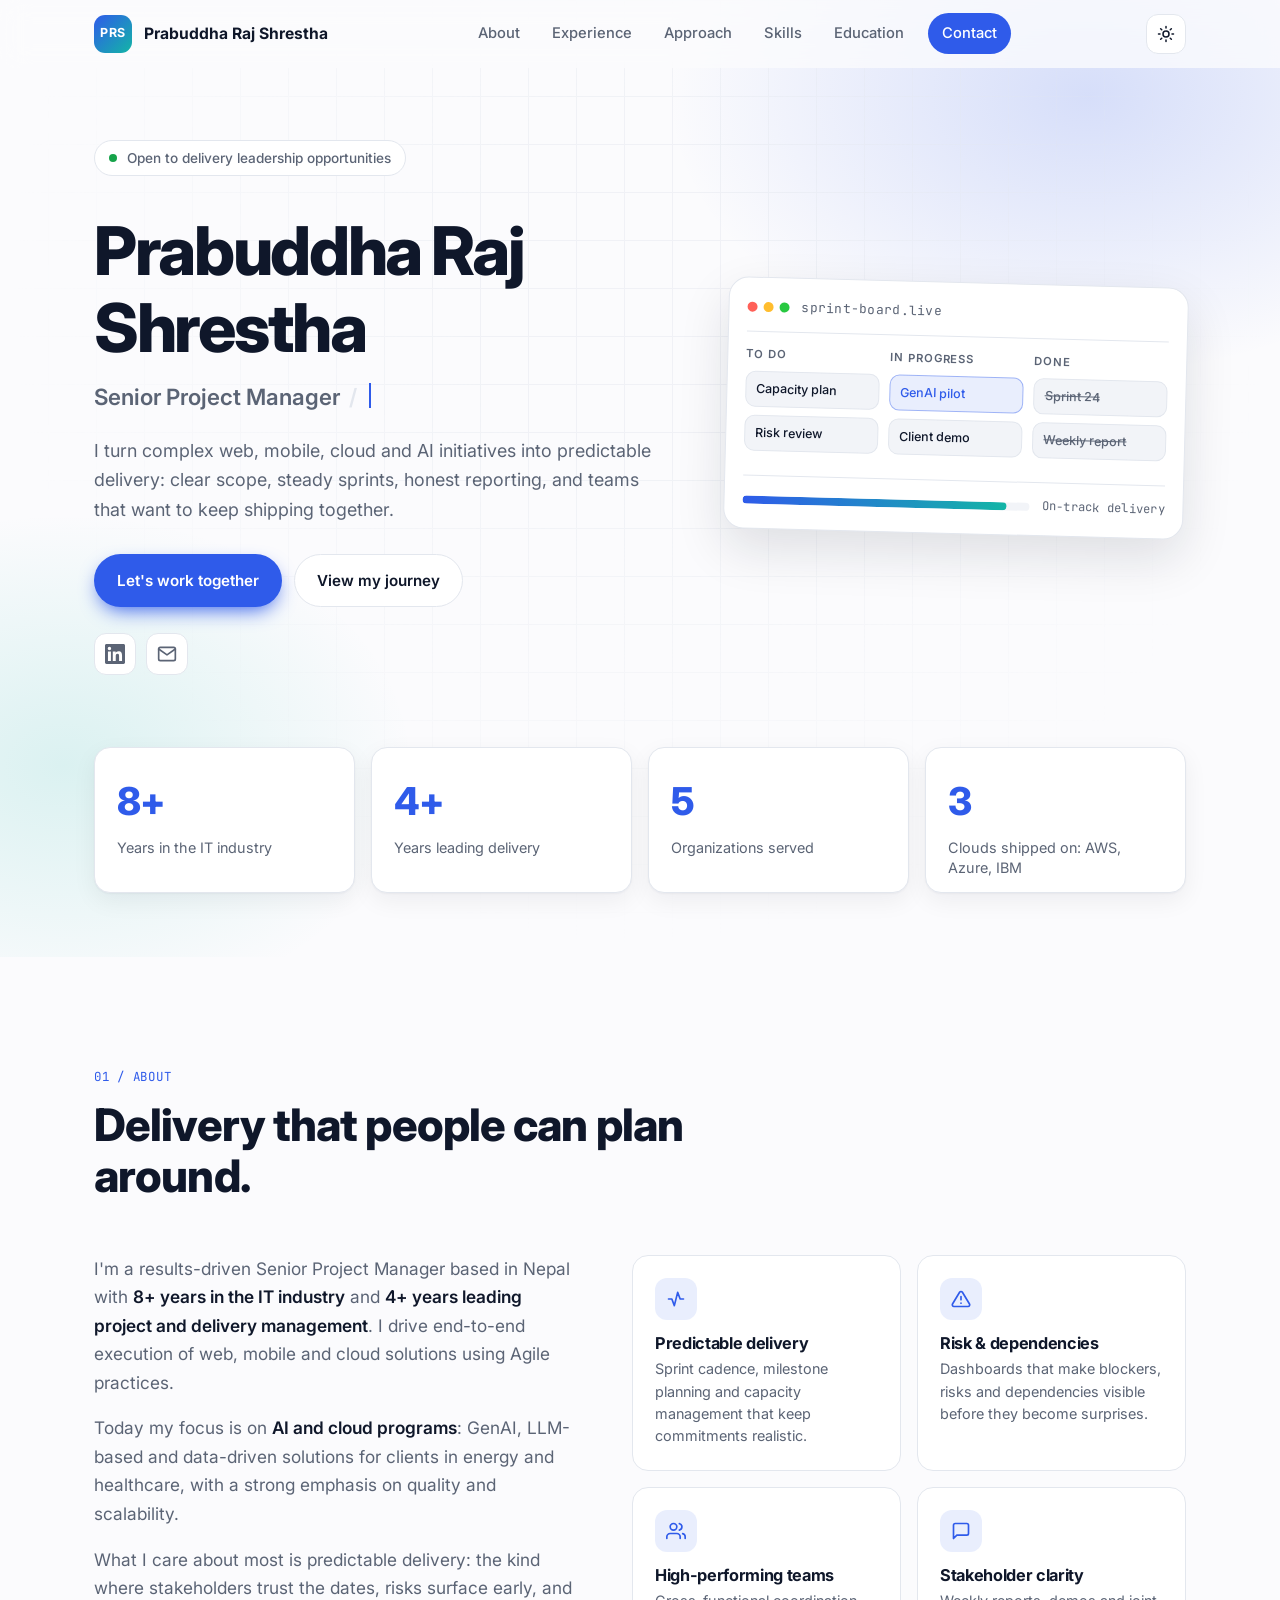
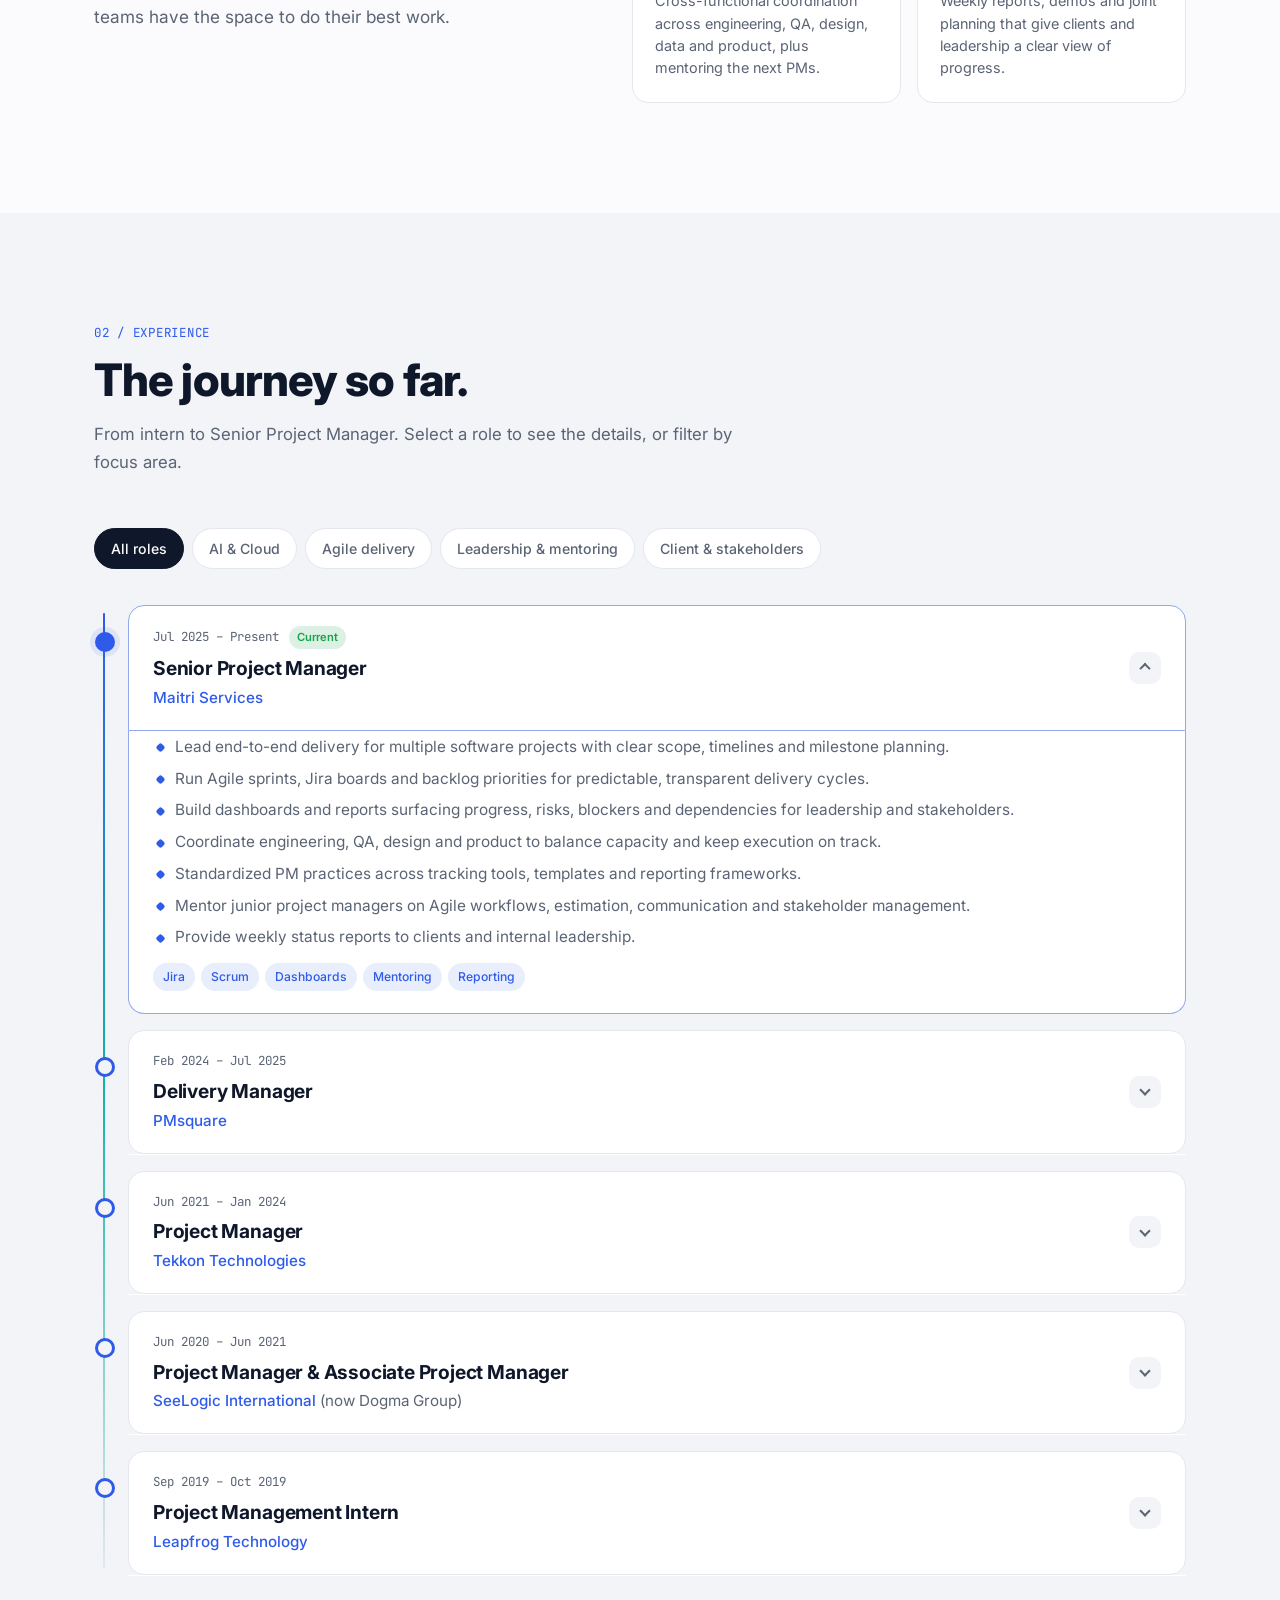
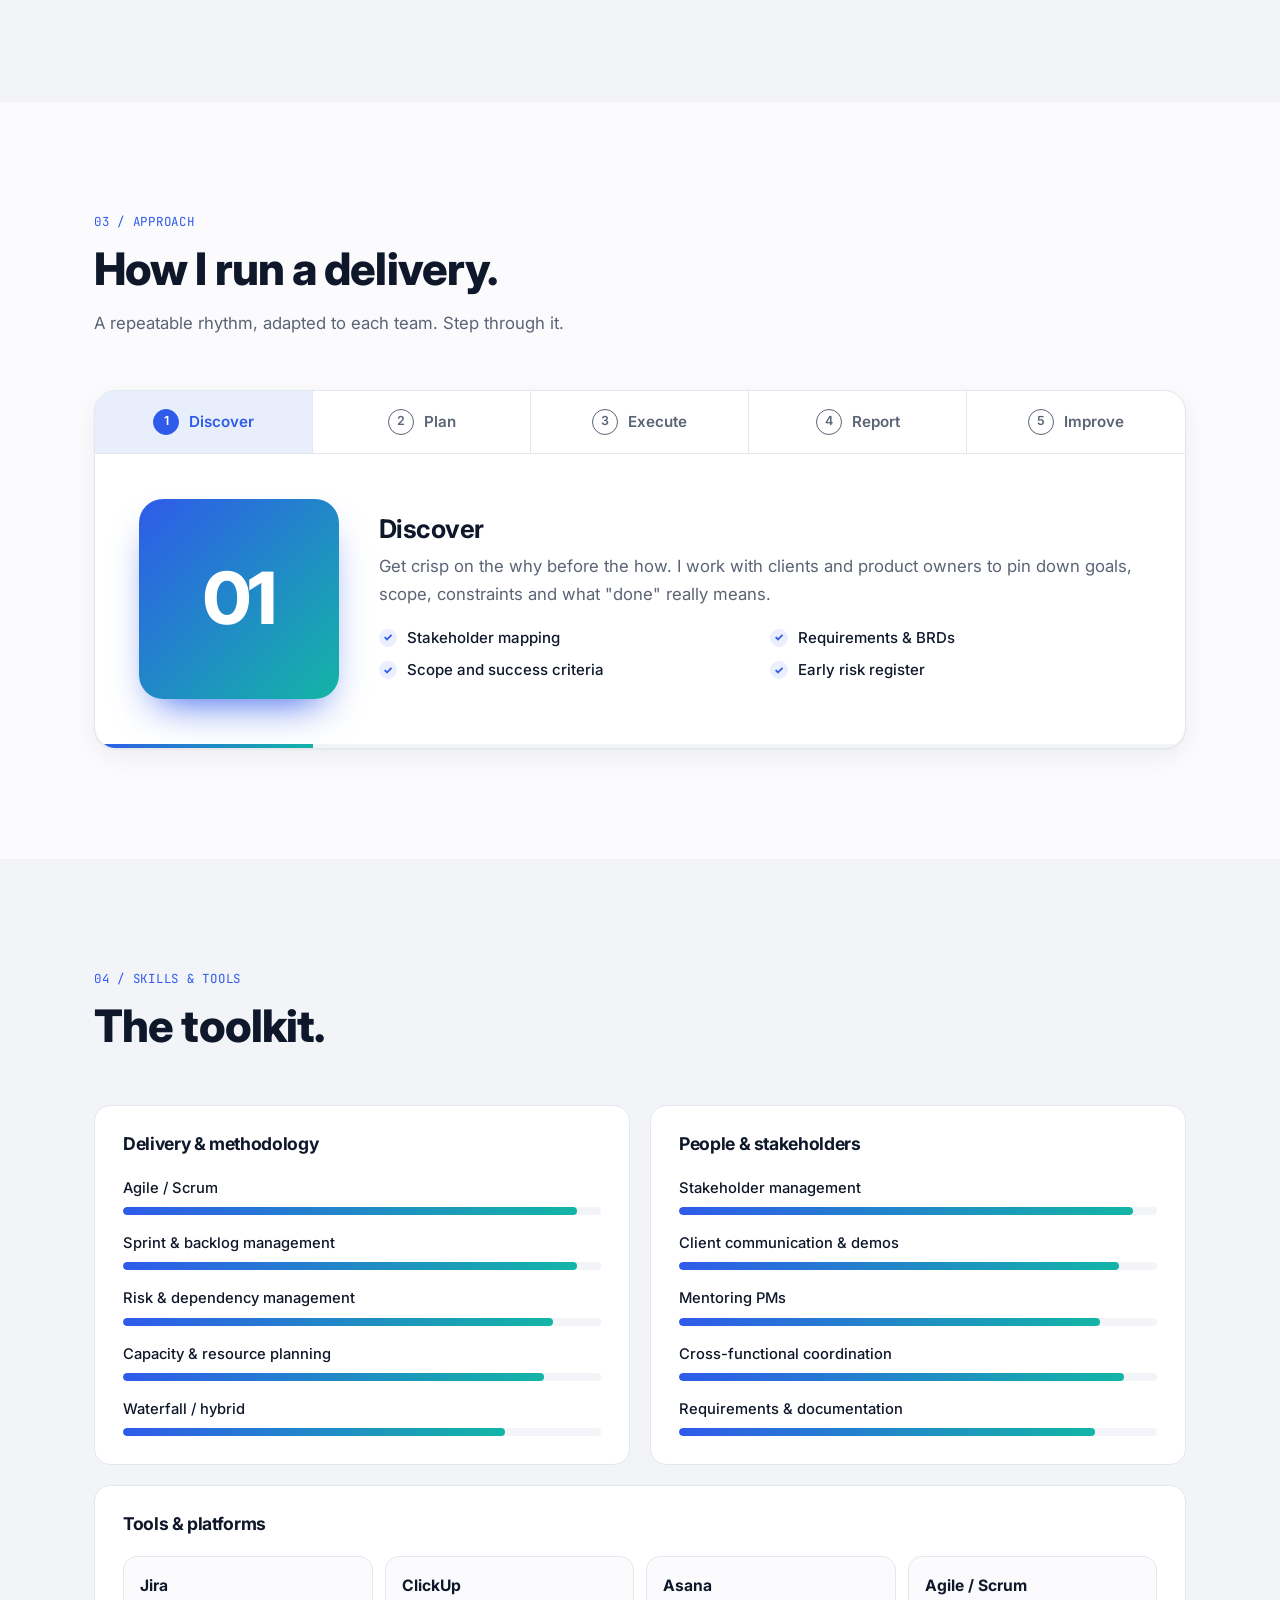
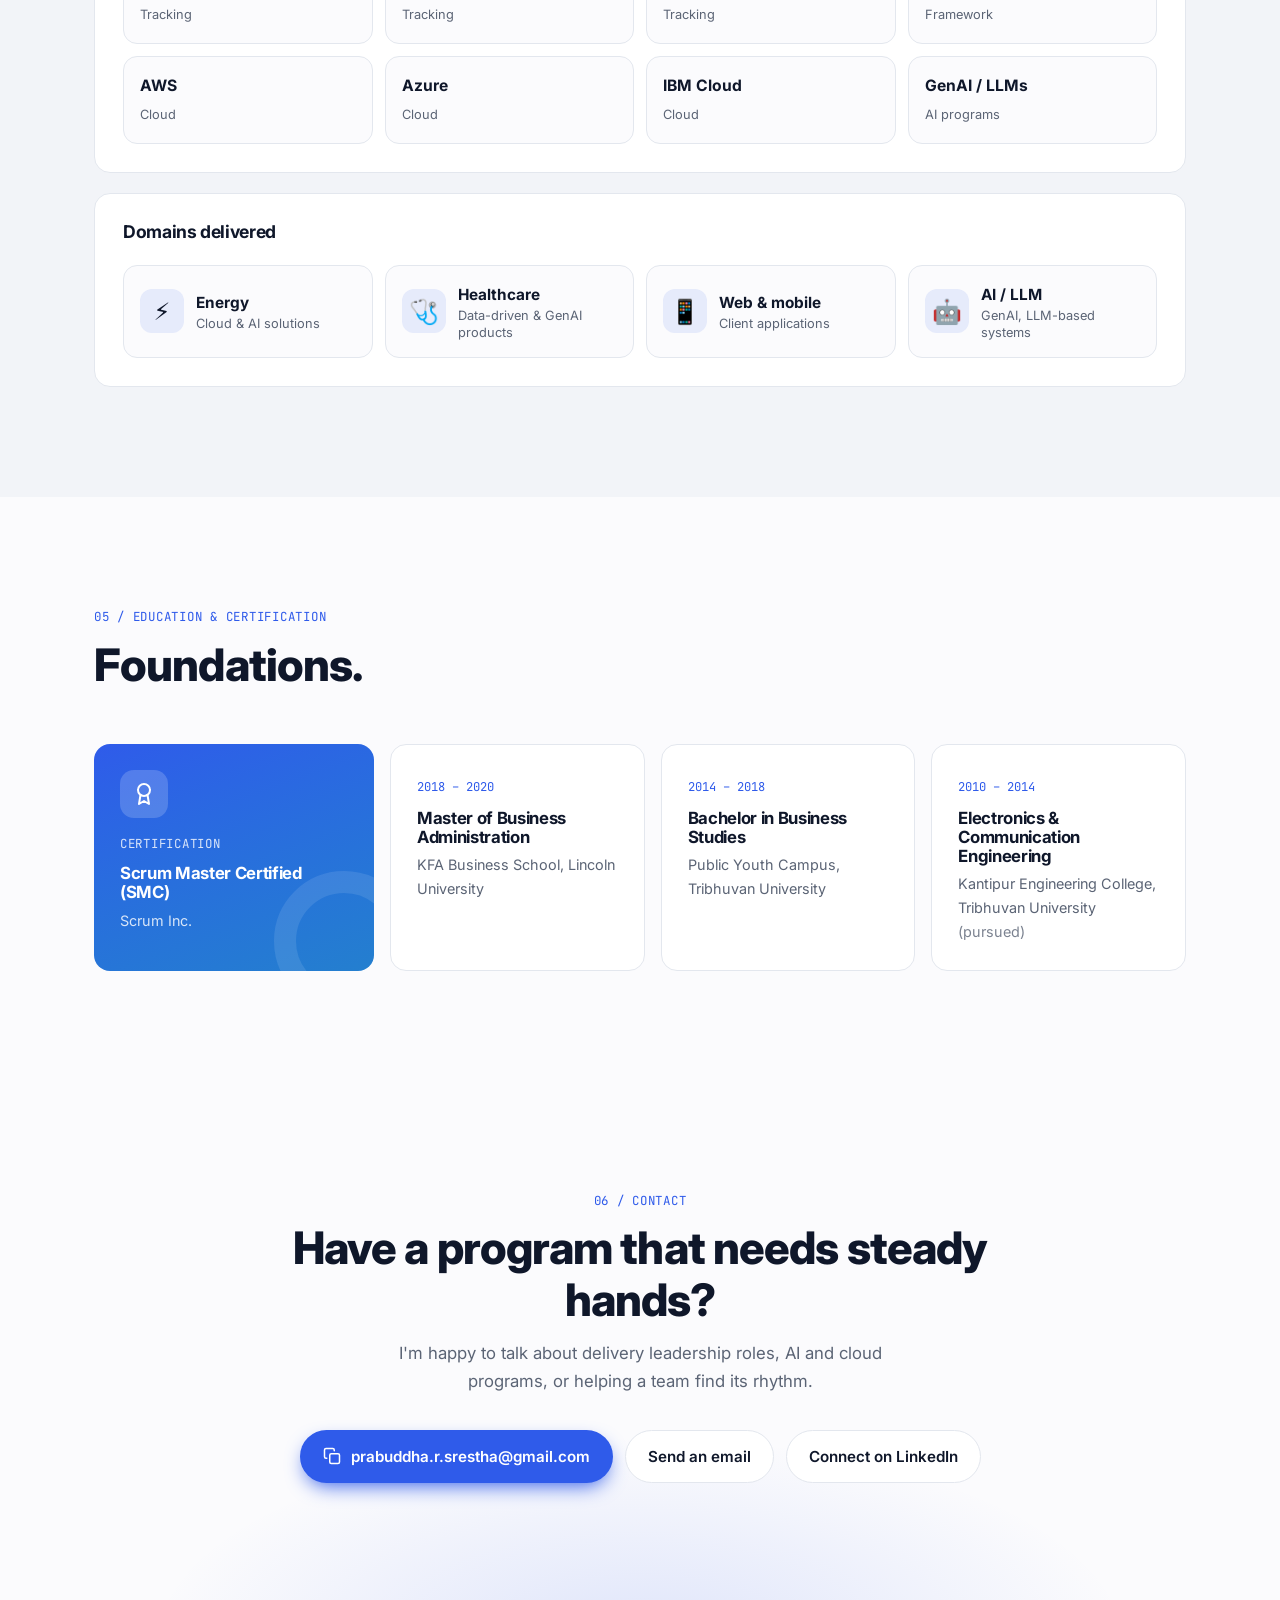
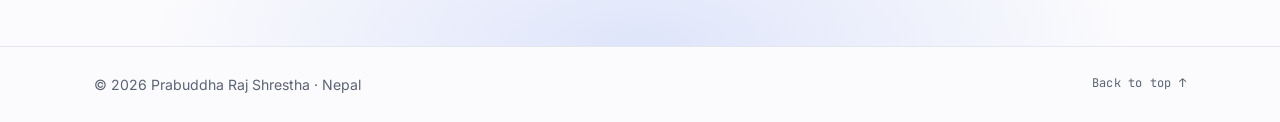
==== index.html @ 0e866789 "Initial portfolio site for prabuddharajshrestha.com.np Co-Authored-By: Claude Opus 5.5 <noreply@anth" ====
<!doctype html>
<html lang="en">
<head>
  <meta charset="utf-8" />
  <meta name="viewport" content="width=device-width, initial-scale=1" />
  <title>Prabuddha Raj Shrestha | Senior Project Manager</title>
  <meta name="description" content="Prabuddha Raj Shrestha: Senior Project Manager and Delivery Manager with 8+ years in IT, delivering web, mobile, cloud, AI and GenAI programs with Agile teams." />
  <meta name="author" content="Prabuddha Raj Shrestha" />
  <link rel="canonical" href="https://prabuddharajshrestha.com.np/" />

  <meta property="og:type" content="website" />
  <meta property="og:url" content="https://prabuddharajshrestha.com.np/" />
  <meta property="og:title" content="Prabuddha Raj Shrestha | Senior Project Manager" />
  <meta property="og:description" content="8+ years in IT. Delivering web, mobile, cloud, AI and GenAI programs with high-performing Agile teams." />
  <meta name="twitter:card" content="summary" />

  <link rel="icon" href="favicon.svg" type="image/svg+xml" />
  <link rel="preconnect" href="https://fonts.googleapis.com" />
  <link rel="preconnect" href="https://fonts.gstatic.com" crossorigin />
  <link href="https://fonts.googleapis.com/css2?family=Inter:wght@400;500;600;700;800&family=JetBrains+Mono:wght@500&display=swap" rel="stylesheet" />
  <link rel="stylesheet" href="styles.css" />

  <script>
    // Apply saved theme before paint to avoid a flash
    try {
      var t = localStorage.getItem('theme');
      if (t) document.documentElement.setAttribute('data-theme', t);
    } catch (e) {}
  </script>

  <script type="application/ld+json">
  {
    "@context": "https://schema.org",
    "@type": "Person",
    "name": "Prabuddha Raj Shrestha",
    "jobTitle": "Senior Project Manager",
    "url": "https://prabuddharajshrestha.com.np/",
    "email": "mailto:prabuddha.r.srestha@gmail.com",
    "sameAs": ["https://www.linkedin.com/in/prabuddha-shrestha-049037196/"],
    "worksFor": { "@type": "Organization", "name": "Maitri Services" },
    "address": { "@type": "PostalAddress", "addressCountry": "NP" }
  }
  </script>
</head>
<body>
  <a class="skip" href="#main">Skip to content</a>

  <header class="nav" id="top">
    <div class="container nav__inner">
      <a href="#hero" class="brand" aria-label="Home">
        <span class="brand__mark">PRS</span>
        <span class="brand__name">Prabuddha Raj Shrestha</span>
      </a>
      <nav class="nav__links" id="navLinks" aria-label="Primary">
        <a href="#about">About</a>
        <a href="#experience">Experience</a>
        <a href="#approach">Approach</a>
        <a href="#skills">Skills</a>
        <a href="#education">Education</a>
        <a href="#contact" class="nav__cta">Contact</a>
      </nav>
      <div class="nav__actions">
        <button class="icon-btn" id="themeToggle" aria-label="Toggle dark mode">
          <svg class="i-sun" viewBox="0 0 24 24" width="18" height="18" fill="none" stroke="currentColor" stroke-width="2" stroke-linecap="round"><circle cx="12" cy="12" r="4"/><path d="M12 2v2M12 20v2M4.9 4.9l1.4 1.4M17.7 17.7l1.4 1.4M2 12h2M20 12h2M4.9 19.1l1.4-1.4M17.7 6.3l1.4-1.4"/></svg>
          <svg class="i-moon" viewBox="0 0 24 24" width="18" height="18" fill="none" stroke="currentColor" stroke-width="2" stroke-linecap="round" stroke-linejoin="round"><path d="M21 12.8A9 9 0 1 1 11.2 3a7 7 0 0 0 9.8 9.8z"/></svg>
        </button>
        <button class="icon-btn menu-btn" id="menuBtn" aria-label="Open menu" aria-expanded="false" aria-controls="navLinks">
          <span></span><span></span><span></span>
        </button>
      </div>
    </div>
    <div class="progress" id="progress"></div>
  </header>

  <main id="main">
    <!-- HERO -->
    <section class="hero" id="hero">
      <div class="hero__bg" aria-hidden="true"></div>
      <div class="container hero__inner">
        <div class="hero__text">
          <p class="eyebrow"><span class="dot"></span> Open to delivery leadership opportunities</p>
          <h1>Prabuddha Raj Shrestha</h1>
          <p class="hero__role">Senior Project Manager <span class="sep">/</span> <span class="typed" id="typed">Delivery Manager</span><span class="caret" aria-hidden="true"></span></p>
          <p class="hero__lede">I turn complex web, mobile, cloud and AI initiatives into predictable delivery: clear scope, steady sprints, honest reporting, and teams that want to keep shipping together.</p>
          <div class="hero__cta">
            <a href="#contact" class="btn btn--primary">Let's work together</a>
            <a href="#experience" class="btn btn--ghost">View my journey</a>
          </div>
          <div class="hero__social">
            <a href="https://www.linkedin.com/in/prabuddha-shrestha-049037196/" target="_blank" rel="noopener" aria-label="LinkedIn">
              <svg viewBox="0 0 24 24" width="20" height="20" fill="currentColor"><path d="M20.45 20.45h-3.56v-5.57c0-1.33-.02-3.04-1.85-3.04-1.85 0-2.14 1.45-2.14 2.94v5.67H9.35V9h3.41v1.56h.05c.48-.9 1.64-1.85 3.37-1.85 3.6 0 4.27 2.37 4.27 5.46v6.28zM5.34 7.43a2.06 2.06 0 1 1 0-4.13 2.06 2.06 0 0 1 0 4.13zM7.12 20.45H3.56V9h3.56v11.45zM22.22 0H1.77C.79 0 0 .77 0 1.73v20.54C0 23.23.79 24 1.77 24h20.45c.98 0 1.78-.77 1.78-1.73V1.73C24 .77 23.2 0 22.22 0z"/></svg>
            </a>
            <a href="mailto:prabuddha.r.srestha@gmail.com" aria-label="Email">
              <svg viewBox="0 0 24 24" width="20" height="20" fill="none" stroke="currentColor" stroke-width="2" stroke-linecap="round" stroke-linejoin="round"><rect x="2" y="4" width="20" height="16" rx="2"/><path d="m22 6-10 7L2 6"/></svg>
            </a>
          </div>
        </div>

        <div class="hero__card" aria-label="Current status">
          <div class="board">
            <div class="board__head">
              <span class="board__dots"><i></i><i></i><i></i></span>
              <span class="mono">sprint-board.live</span>
            </div>
            <div class="board__cols">
              <div class="board__col">
                <h4>To do</h4>
                <div class="chip">Capacity plan</div>
                <div class="chip">Risk review</div>
              </div>
              <div class="board__col">
                <h4>In progress</h4>
                <div class="chip chip--accent">GenAI pilot</div>
                <div class="chip">Client demo</div>
              </div>
              <div class="board__col">
                <h4>Done</h4>
                <div class="chip chip--done">Sprint 24</div>
                <div class="chip chip--done">Weekly report</div>
              </div>
            </div>
            <div class="board__foot">
              <div class="meter"><span style="--v:92%"></span></div>
              <span class="mono small">On-track delivery</span>
            </div>
          </div>
        </div>
      </div>

      <div class="container stats">
        <div class="stat"><span class="stat__num" data-count="8">0</span><span class="stat__plus">+</span><p>Years in the IT industry</p></div>
        <div class="stat"><span class="stat__num" data-count="4">0</span><span class="stat__plus">+</span><p>Years leading delivery</p></div>
        <div class="stat"><span class="stat__num" data-count="5">0</span><p>Organizations served</p></div>
        <div class="stat"><span class="stat__num" data-count="3">0</span><p>Clouds shipped on: AWS, Azure, IBM</p></div>
      </div>
    </section>

    <!-- ABOUT -->
    <section class="section" id="about">
      <div class="container about">
        <div class="section__head reveal">
          <p class="kicker">01 / About</p>
          <h2>Delivery that people can plan around.</h2>
        </div>
        <div class="about__grid">
          <div class="about__text reveal">
            <p>I'm a results-driven Senior Project Manager based in Nepal with <strong>8+ years in the IT industry</strong> and <strong>4+ years leading project and delivery management</strong>. I drive end-to-end execution of web, mobile and cloud solutions using Agile practices.</p>
            <p>Today my focus is on <strong>AI and cloud programs</strong>: GenAI, LLM-based and data-driven solutions for clients in energy and healthcare, with a strong emphasis on quality and scalability.</p>
            <p>What I care about most is predictable delivery: the kind where stakeholders trust the dates, risks surface early, and teams have the space to do their best work.</p>
          </div>
          <ul class="pillars">
            <li class="pillar reveal">
              <div class="pillar__icon"><svg viewBox="0 0 24 24" fill="none" stroke="currentColor" stroke-width="2" stroke-linecap="round" stroke-linejoin="round"><path d="M3 12h4l3 8 4-16 3 8h4"/></svg></div>
              <h3>Predictable delivery</h3>
              <p>Sprint cadence, milestone planning and capacity management that keep commitments realistic.</p>
            </li>
            <li class="pillar reveal">
              <div class="pillar__icon"><svg viewBox="0 0 24 24" fill="none" stroke="currentColor" stroke-width="2" stroke-linecap="round" stroke-linejoin="round"><path d="M12 9v4M12 17h.01"/><path d="M10.3 3.9 1.8 18a2 2 0 0 0 1.7 3h17a2 2 0 0 0 1.7-3L13.7 3.9a2 2 0 0 0-3.4 0z"/></svg></div>
              <h3>Risk &amp; dependencies</h3>
              <p>Dashboards that make blockers, risks and dependencies visible before they become surprises.</p>
            </li>
            <li class="pillar reveal">
              <div class="pillar__icon"><svg viewBox="0 0 24 24" fill="none" stroke="currentColor" stroke-width="2" stroke-linecap="round" stroke-linejoin="round"><path d="M17 21v-2a4 4 0 0 0-4-4H5a4 4 0 0 0-4 4v2"/><circle cx="9" cy="7" r="4"/><path d="M23 21v-2a4 4 0 0 0-3-3.9M16 3.1a4 4 0 0 1 0 7.8"/></svg></div>
              <h3>High-performing teams</h3>
              <p>Cross-functional coordination across engineering, QA, design, data and product, plus mentoring the next PMs.</p>
            </li>
            <li class="pillar reveal">
              <div class="pillar__icon"><svg viewBox="0 0 24 24" fill="none" stroke="currentColor" stroke-width="2" stroke-linecap="round" stroke-linejoin="round"><path d="M21 15a2 2 0 0 1-2 2H7l-4 4V5a2 2 0 0 1 2-2h14a2 2 0 0 1 2 2z"/></svg></div>
              <h3>Stakeholder clarity</h3>
              <p>Weekly reports, demos and joint planning that give clients and leadership a clear view of progress.</p>
            </li>
          </ul>
        </div>
      </div>
    </section>

    <!-- EXPERIENCE -->
    <section class="section section--alt" id="experience">
      <div class="container">
        <div class="section__head reveal">
          <p class="kicker">02 / Experience</p>
          <h2>The journey so far.</h2>
          <p class="section__sub">From intern to Senior Project Manager. Select a role to see the details, or filter by focus area.</p>
        </div>

        <div class="filters reveal" role="group" aria-label="Filter experience">
          <button class="filter is-active" data-filter="all">All roles</button>
          <button class="filter" data-filter="ai">AI &amp; Cloud</button>
          <button class="filter" data-filter="agile">Agile delivery</button>
          <button class="filter" data-filter="lead">Leadership &amp; mentoring</button>
          <button class="filter" data-filter="client">Client &amp; stakeholders</button>
        </div>

        <ol class="timeline" id="timeline">
          <li class="job reveal" data-tags="agile lead client">
            <button class="job__head" aria-expanded="true">
              <span class="job__node"></span>
              <span class="job__meta">
                <span class="job__date">Jul 2025 – Present</span>
                <span class="badge badge--live">Current</span>
              </span>
              <span class="job__title">Senior Project Manager</span>
              <span class="job__org">Maitri Services</span>
              <span class="job__chev" aria-hidden="true"></span>
            </button>
            <div class="job__body">
              <ul>
                <li>Lead end-to-end delivery for multiple software projects with clear scope, timelines and milestone planning.</li>
                <li>Run Agile sprints, Jira boards and backlog priorities for predictable, transparent delivery cycles.</li>
                <li>Build dashboards and reports surfacing progress, risks, blockers and dependencies for leadership and stakeholders.</li>
                <li>Coordinate engineering, QA, design and product to balance capacity and keep execution on track.</li>
                <li>Standardized PM practices across tracking tools, templates and reporting frameworks.</li>
                <li>Mentor junior project managers on Agile workflows, estimation, communication and stakeholder management.</li>
                <li>Provide weekly status reports to clients and internal leadership.</li>
              </ul>
              <div class="tags"><span>Jira</span><span>Scrum</span><span>Dashboards</span><span>Mentoring</span><span>Reporting</span></div>
            </div>
          </li>

          <li class="job reveal" data-tags="ai agile lead client">
            <button class="job__head" aria-expanded="false">
              <span class="job__node"></span>
              <span class="job__meta"><span class="job__date">Feb 2024 – Jul 2025</span></span>
              <span class="job__title">Delivery Manager</span>
              <span class="job__org">PMsquare</span>
              <span class="job__chev" aria-hidden="true"></span>
            </button>
            <div class="job__body">
              <ul>
                <li>Led cross-functional teams delivering cloud, AI, GenAI and LLM-based solutions for energy and healthcare clients.</li>
                <li>Fostered a collaborative, high-performance culture across design, data and development teams.</li>
                <li>Drove on-time, on-budget execution through sprint planning and proactive risk management.</li>
                <li>Kept clients aligned with consistent updates, demos and joint planning sessions.</li>
                <li>Managed capacity and resource planning; mentored juniors and supported internship programs.</li>
                <li>Tracked sprints in ClickUp and partnered with DevOps on deployments across IBM Cloud, AWS and Azure.</li>
              </ul>
              <div class="tags"><span>GenAI</span><span>LLMs</span><span>AWS</span><span>Azure</span><span>IBM Cloud</span><span>ClickUp</span><span>Energy</span><span>Healthcare</span></div>
            </div>
          </li>

          <li class="job reveal" data-tags="agile lead client">
            <button class="job__head" aria-expanded="false">
              <span class="job__node"></span>
              <span class="job__meta"><span class="job__date">Jun 2021 – Jan 2024</span></span>
              <span class="job__title">Project Manager</span>
              <span class="job__org">Tekkon Technologies</span>
              <span class="job__chev" aria-hidden="true"></span>
            </button>
            <div class="job__body">
              <ul>
                <li>Led IT projects using Agile/Scrum and Waterfall with Jira and Asana.</li>
                <li>Automated workflows and optimized project processes to improve team efficiency.</li>
                <li>Managed stakeholder communication and client requirements for web and mobile applications.</li>
                <li>Documented business requirements and mentored Associate Project Managers.</li>
                <li>Introduced continuous-improvement practices that refined how the teams ran Agile.</li>
              </ul>
              <div class="tags"><span>Scrum</span><span>Waterfall</span><span>Jira</span><span>Asana</span><span>Web &amp; Mobile</span></div>
            </div>
          </li>

          <li class="job reveal" data-tags="client agile">
            <button class="job__head" aria-expanded="false">
              <span class="job__node"></span>
              <span class="job__meta"><span class="job__date">Jun 2020 – Jun 2021</span></span>
              <span class="job__title">Project Manager &amp; Associate Project Manager</span>
              <span class="job__org">SeeLogic International <em>(now Dogma Group)</em></span>
              <span class="job__chev" aria-hidden="true"></span>
            </button>
            <div class="job__body">
              <ul>
                <li>Directed multiple client projects, ensuring adherence to procedures, policies and documentation standards.</li>
                <li>Collaborated with UK-based project managers to guide teams through the full project lifecycle.</li>
                <li>Managed scope changes, identified risks and put contingency plans in place.</li>
                <li>Communicated project status and key actions to stakeholders against a standardized plan.</li>
                <li>Delivered progress reports, requirements documentation and presentations to business-process standards.</li>
              </ul>
              <div class="tags"><span>UK clients</span><span>Scope management</span><span>Risk planning</span><span>Documentation</span></div>
            </div>
          </li>

          <li class="job reveal" data-tags="agile">
            <button class="job__head" aria-expanded="false">
              <span class="job__node"></span>
              <span class="job__meta"><span class="job__date">Sep 2019 – Oct 2019</span></span>
              <span class="job__title">Project Management Intern</span>
              <span class="job__org">Leapfrog Technology</span>
              <span class="job__chev" aria-hidden="true"></span>
            </button>
            <div class="job__body">
              <ul>
                <li>Hands-on experience running projects with Agile and Scrum.</li>
                <li>Learned product design, requirement gathering, QA and product maintenance.</li>
                <li>Built fluency with planning, scheduling and tracking tools.</li>
              </ul>
              <div class="tags"><span>Agile</span><span>Requirements</span><span>QA</span></div>
            </div>
          </li>
        </ol>
        <p class="empty" id="emptyMsg" hidden>No roles match this filter.</p>
      </div>
    </section>

    <!-- APPROACH -->
    <section class="section" id="approach">
      <div class="container">
        <div class="section__head reveal">
          <p class="kicker">03 / Approach</p>
          <h2>How I run a delivery.</h2>
          <p class="section__sub">A repeatable rhythm, adapted to each team. Step through it.</p>
        </div>

        <div class="stepper reveal">
          <div class="stepper__tabs" role="tablist" aria-label="Delivery phases">
            <button role="tab" class="step is-active" aria-selected="true" data-step="0"><span class="step__n">1</span>Discover</button>
            <button role="tab" class="step" aria-selected="false" data-step="1"><span class="step__n">2</span>Plan</button>
            <button role="tab" class="step" aria-selected="false" data-step="2"><span class="step__n">3</span>Execute</button>
            <button role="tab" class="step" aria-selected="false" data-step="3"><span class="step__n">4</span>Report</button>
            <button role="tab" class="step" aria-selected="false" data-step="4"><span class="step__n">5</span>Improve</button>
          </div>
          <div class="stepper__panel" role="tabpanel" aria-live="polite">
            <div class="panel__visual" aria-hidden="true"><span id="panelNum">01</span></div>
            <div class="panel__content">
              <h3 id="panelTitle">Discover</h3>
              <p id="panelText"></p>
              <ul id="panelList" class="checks"></ul>
            </div>
          </div>
          <div class="stepper__bar"><span id="stepBar"></span></div>
        </div>
      </div>
    </section>

    <!-- SKILLS -->
    <section class="section section--alt" id="skills">
      <div class="container">
        <div class="section__head reveal">
          <p class="kicker">04 / Skills &amp; tools</p>
          <h2>The toolkit.</h2>
        </div>

        <div class="skills">
          <div class="skill-card reveal">
            <h3>Delivery &amp; methodology</h3>
            <div class="bars">
              <div class="bar"><span>Agile / Scrum</span><div class="bar__track"><i style="--w:95%"></i></div></div>
              <div class="bar"><span>Sprint &amp; backlog management</span><div class="bar__track"><i style="--w:95%"></i></div></div>
              <div class="bar"><span>Risk &amp; dependency management</span><div class="bar__track"><i style="--w:90%"></i></div></div>
              <div class="bar"><span>Capacity &amp; resource planning</span><div class="bar__track"><i style="--w:88%"></i></div></div>
              <div class="bar"><span>Waterfall / hybrid</span><div class="bar__track"><i style="--w:80%"></i></div></div>
            </div>
          </div>

          <div class="skill-card reveal">
            <h3>People &amp; stakeholders</h3>
            <div class="bars">
              <div class="bar"><span>Stakeholder management</span><div class="bar__track"><i style="--w:95%"></i></div></div>
              <div class="bar"><span>Client communication &amp; demos</span><div class="bar__track"><i style="--w:92%"></i></div></div>
              <div class="bar"><span>Mentoring PMs</span><div class="bar__track"><i style="--w:88%"></i></div></div>
              <div class="bar"><span>Cross-functional coordination</span><div class="bar__track"><i style="--w:93%"></i></div></div>
              <div class="bar"><span>Requirements &amp; documentation</span><div class="bar__track"><i style="--w:87%"></i></div></div>
            </div>
          </div>

          <div class="skill-card skill-card--wide reveal">
            <h3>Tools &amp; platforms</h3>
            <div class="toolgrid">
              <div class="tool"><b>Jira</b><small>Tracking</small></div>
              <div class="tool"><b>ClickUp</b><small>Tracking</small></div>
              <div class="tool"><b>Asana</b><small>Tracking</small></div>
              <div class="tool"><b>Agile / Scrum</b><small>Framework</small></div>
              <div class="tool"><b>AWS</b><small>Cloud</small></div>
              <div class="tool"><b>Azure</b><small>Cloud</small></div>
              <div class="tool"><b>IBM Cloud</b><small>Cloud</small></div>
              <div class="tool"><b>GenAI / LLMs</b><small>AI programs</small></div>
            </div>
          </div>

          <div class="skill-card skill-card--wide reveal">
            <h3>Domains delivered</h3>
            <div class="domains">
              <div class="domain"><span class="domain__emoji" aria-hidden="true">⚡</span><div><b>Energy</b><small>Cloud &amp; AI solutions</small></div></div>
              <div class="domain"><span class="domain__emoji" aria-hidden="true">🩺</span><div><b>Healthcare</b><small>Data-driven &amp; GenAI products</small></div></div>
              <div class="domain"><span class="domain__emoji" aria-hidden="true">📱</span><div><b>Web &amp; mobile</b><small>Client applications</small></div></div>
              <div class="domain"><span class="domain__emoji" aria-hidden="true">🤖</span><div><b>AI / LLM</b><small>GenAI, LLM-based systems</small></div></div>
            </div>
          </div>
        </div>
      </div>
    </section>

    <!-- EDUCATION -->
    <section class="section" id="education">
      <div class="container">
        <div class="section__head reveal">
          <p class="kicker">05 / Education &amp; certification</p>
          <h2>Foundations.</h2>
        </div>
        <div class="edu">
          <article class="cert reveal">
            <div class="cert__seal" aria-hidden="true">
              <svg viewBox="0 0 24 24" fill="none" stroke="currentColor" stroke-width="2" stroke-linecap="round" stroke-linejoin="round"><circle cx="12" cy="8" r="6"/><path d="M15.5 12.9 17 22l-5-3-5 3 1.5-9.1"/></svg>
            </div>
            <p class="kicker">Certification</p>
            <h3>Scrum Master Certified (SMC)</h3>
            <p class="muted">Scrum Inc.</p>
          </article>
          <article class="edu__item reveal">
            <span class="edu__year">2018 – 2020</span>
            <h3>Master of Business Administration</h3>
            <p class="muted">KFA Business School, Lincoln University</p>
          </article>
          <article class="edu__item reveal">
            <span class="edu__year">2014 – 2018</span>
            <h3>Bachelor in Business Studies</h3>
            <p class="muted">Public Youth Campus, Tribhuvan University</p>
          </article>
          <article class="edu__item reveal">
            <span class="edu__year">2010 – 2014</span>
            <h3>Electronics &amp; Communication Engineering</h3>
            <p class="muted">Kantipur Engineering College, Tribhuvan University <em>(pursued)</em></p>
          </article>
        </div>
      </div>
    </section>

    <!-- CONTACT -->
    <section class="section contact" id="contact">
      <div class="container contact__inner reveal">
        <p class="kicker">06 / Contact</p>
        <h2>Have a program that needs steady hands?</h2>
        <p class="section__sub">I'm happy to talk about delivery leadership roles, AI and cloud programs, or helping a team find its rhythm.</p>
        <div class="contact__actions">
          <button class="btn btn--primary" id="copyEmail" data-email="prabuddha.r.srestha@gmail.com">
            <svg viewBox="0 0 24 24" width="18" height="18" fill="none" stroke="currentColor" stroke-width="2" stroke-linecap="round" stroke-linejoin="round"><rect x="9" y="9" width="13" height="13" rx="2"/><path d="M5 15H4a2 2 0 0 1-2-2V4a2 2 0 0 1 2-2h9a2 2 0 0 1 2 2v1"/></svg>
            <span>prabuddha.r.srestha@gmail.com</span>
          </button>
          <a class="btn btn--ghost" href="mailto:prabuddha.r.srestha@gmail.com">Send an email</a>
          <a class="btn btn--ghost" href="https://www.linkedin.com/in/prabuddha-shrestha-049037196/" target="_blank" rel="noopener">Connect on LinkedIn</a>
        </div>
        <p class="toast" id="toast" role="status" aria-live="polite"></p>
      </div>
    </section>
  </main>

  <footer class="footer">
    <div class="container footer__inner">
      <p>© <span id="year"></span> Prabuddha Raj Shrestha · Nepal</p>
      <a href="#hero" class="mono small">Back to top ↑</a>
    </div>
  </footer>

  <script src="script.js"></script>
</body>
</html>
---- styles.css ----
/* ---------- Tokens ---------- */
:root {
  --bg: #fbfbfd;
  --bg-alt: #f2f4f8;
  --surface: #ffffff;
  --text: #0f172a;
  --muted: #5b6475;
  --line: #e3e7ee;
  --accent: #2f5bea;
  --accent-2: #13b5a6;
  --accent-soft: rgba(47, 91, 234, 0.1);
  --ok: #16a34a;
  --shadow: 0 1px 2px rgba(15, 23, 42, 0.04), 0 8px 24px rgba(15, 23, 42, 0.06);
  --shadow-lg: 0 20px 50px rgba(15, 23, 42, 0.12);
  --radius: 16px;
  --nav-h: 68px;
  --font: "Inter", system-ui, -apple-system, "Segoe UI", Roboto, sans-serif;
  --mono: "JetBrains Mono", ui-monospace, SFMono-Regular, Menlo, monospace;
  color-scheme: light;
}

@media (prefers-color-scheme: dark) {
  :root:not([data-theme="light"]) {
    --bg: #0b0f17;
    --bg-alt: #0f1520;
    --surface: #141b27;
    --text: #e8ecf3;
    --muted: #97a1b3;
    --line: #232c3b;
    --accent: #6d8cff;
    --accent-2: #2dd4bf;
    --accent-soft: rgba(109, 140, 255, 0.14);
    --ok: #4ade80;
    --shadow: 0 1px 2px rgba(0, 0, 0, 0.3), 0 8px 24px rgba(0, 0, 0, 0.25);
    --shadow-lg: 0 20px 50px rgba(0, 0, 0, 0.45);
    color-scheme: dark;
  }
}
:root[data-theme="dark"] {
  --bg: #0b0f17;
  --bg-alt: #0f1520;
  --surface: #141b27;
  --text: #e8ecf3;
  --muted: #97a1b3;
  --line: #232c3b;
  --accent: #6d8cff;
  --accent-2: #2dd4bf;
  --accent-soft: rgba(109, 140, 255, 0.14);
  --ok: #4ade80;
  --shadow: 0 1px 2px rgba(0, 0, 0, 0.3), 0 8px 24px rgba(0, 0, 0, 0.25);
  --shadow-lg: 0 20px 50px rgba(0, 0, 0, 0.45);
  color-scheme: dark;
}

/* ---------- Base ---------- */
*, *::before, *::after { box-sizing: border-box; }
html { scroll-behavior: smooth; scroll-padding-top: calc(var(--nav-h) + 12px); -webkit-text-size-adjust: 100%; }
body {
  margin: 0;
  font-family: var(--font);
  font-size: 17px;
  line-height: 1.65;
  color: var(--text);
  background: var(--bg);
  -webkit-font-smoothing: antialiased;
  overflow-x: hidden;
  transition: background-color .3s, color .3s;
}
img, svg { display: block; }
a { color: inherit; text-decoration: none; }
button { font: inherit; color: inherit; cursor: pointer; background: none; border: 0; }
h1, h2, h3, h4 { line-height: 1.15; margin: 0; letter-spacing: -0.02em; }
p { margin: 0 0 1em; }
ul, ol { margin: 0; padding: 0; list-style: none; }
::selection { background: var(--accent); color: #fff; }
:focus-visible { outline: 2px solid var(--accent); outline-offset: 3px; border-radius: 6px; }

.container { width: 100%; max-width: 1140px; margin: 0 auto; padding: 0 24px; }
.mono { font-family: var(--mono); font-size: 0.8rem; letter-spacing: 0.02em; }
.small { font-size: 0.75rem; }
.muted { color: var(--muted); }
.skip { position: absolute; left: -999px; top: 8px; background: var(--accent); color: #fff; padding: 8px 14px; border-radius: 8px; z-index: 100; }
.skip:focus { left: 8px; }

/* ---------- Buttons ---------- */
.btn {
  display: inline-flex; align-items: center; gap: 10px;
  padding: 13px 22px; border-radius: 999px; font-weight: 600; font-size: 0.95rem;
  transition: transform .2s, box-shadow .2s, background-color .2s, border-color .2s;
  border: 1px solid transparent; white-space: nowrap;
}
.btn--primary { background: var(--accent); color: #fff; box-shadow: 0 8px 20px -6px var(--accent); }
.btn--primary:hover { transform: translateY(-2px); box-shadow: 0 12px 28px -8px var(--accent); }
.btn--ghost { border-color: var(--line); background: var(--surface); }
.btn--ghost:hover { border-color: var(--accent); color: var(--accent); transform: translateY(-2px); }

.icon-btn {
  width: 40px; height: 40px; border-radius: 12px; display: grid; place-items: center;
  border: 1px solid var(--line); background: var(--surface); transition: border-color .2s, color .2s;
}
.icon-btn:hover { border-color: var(--accent); color: var(--accent); }
.i-moon { display: none; }
:root[data-theme="dark"] .i-sun { display: none; }
:root[data-theme="dark"] .i-moon { display: block; }
@media (prefers-color-scheme: dark) {
  :root:not([data-theme="light"]) .i-sun { display: none; }
  :root:not([data-theme="light"]) .i-moon { display: block; }
}

/* ---------- Nav ---------- */
.nav {
  position: fixed; inset: 0 0 auto 0; z-index: 50; height: var(--nav-h);
  background: color-mix(in srgb, var(--bg) 78%, transparent);
  backdrop-filter: saturate(160%) blur(14px); -webkit-backdrop-filter: saturate(160%) blur(14px);
  border-bottom: 1px solid transparent; transition: border-color .3s;
}
.nav.is-scrolled { border-bottom-color: var(--line); }
.nav__inner { height: 100%; display: flex; align-items: center; justify-content: space-between; gap: 16px; }
.brand { display: flex; align-items: center; gap: 12px; font-weight: 700; min-width: 0; }
.brand__mark {
  display: grid; place-items: center; width: 38px; height: 38px; border-radius: 11px; flex-shrink: 0;
  background: linear-gradient(135deg, var(--accent), var(--accent-2)); color: #fff; font-size: 0.78rem; letter-spacing: 0.04em;
}
.brand__name { white-space: nowrap; overflow: hidden; text-overflow: ellipsis; font-size: 0.98rem; }
.nav__links { display: flex; align-items: center; gap: 4px; }
.nav__links a {
  padding: 8px 14px; border-radius: 999px; font-size: 0.92rem; font-weight: 500; color: var(--muted);
  transition: color .2s, background-color .2s;
}
.nav__links a:hover, .nav__links a.is-active { color: var(--text); background: var(--accent-soft); }
.nav__links a.nav__cta { color: #fff; background: var(--accent); margin-left: 6px; }
.nav__actions { display: flex; gap: 8px; align-items: center; }
.menu-btn { display: none; flex-direction: column; gap: 4px; }
.menu-btn span { display: block; width: 18px; height: 2px; background: currentColor; border-radius: 2px; transition: transform .25s, opacity .25s; }
.menu-btn[aria-expanded="true"] span:nth-child(1) { transform: translateY(6px) rotate(45deg); }
.menu-btn[aria-expanded="true"] span:nth-child(2) { opacity: 0; }
.menu-btn[aria-expanded="true"] span:nth-child(3) { transform: translateY(-6px) rotate(-45deg); }
.progress { position: absolute; left: 0; bottom: -1px; height: 2px; width: 0; background: linear-gradient(90deg, var(--accent), var(--accent-2)); }

/* ---------- Hero ---------- */
.hero { position: relative; padding: calc(var(--nav-h) + 72px) 0 64px; overflow: hidden; }
.hero__bg {
  position: absolute; inset: 0; z-index: -1; pointer-events: none;
  background:
    radial-gradient(600px 400px at 85% 10%, color-mix(in srgb, var(--accent) 18%, transparent), transparent 70%),
    radial-gradient(500px 360px at 5% 80%, color-mix(in srgb, var(--accent-2) 14%, transparent), transparent 70%);
}
.hero__bg::after {
  content: ""; position: absolute; inset: 0;
  background-image: linear-gradient(var(--line) 1px, transparent 1px), linear-gradient(90deg, var(--line) 1px, transparent 1px);
  background-size: 48px 48px; opacity: .45;
  mask-image: radial-gradient(ellipse at 50% 30%, #000 20%, transparent 70%);
  -webkit-mask-image: radial-gradient(ellipse at 50% 30%, #000 20%, transparent 70%);
}
.hero__inner { display: grid; grid-template-columns: 1.25fr 1fr; gap: 56px; align-items: center; }
.eyebrow {
  display: inline-flex; align-items: center; gap: 10px; font-size: 0.85rem; font-weight: 500;
  padding: 6px 14px; border-radius: 999px; border: 1px solid var(--line); background: var(--surface); color: var(--muted);
}
.dot { width: 8px; height: 8px; border-radius: 50%; background: var(--ok); box-shadow: 0 0 0 0 var(--ok); animation: pulse 2s infinite; }
@keyframes pulse { 0% { box-shadow: 0 0 0 0 color-mix(in srgb, var(--ok) 60%, transparent); } 70% { box-shadow: 0 0 0 8px transparent; } 100% { box-shadow: 0 0 0 0 transparent; } }
.hero h1 { font-size: clamp(2.4rem, 6vw, 4.2rem); font-weight: 800; margin: 22px 0 12px; letter-spacing: -0.035em; }
.hero__role { font-size: clamp(1.1rem, 2.4vw, 1.4rem); font-weight: 600; color: var(--muted); margin-bottom: 20px; }
.hero__role .sep { color: var(--line); margin: 0 4px; }
.typed { color: var(--accent); }
.caret { display: inline-block; width: 2px; height: 1.1em; background: var(--accent); margin-left: 3px; vertical-align: -3px; animation: blink 1s steps(1) infinite; }
@keyframes blink { 50% { opacity: 0; } }
.hero__lede { font-size: 1.12rem; color: var(--muted); max-width: 560px; }
.hero__cta { display: flex; flex-wrap: wrap; gap: 12px; margin: 30px 0 26px; }
.hero__social { display: flex; gap: 10px; }
.hero__social a {
  width: 42px; height: 42px; display: grid; place-items: center; border-radius: 12px;
  border: 1px solid var(--line); background: var(--surface); color: var(--muted); transition: color .2s, border-color .2s, transform .2s;
}
.hero__social a:hover { color: var(--accent); border-color: var(--accent); transform: translateY(-2px); }

/* Sprint board card */
.board {
  background: var(--surface); border: 1px solid var(--line); border-radius: 20px; box-shadow: var(--shadow-lg);
  padding: 18px; transform: rotate(1.5deg); transition: transform .5s cubic-bezier(.2,.8,.2,1);
}
.board:hover { transform: rotate(0) translateY(-4px); }
.board__head { display: flex; align-items: center; gap: 12px; color: var(--muted); padding-bottom: 14px; border-bottom: 1px solid var(--line); }
.board__dots { display: flex; gap: 6px; }
.board__dots i { width: 10px; height: 10px; border-radius: 50%; background: var(--line); }
.board__dots i:nth-child(1) { background: #ff6058; } .board__dots i:nth-child(2) { background: #ffbd2e; } .board__dots i:nth-child(3) { background: #28c840; }
.board__cols { display: grid; grid-template-columns: repeat(3, 1fr); gap: 10px; padding: 16px 0; }
.board__col h4 { font-size: 0.7rem; text-transform: uppercase; letter-spacing: 0.08em; color: var(--muted); margin-bottom: 10px; font-weight: 600; }
.chip {
  font-size: 0.78rem; font-weight: 500; padding: 9px 10px; border-radius: 10px; margin-bottom: 8px;
  background: var(--bg-alt); border: 1px solid var(--line); line-height: 1.3;
  animation: float 6s ease-in-out infinite;
}
.board__col:nth-child(2) .chip { animation-delay: -2s; }
.board__col:nth-child(3) .chip { animation-delay: -4s; }
.chip--accent { background: var(--accent-soft); border-color: color-mix(in srgb, var(--accent) 40%, transparent); color: var(--accent); }
.chip--done { text-decoration: line-through; color: var(--muted); }
@keyframes float { 0%, 100% { transform: translateY(0); } 50% { transform: translateY(-3px); } }
.board__foot { display: flex; align-items: center; gap: 12px; color: var(--muted); padding-top: 14px; border-top: 1px solid var(--line); }
.meter { flex: 1; height: 8px; background: var(--bg-alt); border-radius: 99px; overflow: hidden; }
.meter span { display: block; height: 100%; width: var(--v); background: linear-gradient(90deg, var(--accent), var(--accent-2)); border-radius: 99px; animation: grow 1.6s cubic-bezier(.2,.8,.2,1); }
@keyframes grow { from { width: 0; } }

/* Stats */
.stats { display: grid; grid-template-columns: repeat(4, 1fr); gap: 16px; margin-top: 72px; }
.stat {
  background: var(--surface); border: 1px solid var(--line); border-radius: var(--radius); padding: 22px 22px 14px;
  box-shadow: var(--shadow);
}
.stat__num, .stat__plus { font-size: 2.4rem; font-weight: 800; letter-spacing: -0.03em; color: var(--accent); }
.stat p { color: var(--muted); font-size: 0.9rem; margin: 4px 0 0; line-height: 1.4; }

/* ---------- Sections ---------- */
.section { padding: 110px 0; }
.section--alt { background: var(--bg-alt); }
.section__head { max-width: 680px; margin-bottom: 52px; }
.kicker { font-family: var(--mono); font-size: 0.78rem; color: var(--accent); letter-spacing: 0.06em; text-transform: uppercase; margin-bottom: 12px; }
.section h2 { font-size: clamp(1.9rem, 4vw, 2.8rem); font-weight: 800; }
.section__sub { color: var(--muted); margin-top: 14px; font-size: 1.05rem; }

/* About */
.about__grid { display: grid; grid-template-columns: 1fr 1.15fr; gap: 56px; align-items: start; }
.about__text p { font-size: 1.08rem; color: var(--muted); }
.about__text strong { color: var(--text); font-weight: 600; }
.pillars { display: grid; grid-template-columns: 1fr 1fr; gap: 16px; }
.pillar {
  background: var(--surface); border: 1px solid var(--line); border-radius: var(--radius); padding: 22px;
  transition: transform .25s, box-shadow .25s, border-color .25s;
}
.pillar:hover { transform: translateY(-4px); box-shadow: var(--shadow); border-color: color-mix(in srgb, var(--accent) 40%, var(--line)); }
.pillar__icon { width: 42px; height: 42px; border-radius: 12px; display: grid; place-items: center; background: var(--accent-soft); color: var(--accent); margin-bottom: 14px; }
.pillar__icon svg { width: 20px; height: 20px; }
.pillar h3 { font-size: 1.02rem; margin-bottom: 6px; }
.pillar p { font-size: 0.9rem; color: var(--muted); margin: 0; line-height: 1.55; }

/* Filters */
.filters { display: flex; flex-wrap: wrap; gap: 8px; margin-bottom: 36px; }
.filter {
  padding: 8px 16px; border-radius: 999px; font-size: 0.88rem; font-weight: 500;
  border: 1px solid var(--line); background: var(--surface); color: var(--muted); transition: all .2s;
}
.filter:hover { color: var(--text); border-color: var(--accent); }
.filter.is-active { background: var(--text); color: var(--bg); border-color: var(--text); }

/* Timeline */
.timeline { position: relative; padding-left: 34px; }
.timeline::before { content: ""; position: absolute; left: 9px; top: 8px; bottom: 8px; width: 2px; background: linear-gradient(var(--accent), var(--accent-2), var(--line)); border-radius: 2px; }
.job { position: relative; margin-bottom: 16px; transition: opacity .3s, transform .3s; }
.job.is-hidden { display: none; }
.job__head {
  position: relative; width: 100%; text-align: left; display: grid;
  grid-template-columns: 1fr auto; grid-template-areas: "meta chev" "title chev" "org chev";
  background: var(--surface); border: 1px solid var(--line); border-radius: var(--radius); padding: 20px 24px;
  transition: border-color .2s, box-shadow .2s;
}
.job__head:hover { border-color: color-mix(in srgb, var(--accent) 45%, var(--line)); box-shadow: var(--shadow); }
.job.is-open .job__head { border-bottom-left-radius: 0; border-bottom-right-radius: 0; border-color: color-mix(in srgb, var(--accent) 45%, var(--line)); }
.job__node {
  position: absolute; left: -34px; top: 26px; width: 20px; height: 20px; border-radius: 50%;
  background: var(--bg); border: 3px solid var(--accent);
}
.section--alt .job__node { background: var(--bg-alt); }
.job:first-child .job__node { background: var(--accent); box-shadow: 0 0 0 5px var(--accent-soft); }
.job__meta { grid-area: meta; display: flex; align-items: center; gap: 10px; margin-bottom: 4px; }
.job__date { font-family: var(--mono); font-size: 0.78rem; color: var(--muted); }
.badge { font-size: 0.7rem; font-weight: 600; padding: 2px 8px; border-radius: 99px; }
.badge--live { background: color-mix(in srgb, var(--ok) 15%, transparent); color: var(--ok); }
.job__title { grid-area: title; font-size: 1.2rem; font-weight: 700; letter-spacing: -0.01em; }
.job__org { grid-area: org; color: var(--accent); font-weight: 500; font-size: 0.95rem; }
.job__org em { color: var(--muted); font-style: normal; font-weight: 400; }
.job__chev {
  grid-area: chev; align-self: center; width: 32px; height: 32px; border-radius: 10px; background: var(--bg-alt); position: relative;
}
.job__chev::before {
  content: ""; position: absolute; left: 50%; top: 45%; width: 8px; height: 8px;
  border-right: 2px solid var(--muted); border-bottom: 2px solid var(--muted);
  transform: translate(-50%, -50%) rotate(45deg); transition: transform .3s;
}
.job.is-open .job__chev::before { transform: translate(-50%, -20%) rotate(-135deg); }
.job__body {
  display: grid; grid-template-rows: 0fr; transition: grid-template-rows .35s ease;
  background: var(--surface); border: 1px solid transparent; border-top: 0; border-radius: 0 0 var(--radius) var(--radius);
}
.job__body > * { overflow: hidden; }
.job.is-open .job__body { grid-template-rows: 1fr; border-color: color-mix(in srgb, var(--accent) 45%, var(--line)); }
.job__inner { min-height: 0; }
.job__inner > div { padding: 0 24px 22px; }
.job__body ul { padding-top: 4px; }
.job__body li { position: relative; padding-left: 22px; margin-bottom: 8px; color: var(--muted); font-size: 0.96rem; line-height: 1.55; }
.job__body li::before { content: ""; position: absolute; left: 4px; top: 0.62em; width: 7px; height: 7px; border-radius: 2px; background: var(--accent); transform: rotate(45deg); }
.tags { display: flex; flex-wrap: wrap; gap: 6px; margin-top: 14px; }
.tags span { font-size: 0.76rem; font-weight: 500; padding: 4px 10px; border-radius: 99px; background: var(--accent-soft); color: var(--accent); }
.empty { color: var(--muted); }

/* Stepper */
.stepper { background: var(--surface); border: 1px solid var(--line); border-radius: 22px; box-shadow: var(--shadow); overflow: hidden; }
.stepper__tabs { display: grid; grid-template-columns: repeat(5, 1fr); border-bottom: 1px solid var(--line); }
.step {
  display: flex; align-items: center; justify-content: center; gap: 10px; padding: 18px 10px; font-weight: 600; font-size: 0.95rem;
  color: var(--muted); transition: color .2s, background-color .2s; border-right: 1px solid var(--line);
}
.step:last-child { border-right: 0; }
.step:hover { color: var(--text); background: var(--bg-alt); }
.step.is-active { color: var(--accent); background: var(--accent-soft); }
.step__n { width: 26px; height: 26px; border-radius: 50%; display: grid; place-items: center; font-size: 0.78rem; border: 1.5px solid currentColor; flex-shrink: 0; }
.step.is-active .step__n { background: var(--accent); color: #fff; border-color: var(--accent); }
.stepper__panel { display: grid; grid-template-columns: 200px 1fr; gap: 40px; padding: 44px; align-items: center; min-height: 290px; }
.panel__visual {
  aspect-ratio: 1; border-radius: 24px; display: grid; place-items: center;
  background: linear-gradient(135deg, var(--accent), var(--accent-2)); color: #fff;
  font-size: 4.5rem; font-weight: 800; letter-spacing: -0.04em; box-shadow: 0 20px 40px -18px var(--accent);
}
.panel__content h3 { font-size: 1.6rem; margin-bottom: 10px; }
.panel__content p { color: var(--muted); font-size: 1.05rem; }
.panel__content.swap { animation: swap .4s ease; }
@keyframes swap { from { opacity: 0; transform: translateY(8px); } }
.checks { display: grid; grid-template-columns: 1fr 1fr; gap: 8px 20px; }
.checks li { position: relative; padding-left: 28px; font-size: 0.94rem; font-weight: 500; }
.checks li::before {
  content: "✓"; position: absolute; left: 0; top: 3px; width: 18px; height: 18px; border-radius: 50%;
  display: grid; place-items: center; font-size: 11px; font-weight: 800; line-height: 1;
  background: var(--accent-soft); color: var(--accent);
}
.stepper__bar { height: 4px; background: var(--bg-alt); }
.stepper__bar span { display: block; height: 100%; width: 20%; background: linear-gradient(90deg, var(--accent), var(--accent-2)); transition: width .4s ease; }

/* Skills */
.skills { display: grid; grid-template-columns: 1fr 1fr; gap: 20px; }
.skill-card { background: var(--surface); border: 1px solid var(--line); border-radius: var(--radius); padding: 28px; }
.skill-card h3 { font-size: 1.1rem; margin-bottom: 22px; }
.bar { margin-bottom: 16px; }
.bar:last-child { margin-bottom: 0; }
.bar > span { display: block; font-size: 0.92rem; font-weight: 500; margin-bottom: 7px; }
.bar__track { height: 8px; background: var(--bg-alt); border-radius: 99px; overflow: hidden; }
.bar__track i { display: block; height: 100%; width: 0; border-radius: 99px; background: linear-gradient(90deg, var(--accent), var(--accent-2)); transition: width 1.2s cubic-bezier(.2,.8,.2,1); }
.skill-card.is-visible .bar__track i { width: var(--w); }
.toolgrid { display: grid; grid-template-columns: repeat(4, 1fr); gap: 12px; }
.tool {
  border: 1px solid var(--line); border-radius: 14px; padding: 16px; background: var(--bg);
  transition: transform .2s, border-color .2s;
}
.tool:hover { transform: translateY(-3px); border-color: var(--accent); }
.tool b { display: block; font-size: 0.98rem; }
.tool small { color: var(--muted); font-size: 0.8rem; }
.domains { display: grid; grid-template-columns: repeat(4, 1fr); gap: 12px; }
.domain { display: flex; gap: 12px; align-items: center; border: 1px solid var(--line); border-radius: 14px; padding: 16px; background: var(--bg); }
.domain__emoji { font-size: 1.5rem; width: 44px; height: 44px; display: grid; place-items: center; border-radius: 12px; background: var(--accent-soft); flex-shrink: 0; }
.domain b { display: block; font-size: 0.96rem; }
.domain small { color: var(--muted); font-size: 0.8rem; line-height: 1.35; display: block; }
.skill-card--wide { grid-column: 1 / -1; }

/* Education */
.edu { display: grid; grid-template-columns: 1.1fr 1fr 1fr 1fr; gap: 16px; }
.edu__item, .cert { background: var(--surface); border: 1px solid var(--line); border-radius: var(--radius); padding: 26px; }
.edu__item h3, .cert h3 { font-size: 1.05rem; margin: 10px 0 6px; }
.edu__item p, .cert p.muted { font-size: 0.9rem; margin: 0; }
.edu__item em { font-style: normal; opacity: .8; }
.edu__year { font-family: var(--mono); font-size: 0.76rem; color: var(--accent); }
.cert { background: linear-gradient(160deg, var(--accent), color-mix(in srgb, var(--accent) 60%, var(--accent-2))); color: #fff; border: 0; position: relative; overflow: hidden; }
.cert .kicker, .cert p.muted { color: rgba(255,255,255,.82); }
.cert .kicker { margin: 16px 0 0; }
.cert__seal { width: 48px; height: 48px; border-radius: 14px; background: rgba(255,255,255,.18); display: grid; place-items: center; }
.cert__seal svg { width: 24px; height: 24px; }
.cert::after { content: ""; position: absolute; right: -40px; bottom: -40px; width: 140px; height: 140px; border-radius: 50%; border: 22px solid rgba(255,255,255,.1); }

/* Contact */
.contact { text-align: center; background:
  radial-gradient(700px 300px at 50% 100%, color-mix(in srgb, var(--accent) 14%, transparent), transparent 70%), var(--bg); }
.contact__inner { max-width: 760px; }
.contact .section__sub { max-width: 560px; margin: 14px auto 0; }
.contact__actions { display: flex; flex-wrap: wrap; justify-content: center; gap: 12px; margin-top: 34px; }
.toast { min-height: 1.5em; margin-top: 16px; color: var(--ok); font-weight: 500; font-size: 0.92rem; }

/* Footer */
.footer { border-top: 1px solid var(--line); padding: 26px 0; color: var(--muted); font-size: 0.88rem; }
.footer__inner { display: flex; justify-content: space-between; align-items: center; gap: 12px; flex-wrap: wrap; }
.footer p { margin: 0; }
.footer a:hover { color: var(--accent); }

/* Reveal */
.reveal { opacity: 0; transform: translateY(18px); transition: opacity .7s ease, transform .7s ease; }
.reveal.is-visible { opacity: 1; transform: none; }

/* ---------- Responsive ---------- */
@media (max-width: 980px) {
  .hero__inner { grid-template-columns: 1fr; gap: 44px; }
  .hero__card { max-width: 520px; }
  .stats { grid-template-columns: repeat(2, 1fr); margin-top: 52px; }
  .about__grid { grid-template-columns: 1fr; gap: 36px; }
  .edu { grid-template-columns: 1fr 1fr; }
  .toolgrid, .domains { grid-template-columns: repeat(2, 1fr); }
  .stepper__panel { grid-template-columns: 140px 1fr; gap: 28px; padding: 32px; }
  .panel__visual { font-size: 3.2rem; }
}

@media (max-width: 860px) {
  .menu-btn { display: flex; }
  .nav__links {
    position: fixed; top: var(--nav-h); left: 0; right: 0; flex-direction: column; align-items: stretch; gap: 2px;
    padding: 12px 16px 20px; background: var(--bg); border-bottom: 1px solid var(--line); box-shadow: var(--shadow-lg);
    transform: translateY(-8px); opacity: 0; visibility: hidden; transition: opacity .25s, transform .25s, visibility .25s;
  }
  .nav__links.is-open { transform: none; opacity: 1; visibility: visible; }
  .nav__links a { padding: 12px 14px; border-radius: 12px; font-size: 1rem; }
  .nav__links a.nav__cta { margin: 8px 0 0; text-align: center; }
}

@media (max-width: 680px) {
  body { font-size: 16px; }
  .container { padding: 0 16px; }
  .section { padding: 76px 0; }
  .section__head { margin-bottom: 36px; }
  .hero { padding-top: calc(var(--nav-h) + 40px); }
  .brand__name { display: none; }
  .hero__cta .btn { flex: 1 1 auto; justify-content: center; }
  .stat { padding: 18px 16px 12px; }
  .stat__num, .stat__plus { font-size: 2rem; }
  .board { transform: none; padding: 14px; }
  .board__cols { gap: 6px; }
  .chip { font-size: 0.7rem; padding: 7px 8px; }
  .pillars { grid-template-columns: 1fr; }
  .timeline { padding-left: 26px; }
  .timeline::before { left: 6px; }
  .job__node { left: -26px; width: 16px; height: 16px; }
  .job__head { padding: 16px 16px; }
  .job__inner > div { padding: 0 16px 18px; }
  .job__title { font-size: 1.05rem; }
  .stepper__tabs { grid-template-columns: repeat(5, 1fr); }
  .step { flex-direction: column; gap: 6px; padding: 14px 4px; font-size: 0.72rem; }
  .stepper__panel { grid-template-columns: 1fr; padding: 24px 20px; gap: 20px; min-height: 0; }
  .panel__visual { width: 72px; font-size: 1.8rem; border-radius: 18px; }
  .checks { grid-template-columns: 1fr; }
  .skills { grid-template-columns: 1fr; }
  .skill-card { padding: 22px 18px; }
  .edu { grid-template-columns: 1fr; }
  .toolgrid { grid-template-columns: repeat(2, 1fr); }
  .domains { grid-template-columns: 1fr; }
  .contact__actions .btn { width: 100%; justify-content: center; }
  #copyEmail span { overflow: hidden; text-overflow: ellipsis; }
  .footer__inner { flex-direction: column; text-align: center; }
}

@media (prefers-reduced-motion: reduce) {
  html { scroll-behavior: auto; }
  *, *::before, *::after { animation: none !important; transition: none !important; }
  .reveal { opacity: 1; transform: none; }
  .bar__track i { width: var(--w); }
}
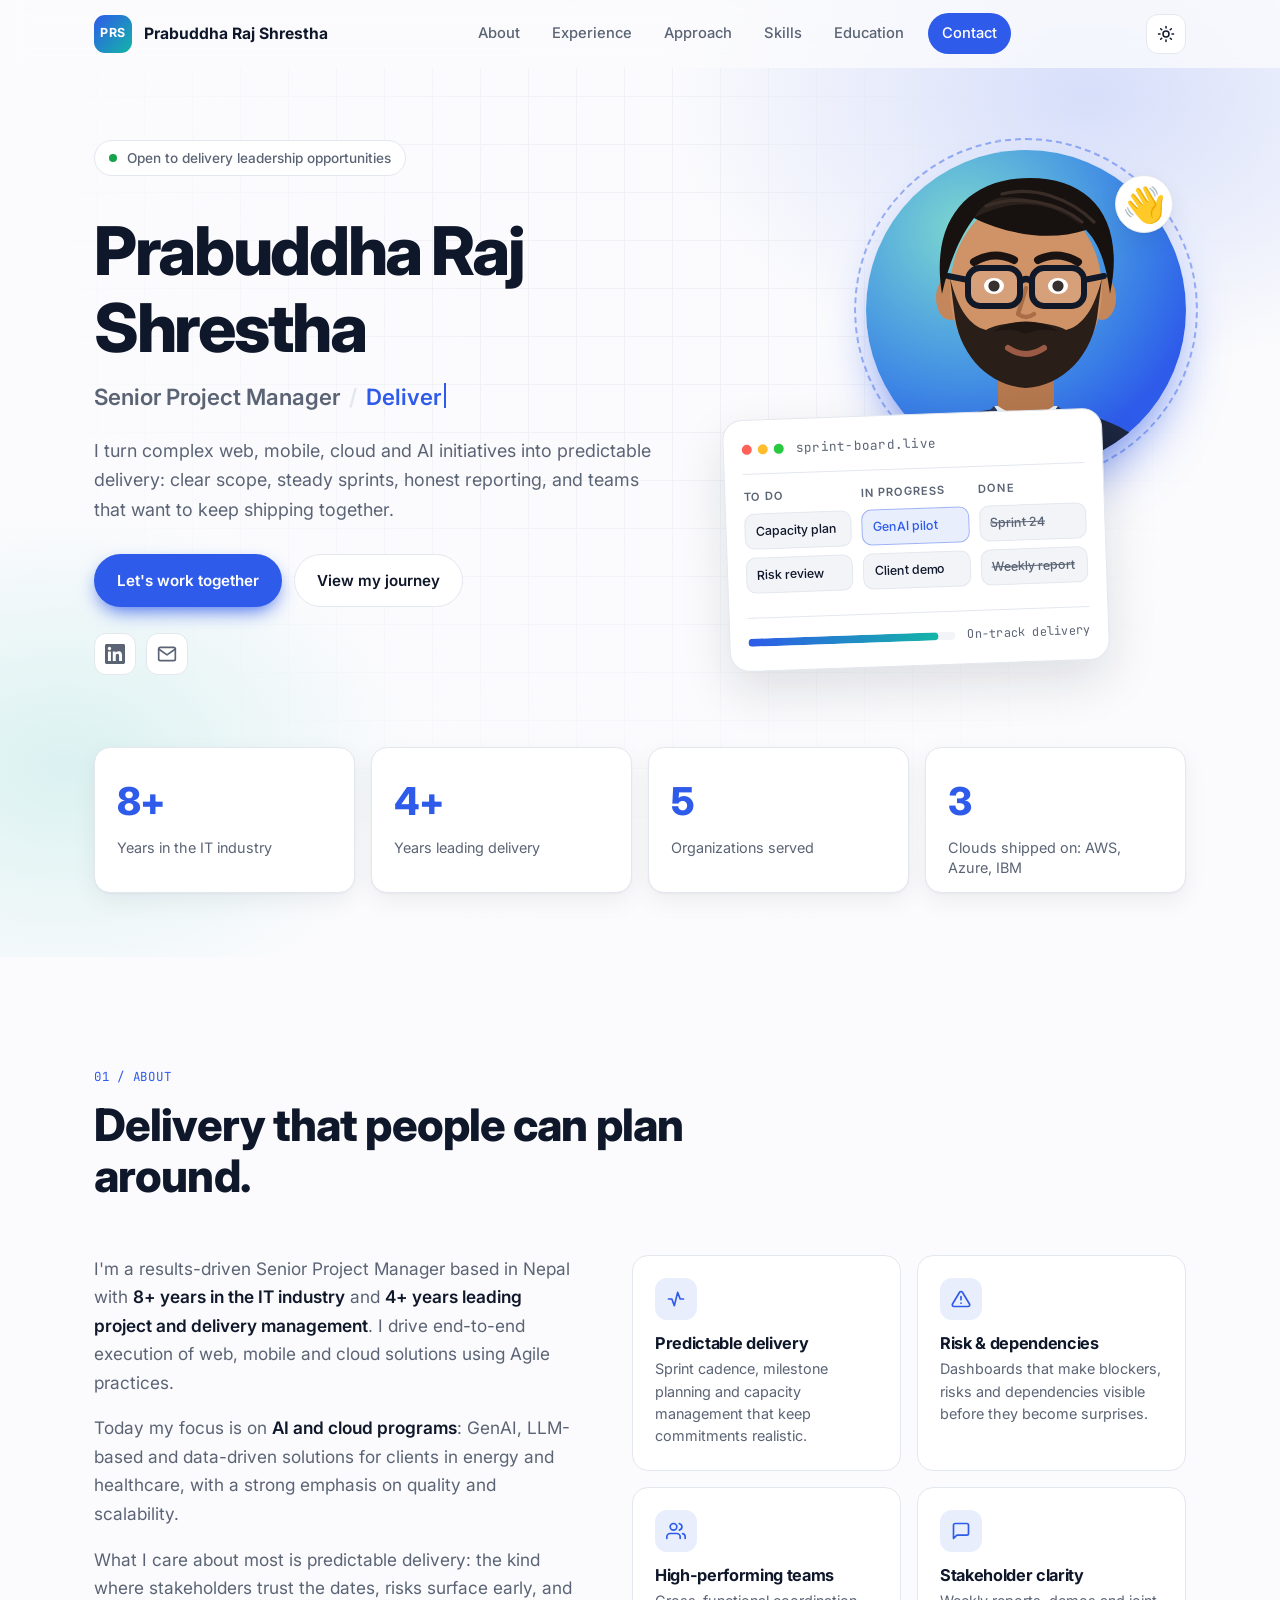
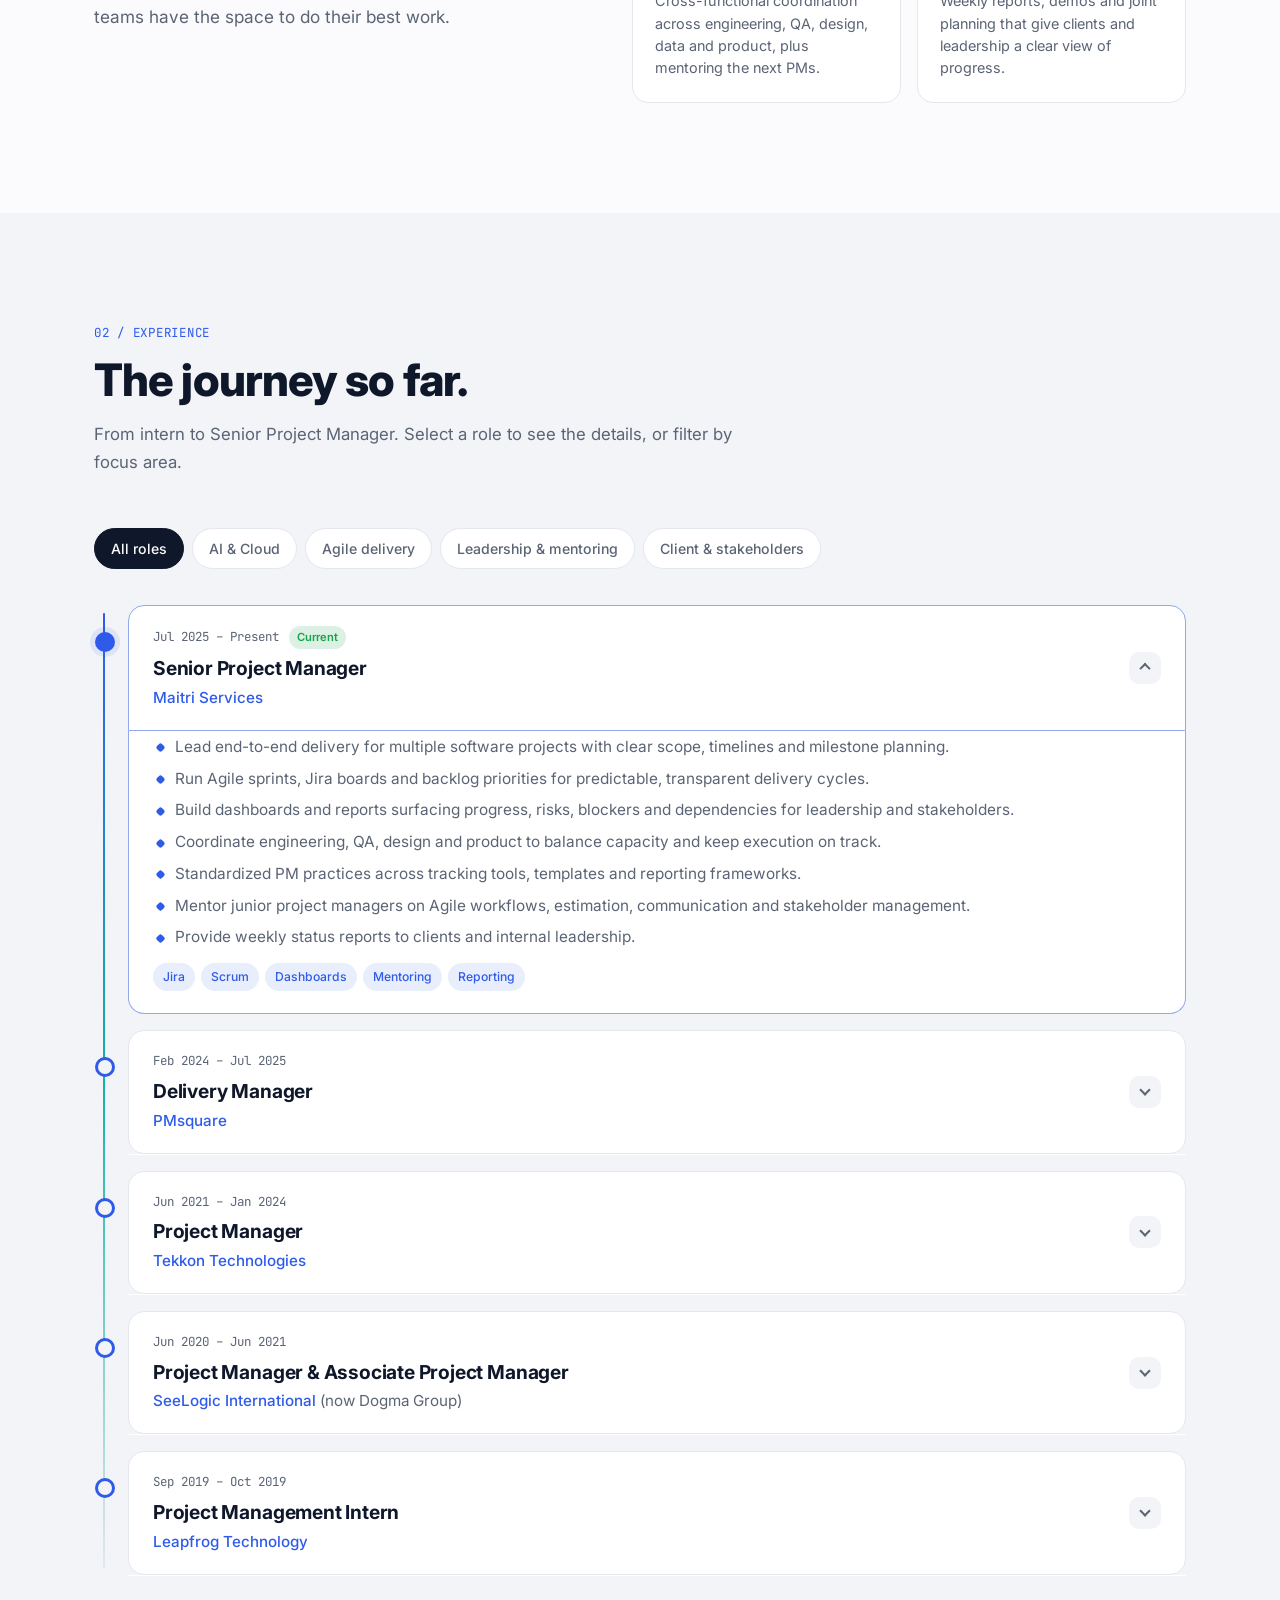
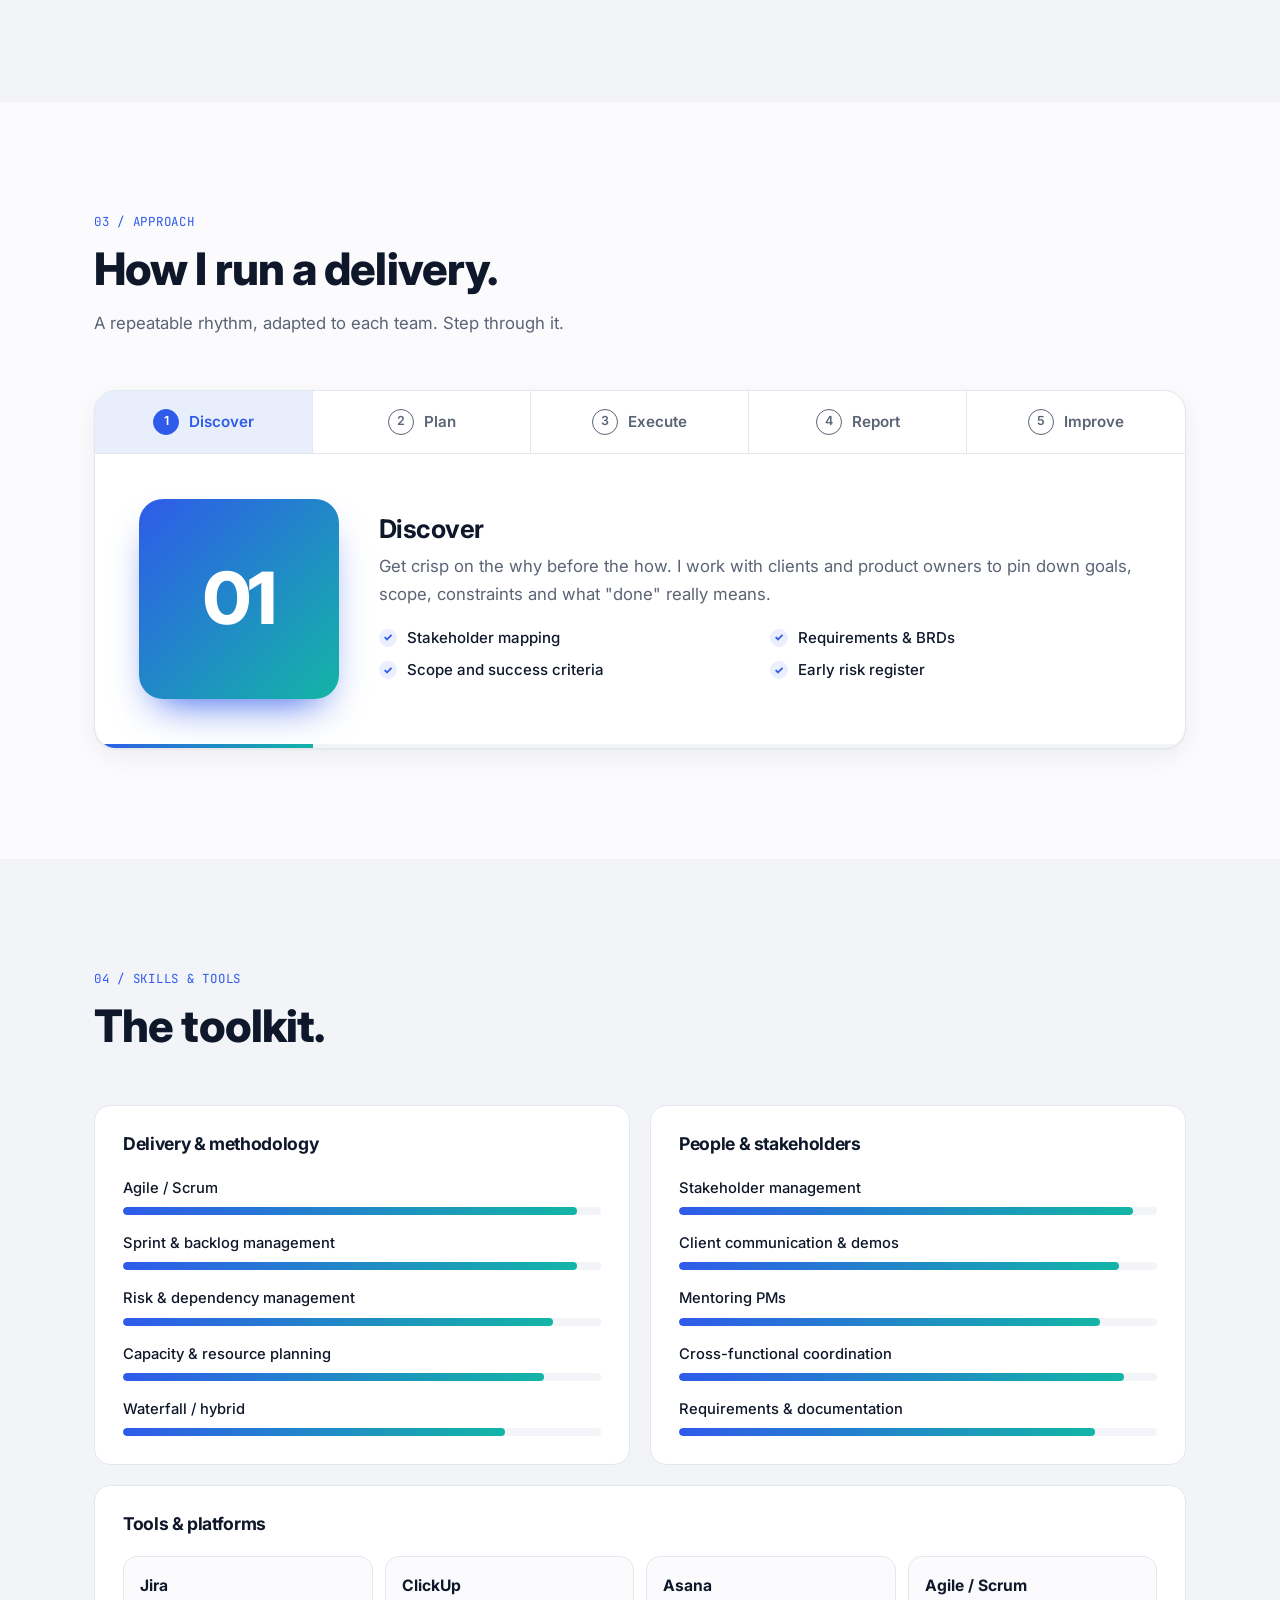
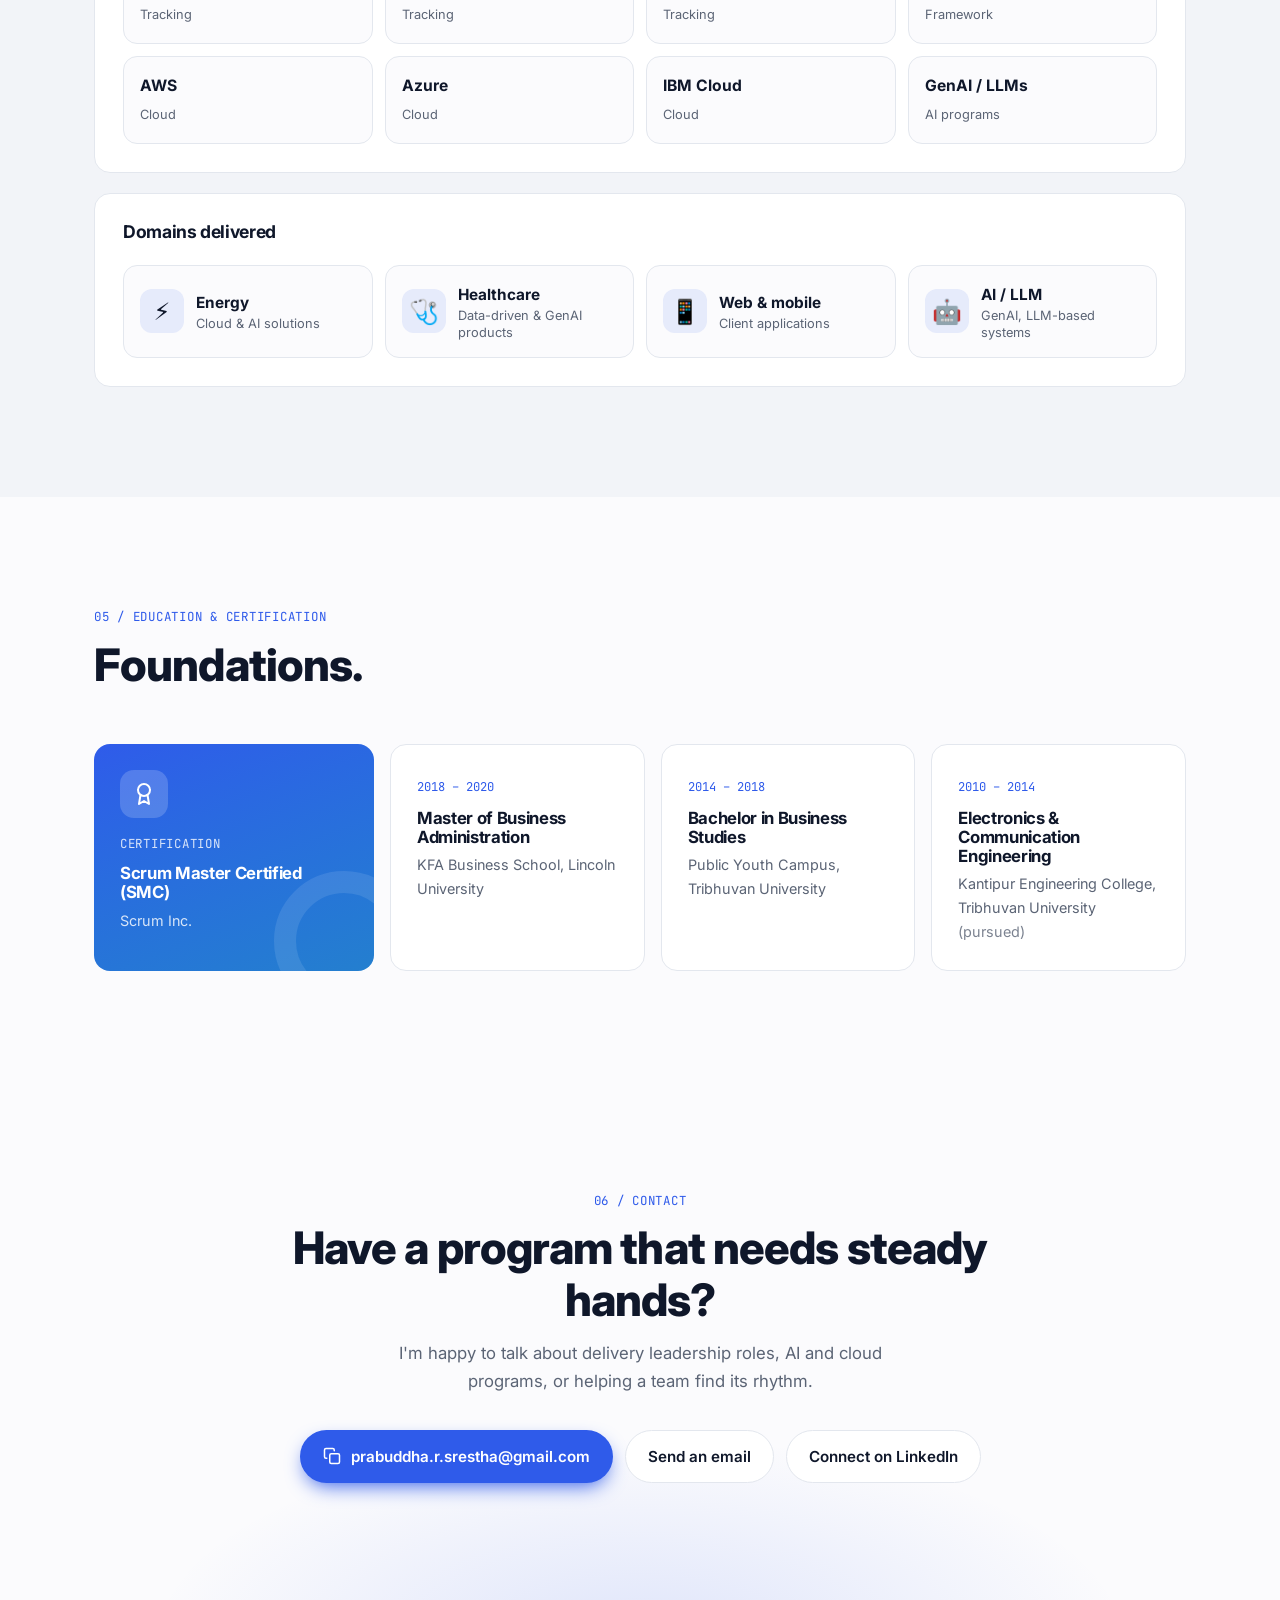
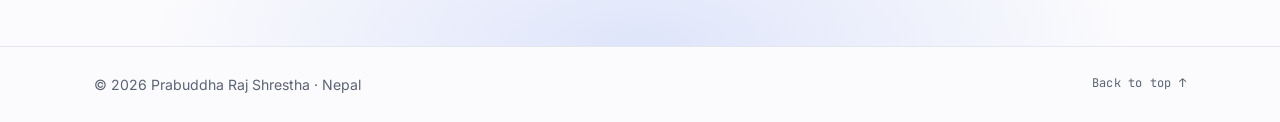
==== commit a659a474: "Add animated illustrated avatar to hero Glasses, short beard and straight hair; blinks, bobs, waves " ====
--- a/index.html
+++ b/index.html
@@ -96,8 +96,76 @@
           </div>
         </div>
 
-        <div class="hero__card" aria-label="Current status">
-          <div class="board">
+        <div class="hero__card">
+          <div class="avatar" id="avatar" role="img" aria-label="Illustrated portrait of Prabuddha">
+            <span class="avatar__ring" aria-hidden="true"></span>
+            <svg class="avatar__svg" viewBox="20 24 160 160" aria-hidden="true">
+              <defs>
+                <clipPath id="avatarClip"><circle cx="100" cy="100" r="100"/></clipPath>
+                <linearGradient id="shirt" x1="0" y1="0" x2="0" y2="1">
+                  <stop offset="0" stop-color="#1f2a44"/><stop offset="1" stop-color="#121a2e"/>
+                </linearGradient>
+              </defs>
+              <g clip-path="url(#avatarClip)">
+                <g class="av-body">
+                  <!-- shoulders / shirt -->
+                  <path d="M22 210 C26 170 56 154 100 152 C144 154 174 170 178 210 Z" fill="url(#shirt)"/>
+                  <path d="M84 152 L100 176 L116 152 Z" fill="#e8ecf3"/>
+                  <path d="M84 152 L100 176 L92 182 L78 158 Z M116 152 L100 176 L108 182 L122 158 Z" fill="#2b3a5c"/>
+                  <!-- neck -->
+                  <path d="M86 122 L86 152 Q100 162 114 152 L114 122 Z" fill="#b5784f"/>
+                </g>
+                <g class="av-head">
+                  <!-- ears -->
+                  <ellipse cx="62" cy="98" rx="7" ry="11" fill="#c4875c"/>
+                  <ellipse cx="138" cy="98" rx="7" ry="11" fill="#c4875c"/>
+                  <!-- face -->
+                  <ellipse cx="100" cy="94" rx="38" ry="46" fill="#cf9367"/>
+                  <!-- short beard -->
+                  <path d="M62 88 L64 104 C66 127 82 142 100 143 C118 142 134 127 136 104 L138 88 C134 104 128 112 120 114 C112 109 88 109 80 114 C72 112 66 104 62 88 Z" fill="#2a1e19"/>
+                  <!-- mustache -->
+                  <path d="M84 115 C90 108 110 108 116 115 C110 113 104 114 100 116 C96 114 90 113 84 115 Z" fill="#1f1612"/>
+                  <!-- mouth -->
+                  <path class="av-mouth" d="M91 123 Q100 129 109 123" fill="none" stroke="#9b5a45" stroke-width="3" stroke-linecap="round"/>
+                  <!-- nose -->
+                  <path d="M100 93 L96 106 Q100 109 104 106" fill="none" stroke="#a96d47" stroke-width="2.2" stroke-linecap="round" stroke-linejoin="round"/>
+                  <!-- eyebrows -->
+                  <path d="M74 80 Q84 74 94 79" fill="none" stroke="#1b1311" stroke-width="4" stroke-linecap="round"/>
+                  <path d="M106 79 Q116 74 126 80" fill="none" stroke="#1b1311" stroke-width="4" stroke-linecap="round"/>
+                  <!-- eyes (pupils follow the cursor) -->
+                  <g class="av-eyes">
+                    <ellipse cx="84" cy="92" rx="5" ry="4" fill="#fff"/>
+                    <ellipse cx="116" cy="92" rx="5" ry="4" fill="#fff"/>
+                    <g class="av-pupils">
+                      <circle cx="84" cy="92" r="2.8" fill="#1b1311"/>
+                      <circle cx="116" cy="92" r="2.8" fill="#1b1311"/>
+                    </g>
+                    <!-- eyelids for blinking -->
+                    <rect class="av-lid" x="76" y="85" width="16" height="9" fill="#cf9367"/>
+                    <rect class="av-lid" x="108" y="85" width="16" height="9" fill="#cf9367"/>
+                  </g>
+                  <!-- glasses -->
+                  <g class="av-glasses" fill="rgba(255,255,255,0.12)" stroke="#111827" stroke-width="3">
+                    <rect x="71" y="83" width="26" height="19" rx="6"/>
+                    <rect x="103" y="83" width="26" height="19" rx="6"/>
+                    <path d="M97 90 Q100 87 103 90" fill="none"/>
+                    <path d="M71 89 L61 87 M129 89 L139 87" fill="none" stroke-linecap="round"/>
+                  </g>
+                  <g class="av-glint" stroke="#fff" stroke-width="2.5" stroke-linecap="round" opacity="0">
+                    <path d="M76 98 L83 87"/>
+                    <path d="M108 98 L115 87"/>
+                  </g>
+                  <!-- straight, side-parted hair -->
+                  <path d="M58 96 C52 60 70 38 102 38 C132 38 150 58 142 96 C140 80 136 70 130 64 C112 70 90 66 74 58 C68 66 62 78 58 96 Z" fill="#17110f"/>
+                  <path d="M74 58 C88 50 112 46 130 64 C120 52 100 46 86 48 C80 50 76 54 74 58 Z" fill="#2a201c"/>
+                  <path d="M80 52 C96 46 116 50 128 60 M88 46 C104 42 122 48 134 60" fill="none" stroke="#3a2d27" stroke-width="1.6" stroke-linecap="round"/>
+                </g>
+              </g>
+            </svg>
+            <span class="avatar__wave" aria-hidden="true">👋</span>
+          </div>
+
+          <div class="board" aria-label="Current status">
             <div class="board__head">
               <span class="board__dots"><i></i><i></i><i></i></span>
               <span class="mono">sprint-board.live</span>
--- a/styles.css
+++ b/styles.css
@@ -174,10 +174,43 @@
 }
 .hero__social a:hover { color: var(--accent); border-color: var(--accent); transform: translateY(-2px); }
 
+/* Avatar */
+.hero__card { display: grid; }
+.avatar {
+  position: relative; justify-self: end; width: min(320px, 82%); aspect-ratio: 1; border-radius: 50%;
+  background: radial-gradient(circle at 30% 25%, color-mix(in srgb, var(--accent-2) 55%, #fff), var(--accent) 75%);
+  box-shadow: 0 30px 60px -24px var(--accent);
+}
+.avatar__svg { position: relative; width: 100%; height: 100%; border-radius: 50%; }
+.avatar__ring {
+  position: absolute; inset: -12px; border-radius: 50%;
+  border: 2px dashed color-mix(in srgb, var(--accent) 45%, transparent);
+  animation: spin 30s linear infinite;
+}
+@keyframes spin { to { transform: rotate(360deg); } }
+.avatar__wave {
+  position: absolute; right: 4%; top: 8%; font-size: 2.2rem; line-height: 1;
+  background: var(--surface); border: 1px solid var(--line); border-radius: 50%; width: 58px; height: 58px;
+  display: grid; place-items: center; box-shadow: var(--shadow);
+  transform-origin: 70% 80%;
+}
+.avatar__wave { animation: wave 3.2s ease-in-out infinite; }
+@keyframes wave { 0%, 60%, 100% { transform: rotate(0); } 10%, 30% { transform: rotate(16deg); } 20%, 40% { transform: rotate(-8deg); } }
+.av-head { animation: bob 5s ease-in-out infinite; transform-origin: 100px 140px; }
+@keyframes bob { 0%, 100% { transform: translateY(0) rotate(0); } 50% { transform: translateY(-2px) rotate(-1.5deg); } }
+.av-lid { transform-box: fill-box; transform-origin: top; transform: scaleY(0); animation: eyeblink 4.5s infinite; }
+@keyframes eyeblink { 0%, 94%, 100% { transform: scaleY(0); } 96.5% { transform: scaleY(1); } }
+.av-pupils { transition: transform .15s ease-out; }
+.av-glint { animation: glint 6s ease-in-out infinite; }
+@keyframes glint { 0%, 80%, 100% { opacity: 0; } 86% { opacity: .9; } }
+.avatar:hover .av-mouth { d: path("M89 121 Q100 133 111 121"); }
+.av-mouth { transition: d .3s ease; }
+
 /* Sprint board card */
 .board {
+  position: relative; justify-self: start; width: min(380px, 100%); margin-top: -56px;
   background: var(--surface); border: 1px solid var(--line); border-radius: 20px; box-shadow: var(--shadow-lg);
-  padding: 18px; transform: rotate(1.5deg); transition: transform .5s cubic-bezier(.2,.8,.2,1);
+  padding: 18px; transform: rotate(-2deg); transition: transform .5s cubic-bezier(.2,.8,.2,1);
 }
 .board:hover { transform: rotate(0) translateY(-4px); }
 .board__head { display: flex; align-items: center; gap: 12px; color: var(--muted); padding-bottom: 14px; border-bottom: 1px solid var(--line); }
@@ -415,7 +448,9 @@
   .hero__cta .btn { flex: 1 1 auto; justify-content: center; }
   .stat { padding: 18px 16px 12px; }
   .stat__num, .stat__plus { font-size: 2rem; }
-  .board { transform: none; padding: 14px; }
+  .avatar { justify-self: center; width: min(240px, 70%); }
+  .avatar__wave { width: 46px; height: 46px; font-size: 1.6rem; }
+  .board { transform: none; padding: 14px; margin-top: -40px; }
   .board__cols { gap: 6px; }
   .chip { font-size: 0.7rem; padding: 7px 8px; }
   .pillars { grid-template-columns: 1fr; }
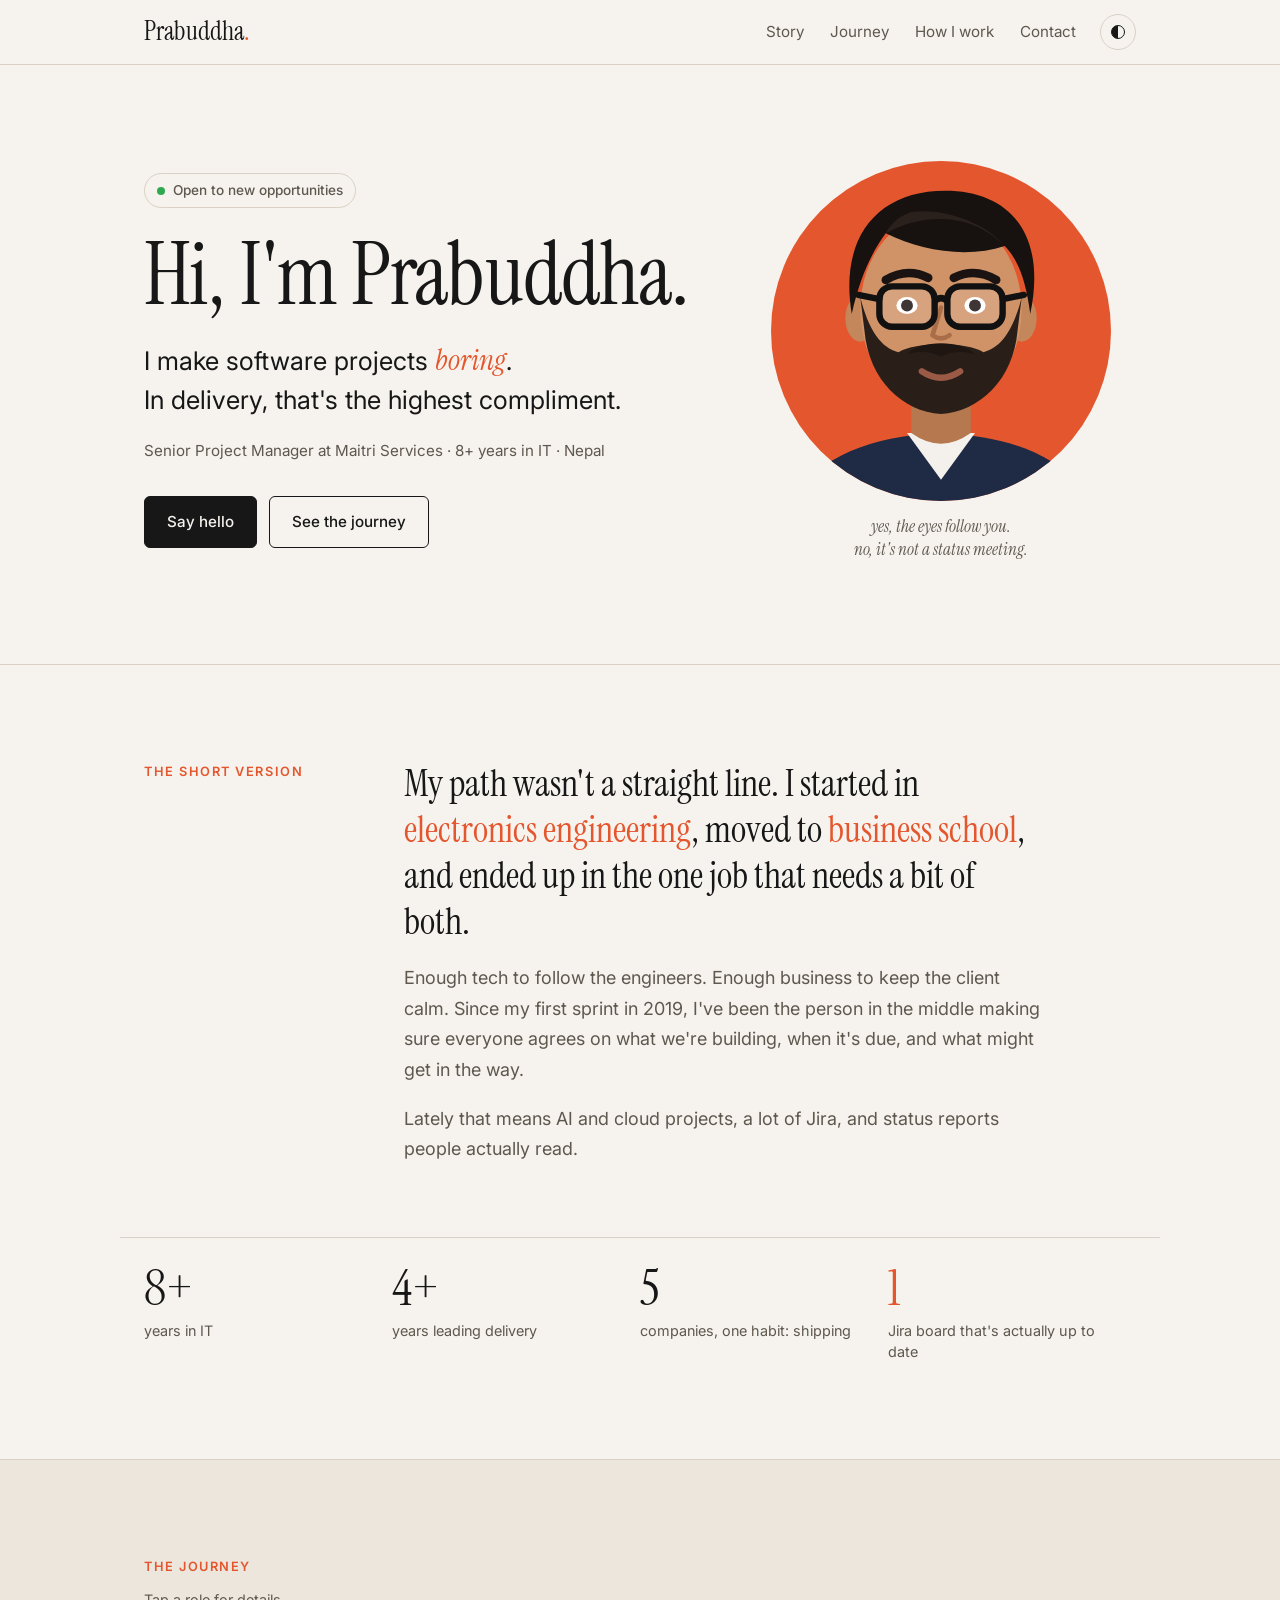
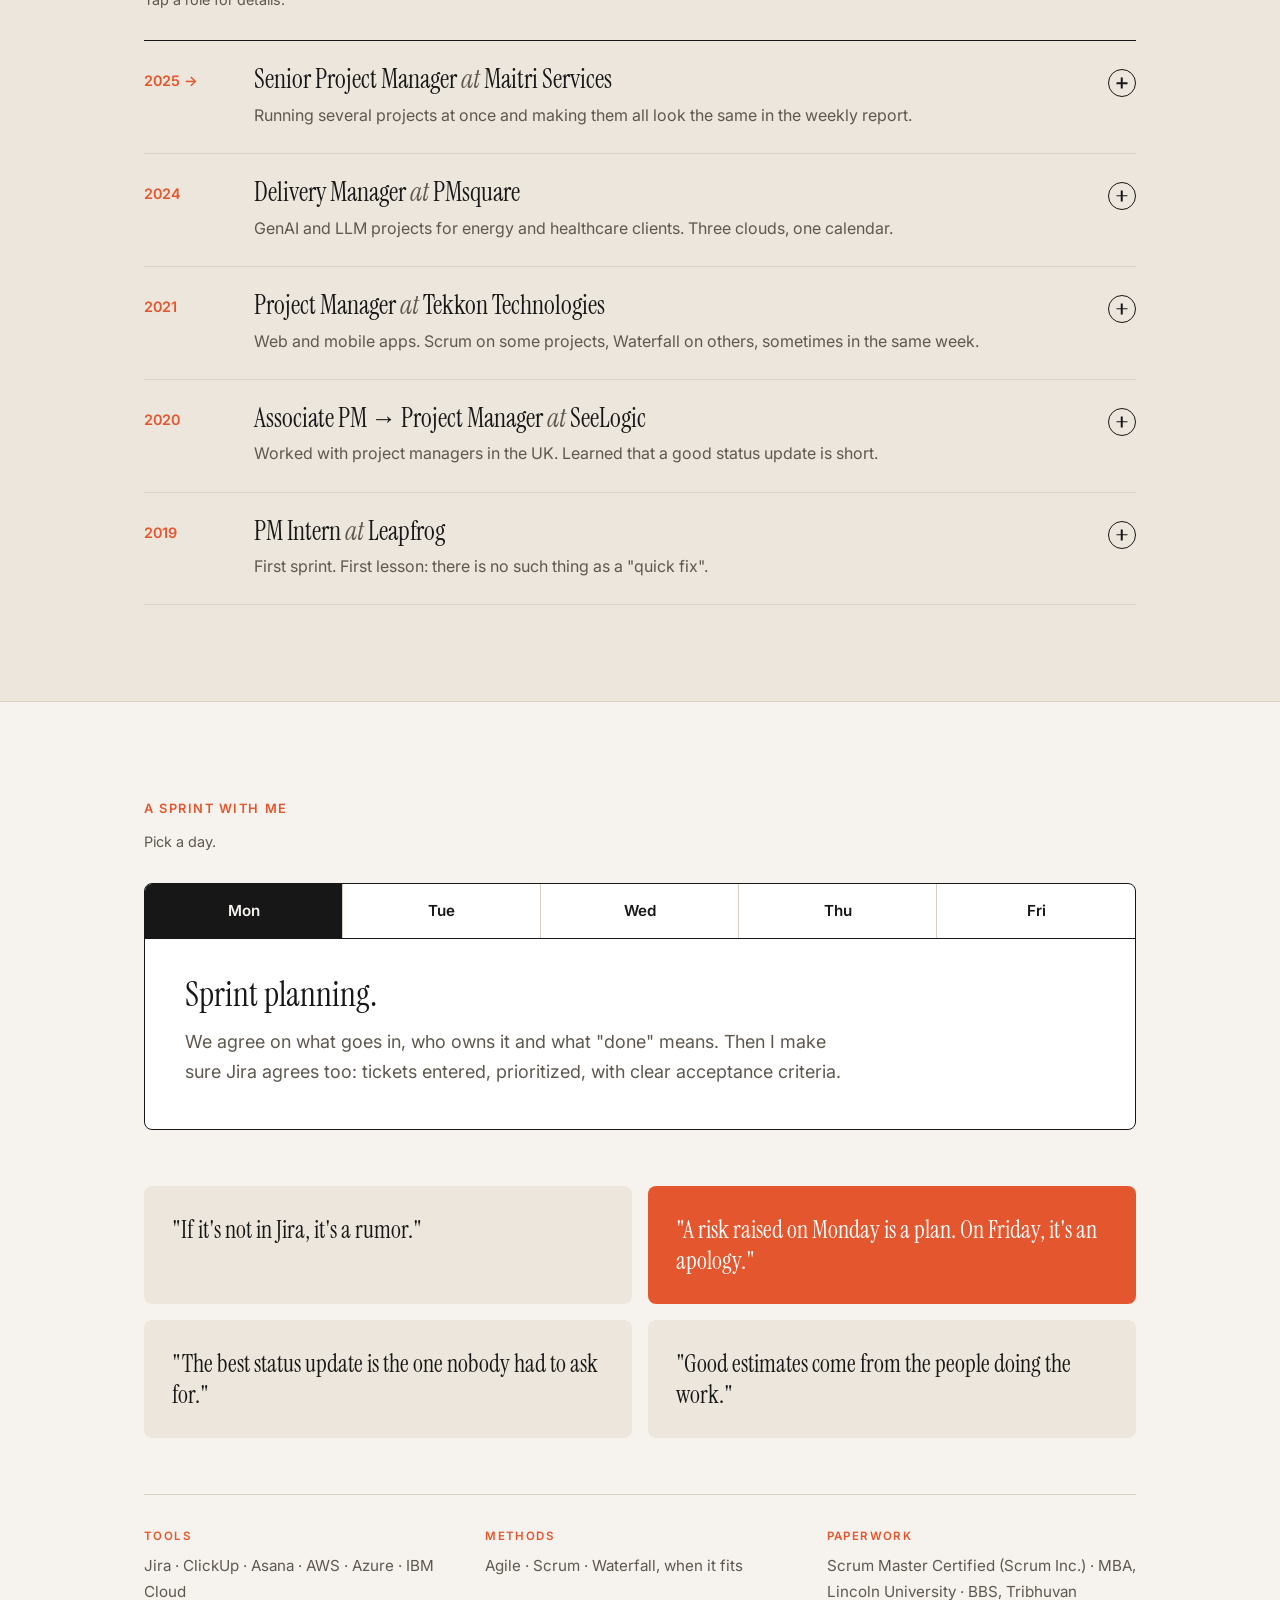
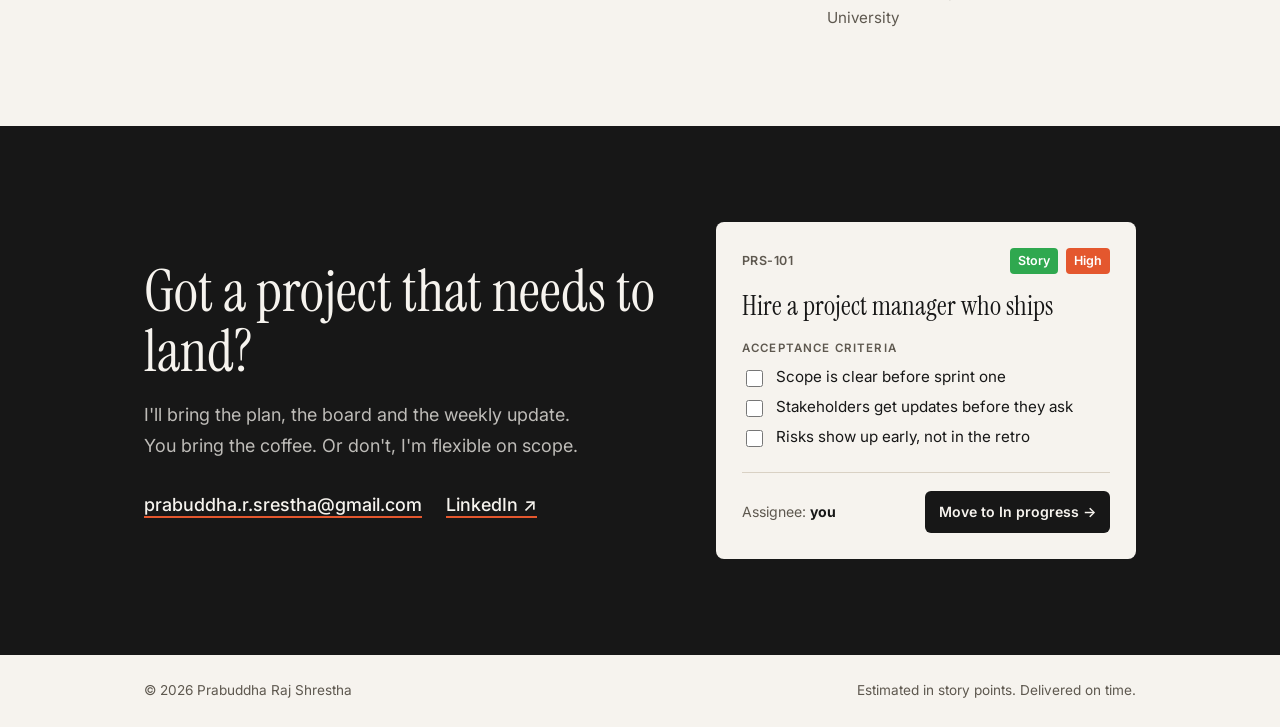
==== commit 219ba412: "Redesign: minimal, solid colors, personal copy Shorter, warmer copy built around the career story; j" ====
--- a/index.html
+++ b/index.html
@@ -3,29 +3,25 @@
 <head>
   <meta charset="utf-8" />
   <meta name="viewport" content="width=device-width, initial-scale=1" />
-  <title>Prabuddha Raj Shrestha | Senior Project Manager</title>
-  <meta name="description" content="Prabuddha Raj Shrestha: Senior Project Manager and Delivery Manager with 8+ years in IT, delivering web, mobile, cloud, AI and GenAI programs with Agile teams." />
+  <title>Prabuddha Raj Shrestha | Project Manager</title>
+  <meta name="description" content="Prabuddha Raj Shrestha, Senior Project Manager in Nepal. 8+ years in IT, keeping software projects calm, clear and on time." />
   <meta name="author" content="Prabuddha Raj Shrestha" />
   <link rel="canonical" href="https://prabuddharajshrestha.com.np/" />
 
   <meta property="og:type" content="website" />
   <meta property="og:url" content="https://prabuddharajshrestha.com.np/" />
-  <meta property="og:title" content="Prabuddha Raj Shrestha | Senior Project Manager" />
-  <meta property="og:description" content="8+ years in IT. Delivering web, mobile, cloud, AI and GenAI programs with high-performing Agile teams." />
+  <meta property="og:title" content="Prabuddha Raj Shrestha | Project Manager" />
+  <meta property="og:description" content="I make software projects boring. In delivery, that's the highest compliment." />
   <meta name="twitter:card" content="summary" />
 
   <link rel="icon" href="favicon.svg" type="image/svg+xml" />
   <link rel="preconnect" href="https://fonts.googleapis.com" />
   <link rel="preconnect" href="https://fonts.gstatic.com" crossorigin />
-  <link href="https://fonts.googleapis.com/css2?family=Inter:wght@400;500;600;700;800&family=JetBrains+Mono:wght@500&display=swap" rel="stylesheet" />
+  <link href="https://fonts.googleapis.com/css2?family=Instrument+Serif:ital@0;1&family=Inter:wght@400;500;600&display=swap" rel="stylesheet" />
   <link rel="stylesheet" href="styles.css" />
 
   <script>
-    // Apply saved theme before paint to avoid a flash
-    try {
-      var t = localStorage.getItem('theme');
-      if (t) document.documentElement.setAttribute('data-theme', t);
-    } catch (e) {}
+    try { var t = localStorage.getItem('theme'); if (t) document.documentElement.setAttribute('data-theme', t); } catch (e) {}
   </script>
 
   <script type="application/ld+json">
@@ -45,475 +41,267 @@
 <body>
   <a class="skip" href="#main">Skip to content</a>
 
-  <header class="nav" id="top">
-    <div class="container nav__inner">
-      <a href="#hero" class="brand" aria-label="Home">
-        <span class="brand__mark">PRS</span>
-        <span class="brand__name">Prabuddha Raj Shrestha</span>
-      </a>
-      <nav class="nav__links" id="navLinks" aria-label="Primary">
-        <a href="#about">About</a>
-        <a href="#experience">Experience</a>
-        <a href="#approach">Approach</a>
-        <a href="#skills">Skills</a>
-        <a href="#education">Education</a>
-        <a href="#contact" class="nav__cta">Contact</a>
+  <header class="nav">
+    <div class="wrap nav__inner">
+      <a href="#top" class="logo">Prabuddha<span>.</span></a>
+      <nav class="nav__links" aria-label="Primary">
+        <a href="#story">Story</a>
+        <a href="#journey">Journey</a>
+        <a href="#work">How I work</a>
+        <a href="#contact">Contact</a>
       </nav>
-      <div class="nav__actions">
-        <button class="icon-btn" id="themeToggle" aria-label="Toggle dark mode">
-          <svg class="i-sun" viewBox="0 0 24 24" width="18" height="18" fill="none" stroke="currentColor" stroke-width="2" stroke-linecap="round"><circle cx="12" cy="12" r="4"/><path d="M12 2v2M12 20v2M4.9 4.9l1.4 1.4M17.7 17.7l1.4 1.4M2 12h2M20 12h2M4.9 19.1l1.4-1.4M17.7 6.3l1.4-1.4"/></svg>
-          <svg class="i-moon" viewBox="0 0 24 24" width="18" height="18" fill="none" stroke="currentColor" stroke-width="2" stroke-linecap="round" stroke-linejoin="round"><path d="M21 12.8A9 9 0 1 1 11.2 3a7 7 0 0 0 9.8 9.8z"/></svg>
-        </button>
-        <button class="icon-btn menu-btn" id="menuBtn" aria-label="Open menu" aria-expanded="false" aria-controls="navLinks">
-          <span></span><span></span><span></span>
-        </button>
-      </div>
+      <button class="theme" id="themeToggle" aria-label="Switch light or dark mode">
+        <span class="theme__dot"></span>
+      </button>
     </div>
-    <div class="progress" id="progress"></div>
   </header>
 
   <main id="main">
     <!-- HERO -->
-    <section class="hero" id="hero">
-      <div class="hero__bg" aria-hidden="true"></div>
-      <div class="container hero__inner">
-        <div class="hero__text">
-          <p class="eyebrow"><span class="dot"></span> Open to delivery leadership opportunities</p>
-          <h1>Prabuddha Raj Shrestha</h1>
-          <p class="hero__role">Senior Project Manager <span class="sep">/</span> <span class="typed" id="typed">Delivery Manager</span><span class="caret" aria-hidden="true"></span></p>
-          <p class="hero__lede">I turn complex web, mobile, cloud and AI initiatives into predictable delivery: clear scope, steady sprints, honest reporting, and teams that want to keep shipping together.</p>
+    <section class="hero" id="top">
+      <div class="wrap hero__grid">
+        <div>
+          <p class="pill"><span class="pill__dot"></span>Open to new opportunities</p>
+          <h1>Hi, I'm Prabuddha.</h1>
+          <p class="hero__line">I make software projects <em>boring</em>.<br />In delivery, that's the highest compliment.</p>
+          <p class="hero__meta">Senior Project Manager at Maitri Services · 8+ years in IT · Nepal</p>
           <div class="hero__cta">
-            <a href="#contact" class="btn btn--primary">Let's work together</a>
-            <a href="#experience" class="btn btn--ghost">View my journey</a>
-          </div>
-          <div class="hero__social">
-            <a href="https://www.linkedin.com/in/prabuddha-shrestha-049037196/" target="_blank" rel="noopener" aria-label="LinkedIn">
-              <svg viewBox="0 0 24 24" width="20" height="20" fill="currentColor"><path d="M20.45 20.45h-3.56v-5.57c0-1.33-.02-3.04-1.85-3.04-1.85 0-2.14 1.45-2.14 2.94v5.67H9.35V9h3.41v1.56h.05c.48-.9 1.64-1.85 3.37-1.85 3.6 0 4.27 2.37 4.27 5.46v6.28zM5.34 7.43a2.06 2.06 0 1 1 0-4.13 2.06 2.06 0 0 1 0 4.13zM7.12 20.45H3.56V9h3.56v11.45zM22.22 0H1.77C.79 0 0 .77 0 1.73v20.54C0 23.23.79 24 1.77 24h20.45c.98 0 1.78-.77 1.78-1.73V1.73C24 .77 23.2 0 22.22 0z"/></svg>
-            </a>
-            <a href="mailto:prabuddha.r.srestha@gmail.com" aria-label="Email">
-              <svg viewBox="0 0 24 24" width="20" height="20" fill="none" stroke="currentColor" stroke-width="2" stroke-linecap="round" stroke-linejoin="round"><rect x="2" y="4" width="20" height="16" rx="2"/><path d="m22 6-10 7L2 6"/></svg>
-            </a>
-          </div>
-        </div>
-
-        <div class="hero__card">
-          <div class="avatar" id="avatar" role="img" aria-label="Illustrated portrait of Prabuddha">
-            <span class="avatar__ring" aria-hidden="true"></span>
-            <svg class="avatar__svg" viewBox="20 24 160 160" aria-hidden="true">
-              <defs>
-                <clipPath id="avatarClip"><circle cx="100" cy="100" r="100"/></clipPath>
-                <linearGradient id="shirt" x1="0" y1="0" x2="0" y2="1">
-                  <stop offset="0" stop-color="#1f2a44"/><stop offset="1" stop-color="#121a2e"/>
-                </linearGradient>
-              </defs>
-              <g clip-path="url(#avatarClip)">
-                <g class="av-body">
-                  <!-- shoulders / shirt -->
-                  <path d="M22 210 C26 170 56 154 100 152 C144 154 174 170 178 210 Z" fill="url(#shirt)"/>
-                  <path d="M84 152 L100 176 L116 152 Z" fill="#e8ecf3"/>
-                  <path d="M84 152 L100 176 L92 182 L78 158 Z M116 152 L100 176 L108 182 L122 158 Z" fill="#2b3a5c"/>
-                  <!-- neck -->
-                  <path d="M86 122 L86 152 Q100 162 114 152 L114 122 Z" fill="#b5784f"/>
+            <a class="btn btn--solid" href="#contact">Say hello</a>
+            <a class="btn btn--line" href="#journey">See the journey</a>
+          </div>
+        </div>
+
+        <div class="avatar" id="avatar" role="img" aria-label="Illustrated portrait of Prabuddha">
+          <svg viewBox="20 24 160 160" aria-hidden="true">
+            <defs><clipPath id="avClip"><rect x="20" y="24" width="160" height="160"/></clipPath></defs>
+            <g clip-path="url(#avClip)">
+              <path d="M22 210 C26 170 56 154 100 152 C144 154 174 170 178 210 Z" fill="var(--shirt)"/>
+              <path d="M84 152 L100 174 L116 152 Z" fill="#f4f1ec"/>
+              <path d="M86 122 L86 152 Q100 162 114 152 L114 122 Z" fill="#b5784f"/>
+              <g class="av-head">
+                <ellipse cx="62" cy="98" rx="7" ry="11" fill="#c4875c"/>
+                <ellipse cx="138" cy="98" rx="7" ry="11" fill="#c4875c"/>
+                <ellipse cx="100" cy="94" rx="38" ry="46" fill="#cf9367"/>
+                <path d="M62 88 L64 104 C66 127 82 142 100 143 C118 142 134 127 136 104 L138 88 C134 104 128 112 120 114 C112 109 88 109 80 114 C72 112 66 104 62 88 Z" fill="#2a1e19"/>
+                <path d="M84 115 C90 108 110 108 116 115 C110 113 104 114 100 116 C96 114 90 113 84 115 Z" fill="#1f1612"/>
+                <path class="av-mouth" d="M91 123 Q100 129 109 123" fill="none" stroke="#9b5a45" stroke-width="3" stroke-linecap="round"/>
+                <path d="M100 93 L96 106 Q100 109 104 106" fill="none" stroke="#a96d47" stroke-width="2.2" stroke-linecap="round" stroke-linejoin="round"/>
+                <path d="M74 80 Q84 74 94 79" fill="none" stroke="#1b1311" stroke-width="4" stroke-linecap="round"/>
+                <path d="M106 79 Q116 74 126 80" fill="none" stroke="#1b1311" stroke-width="4" stroke-linecap="round"/>
+                <ellipse cx="84" cy="92" rx="5" ry="4" fill="#fff"/>
+                <ellipse cx="116" cy="92" rx="5" ry="4" fill="#fff"/>
+                <g class="av-pupils">
+                  <circle cx="84" cy="92" r="2.8" fill="#1b1311"/>
+                  <circle cx="116" cy="92" r="2.8" fill="#1b1311"/>
                 </g>
-                <g class="av-head">
-                  <!-- ears -->
-                  <ellipse cx="62" cy="98" rx="7" ry="11" fill="#c4875c"/>
-                  <ellipse cx="138" cy="98" rx="7" ry="11" fill="#c4875c"/>
-                  <!-- face -->
-                  <ellipse cx="100" cy="94" rx="38" ry="46" fill="#cf9367"/>
-                  <!-- short beard -->
-                  <path d="M62 88 L64 104 C66 127 82 142 100 143 C118 142 134 127 136 104 L138 88 C134 104 128 112 120 114 C112 109 88 109 80 114 C72 112 66 104 62 88 Z" fill="#2a1e19"/>
-                  <!-- mustache -->
-                  <path d="M84 115 C90 108 110 108 116 115 C110 113 104 114 100 116 C96 114 90 113 84 115 Z" fill="#1f1612"/>
-                  <!-- mouth -->
-                  <path class="av-mouth" d="M91 123 Q100 129 109 123" fill="none" stroke="#9b5a45" stroke-width="3" stroke-linecap="round"/>
-                  <!-- nose -->
-                  <path d="M100 93 L96 106 Q100 109 104 106" fill="none" stroke="#a96d47" stroke-width="2.2" stroke-linecap="round" stroke-linejoin="round"/>
-                  <!-- eyebrows -->
-                  <path d="M74 80 Q84 74 94 79" fill="none" stroke="#1b1311" stroke-width="4" stroke-linecap="round"/>
-                  <path d="M106 79 Q116 74 126 80" fill="none" stroke="#1b1311" stroke-width="4" stroke-linecap="round"/>
-                  <!-- eyes (pupils follow the cursor) -->
-                  <g class="av-eyes">
-                    <ellipse cx="84" cy="92" rx="5" ry="4" fill="#fff"/>
-                    <ellipse cx="116" cy="92" rx="5" ry="4" fill="#fff"/>
-                    <g class="av-pupils">
-                      <circle cx="84" cy="92" r="2.8" fill="#1b1311"/>
-                      <circle cx="116" cy="92" r="2.8" fill="#1b1311"/>
-                    </g>
-                    <!-- eyelids for blinking -->
-                    <rect class="av-lid" x="76" y="85" width="16" height="9" fill="#cf9367"/>
-                    <rect class="av-lid" x="108" y="85" width="16" height="9" fill="#cf9367"/>
-                  </g>
-                  <!-- glasses -->
-                  <g class="av-glasses" fill="rgba(255,255,255,0.12)" stroke="#111827" stroke-width="3">
-                    <rect x="71" y="83" width="26" height="19" rx="6"/>
-                    <rect x="103" y="83" width="26" height="19" rx="6"/>
-                    <path d="M97 90 Q100 87 103 90" fill="none"/>
-                    <path d="M71 89 L61 87 M129 89 L139 87" fill="none" stroke-linecap="round"/>
-                  </g>
-                  <g class="av-glint" stroke="#fff" stroke-width="2.5" stroke-linecap="round" opacity="0">
-                    <path d="M76 98 L83 87"/>
-                    <path d="M108 98 L115 87"/>
-                  </g>
-                  <!-- straight, side-parted hair -->
-                  <path d="M58 96 C52 60 70 38 102 38 C132 38 150 58 142 96 C140 80 136 70 130 64 C112 70 90 66 74 58 C68 66 62 78 58 96 Z" fill="#17110f"/>
-                  <path d="M74 58 C88 50 112 46 130 64 C120 52 100 46 86 48 C80 50 76 54 74 58 Z" fill="#2a201c"/>
-                  <path d="M80 52 C96 46 116 50 128 60 M88 46 C104 42 122 48 134 60" fill="none" stroke="#3a2d27" stroke-width="1.6" stroke-linecap="round"/>
+                <rect class="av-lid" x="76" y="85" width="16" height="9" fill="#cf9367"/>
+                <rect class="av-lid" x="108" y="85" width="16" height="9" fill="#cf9367"/>
+                <g fill="rgba(255,255,255,0.15)" stroke="#111" stroke-width="3">
+                  <rect x="71" y="83" width="26" height="19" rx="6"/>
+                  <rect x="103" y="83" width="26" height="19" rx="6"/>
+                  <path d="M97 90 Q100 87 103 90" fill="none"/>
+                  <path d="M71 89 L61 87 M129 89 L139 87" fill="none" stroke-linecap="round"/>
                 </g>
+                <path d="M58 96 C52 60 70 38 102 38 C132 38 150 58 142 96 C140 80 136 70 130 64 C112 70 90 66 74 58 C68 66 62 78 58 96 Z" fill="#17110f"/>
+                <path d="M74 58 C88 50 112 46 130 64 C120 52 100 46 86 48 C80 50 76 54 74 58 Z" fill="#2a201c"/>
               </g>
-            </svg>
-            <span class="avatar__wave" aria-hidden="true">👋</span>
-          </div>
-
-          <div class="board" aria-label="Current status">
-            <div class="board__head">
-              <span class="board__dots"><i></i><i></i><i></i></span>
-              <span class="mono">sprint-board.live</span>
-            </div>
-            <div class="board__cols">
-              <div class="board__col">
-                <h4>To do</h4>
-                <div class="chip">Capacity plan</div>
-                <div class="chip">Risk review</div>
-              </div>
-              <div class="board__col">
-                <h4>In progress</h4>
-                <div class="chip chip--accent">GenAI pilot</div>
-                <div class="chip">Client demo</div>
-              </div>
-              <div class="board__col">
-                <h4>Done</h4>
-                <div class="chip chip--done">Sprint 24</div>
-                <div class="chip chip--done">Weekly report</div>
-              </div>
-            </div>
-            <div class="board__foot">
-              <div class="meter"><span style="--v:92%"></span></div>
-              <span class="mono small">On-track delivery</span>
-            </div>
-          </div>
-        </div>
-      </div>
-
-      <div class="container stats">
-        <div class="stat"><span class="stat__num" data-count="8">0</span><span class="stat__plus">+</span><p>Years in the IT industry</p></div>
-        <div class="stat"><span class="stat__num" data-count="4">0</span><span class="stat__plus">+</span><p>Years leading delivery</p></div>
-        <div class="stat"><span class="stat__num" data-count="5">0</span><p>Organizations served</p></div>
-        <div class="stat"><span class="stat__num" data-count="3">0</span><p>Clouds shipped on: AWS, Azure, IBM</p></div>
-      </div>
-    </section>
-
-    <!-- ABOUT -->
-    <section class="section" id="about">
-      <div class="container about">
-        <div class="section__head reveal">
-          <p class="kicker">01 / About</p>
-          <h2>Delivery that people can plan around.</h2>
-        </div>
-        <div class="about__grid">
-          <div class="about__text reveal">
-            <p>I'm a results-driven Senior Project Manager based in Nepal with <strong>8+ years in the IT industry</strong> and <strong>4+ years leading project and delivery management</strong>. I drive end-to-end execution of web, mobile and cloud solutions using Agile practices.</p>
-            <p>Today my focus is on <strong>AI and cloud programs</strong>: GenAI, LLM-based and data-driven solutions for clients in energy and healthcare, with a strong emphasis on quality and scalability.</p>
-            <p>What I care about most is predictable delivery: the kind where stakeholders trust the dates, risks surface early, and teams have the space to do their best work.</p>
-          </div>
-          <ul class="pillars">
-            <li class="pillar reveal">
-              <div class="pillar__icon"><svg viewBox="0 0 24 24" fill="none" stroke="currentColor" stroke-width="2" stroke-linecap="round" stroke-linejoin="round"><path d="M3 12h4l3 8 4-16 3 8h4"/></svg></div>
-              <h3>Predictable delivery</h3>
-              <p>Sprint cadence, milestone planning and capacity management that keep commitments realistic.</p>
-            </li>
-            <li class="pillar reveal">
-              <div class="pillar__icon"><svg viewBox="0 0 24 24" fill="none" stroke="currentColor" stroke-width="2" stroke-linecap="round" stroke-linejoin="round"><path d="M12 9v4M12 17h.01"/><path d="M10.3 3.9 1.8 18a2 2 0 0 0 1.7 3h17a2 2 0 0 0 1.7-3L13.7 3.9a2 2 0 0 0-3.4 0z"/></svg></div>
-              <h3>Risk &amp; dependencies</h3>
-              <p>Dashboards that make blockers, risks and dependencies visible before they become surprises.</p>
-            </li>
-            <li class="pillar reveal">
-              <div class="pillar__icon"><svg viewBox="0 0 24 24" fill="none" stroke="currentColor" stroke-width="2" stroke-linecap="round" stroke-linejoin="round"><path d="M17 21v-2a4 4 0 0 0-4-4H5a4 4 0 0 0-4 4v2"/><circle cx="9" cy="7" r="4"/><path d="M23 21v-2a4 4 0 0 0-3-3.9M16 3.1a4 4 0 0 1 0 7.8"/></svg></div>
-              <h3>High-performing teams</h3>
-              <p>Cross-functional coordination across engineering, QA, design, data and product, plus mentoring the next PMs.</p>
-            </li>
-            <li class="pillar reveal">
-              <div class="pillar__icon"><svg viewBox="0 0 24 24" fill="none" stroke="currentColor" stroke-width="2" stroke-linecap="round" stroke-linejoin="round"><path d="M21 15a2 2 0 0 1-2 2H7l-4 4V5a2 2 0 0 1 2-2h14a2 2 0 0 1 2 2z"/></svg></div>
-              <h3>Stakeholder clarity</h3>
-              <p>Weekly reports, demos and joint planning that give clients and leadership a clear view of progress.</p>
-            </li>
+            </g>
+          </svg>
+          <p class="avatar__note" aria-hidden="true">yes, the eyes follow you.<br />no, it's not a status meeting.</p>
+        </div>
+      </div>
+    </section>
+
+    <!-- STORY -->
+    <section class="section" id="story">
+      <div class="wrap story">
+        <h2 class="label">The short version</h2>
+        <div class="story__text">
+          <p class="lead">My path wasn't a straight line. I started in <strong>electronics engineering</strong>, moved to <strong>business school</strong>, and ended up in the one job that needs a bit of both.</p>
+          <p>Enough tech to follow the engineers. Enough business to keep the client calm. Since my first sprint in 2019, I've been the person in the middle making sure everyone agrees on what we're building, when it's due, and what might get in the way.</p>
+          <p>Lately that means AI and cloud projects, a lot of Jira, and status reports people actually read.</p>
+        </div>
+      </div>
+      <div class="wrap facts">
+        <div class="fact"><b>8+</b><span>years in IT</span></div>
+        <div class="fact"><b>4+</b><span>years leading delivery</span></div>
+        <div class="fact"><b>5</b><span>companies, one habit: shipping</span></div>
+        <div class="fact"><b>1</b><span>Jira board that's actually up to date</span></div>
+      </div>
+    </section>
+
+    <!-- JOURNEY -->
+    <section class="section section--tint" id="journey">
+      <div class="wrap">
+        <h2 class="label">The journey</h2>
+        <p class="hint">Tap a role for details.</p>
+        <ol class="roles">
+          <li class="role">
+            <button class="role__head" aria-expanded="false">
+              <span class="role__year">2025 →</span>
+              <span class="role__main">
+                <span class="role__title">Senior Project Manager <i>at</i> Maitri Services</span>
+                <span class="role__line">Running several projects at once and making them all look the same in the weekly report.</span>
+              </span>
+              <span class="role__plus" aria-hidden="true"></span>
+            </button>
+            <div class="role__body"><div><ul>
+              <li>End-to-end delivery: scope, timelines, milestones.</li>
+              <li>Sprints, Jira boards and backlog priorities.</li>
+              <li>Dashboards for progress, risks and blockers.</li>
+              <li>Standardized our PM templates and reporting.</li>
+              <li>Mentoring junior project managers.</li>
+            </ul></div></div>
+          </li>
+          <li class="role">
+            <button class="role__head" aria-expanded="false">
+              <span class="role__year">2024</span>
+              <span class="role__main">
+                <span class="role__title">Delivery Manager <i>at</i> PMsquare</span>
+                <span class="role__line">GenAI and LLM projects for energy and healthcare clients. Three clouds, one calendar.</span>
+              </span>
+              <span class="role__plus" aria-hidden="true"></span>
+            </button>
+            <div class="role__body"><div><ul>
+              <li>Led cross-functional teams across design, data and development.</li>
+              <li>On-time, on-budget delivery with sprint planning and risk management.</li>
+              <li>Client demos and joint planning sessions.</li>
+              <li>Deployments with DevOps on AWS, Azure and IBM Cloud.</li>
+              <li>Supported the internship program.</li>
+            </ul></div></div>
+          </li>
+          <li class="role">
+            <button class="role__head" aria-expanded="false">
+              <span class="role__year">2021</span>
+              <span class="role__main">
+                <span class="role__title">Project Manager <i>at</i> Tekkon Technologies</span>
+                <span class="role__line">Web and mobile apps. Scrum on some projects, Waterfall on others, sometimes in the same week.</span>
+              </span>
+              <span class="role__plus" aria-hidden="true"></span>
+            </button>
+            <div class="role__body"><div><ul>
+              <li>Agile/Scrum and Waterfall with Jira and Asana.</li>
+              <li>Automated workflows to save the team time.</li>
+              <li>Business requirements and client communication.</li>
+              <li>Mentored Associate Project Managers.</li>
+            </ul></div></div>
+          </li>
+          <li class="role">
+            <button class="role__head" aria-expanded="false">
+              <span class="role__year">2020</span>
+              <span class="role__main">
+                <span class="role__title">Associate PM → Project Manager <i>at</i> SeeLogic</span>
+                <span class="role__line">Worked with project managers in the UK. Learned that a good status update is short.</span>
+              </span>
+              <span class="role__plus" aria-hidden="true"></span>
+            </button>
+            <div class="role__body"><div><ul>
+              <li>Directed multiple client projects end to end.</li>
+              <li>Managed scope changes, risks and contingency plans.</li>
+              <li>Progress reports, requirements and presentations.</li>
+              <li>SeeLogic International is now part of Dogma Group.</li>
+            </ul></div></div>
+          </li>
+          <li class="role">
+            <button class="role__head" aria-expanded="false">
+              <span class="role__year">2019</span>
+              <span class="role__main">
+                <span class="role__title">PM Intern <i>at</i> Leapfrog</span>
+                <span class="role__line">First sprint. First lesson: there is no such thing as a "quick fix".</span>
+              </span>
+              <span class="role__plus" aria-hidden="true"></span>
+            </button>
+            <div class="role__body"><div><ul>
+              <li>Agile and Scrum in practice.</li>
+              <li>Requirement gathering, QA and product maintenance.</li>
+            </ul></div></div>
+          </li>
+        </ol>
+      </div>
+    </section>
+
+    <!-- HOW I WORK -->
+    <section class="section" id="work">
+      <div class="wrap">
+        <h2 class="label">A sprint with me</h2>
+        <p class="hint">Pick a day.</p>
+        <div class="week">
+          <div class="week__days" role="tablist" aria-label="Days of the sprint">
+            <button role="tab" class="day is-on" aria-selected="true" data-day="0">Mon</button>
+            <button role="tab" class="day" aria-selected="false" data-day="1">Tue</button>
+            <button role="tab" class="day" aria-selected="false" data-day="2">Wed</button>
+            <button role="tab" class="day" aria-selected="false" data-day="3">Thu</button>
+            <button role="tab" class="day" aria-selected="false" data-day="4">Fri</button>
+          </div>
+          <div class="week__panel" role="tabpanel" aria-live="polite">
+            <p class="week__what" id="dayWhat"></p>
+            <p class="week__how" id="dayHow"></p>
+          </div>
+        </div>
+
+        <div class="beliefs">
+          <blockquote>"If it's not in Jira, it's a rumor."</blockquote>
+          <blockquote>"A risk raised on Monday is a plan. On Friday, it's an apology."</blockquote>
+          <blockquote>"The best status update is the one nobody had to ask for."</blockquote>
+          <blockquote>"Good estimates come from the people doing the work."</blockquote>
+        </div>
+
+        <div class="kit">
+          <div>
+            <h3 class="label label--small">Tools</h3>
+            <p>Jira · ClickUp · Asana · AWS · Azure · IBM Cloud</p>
+          </div>
+          <div>
+            <h3 class="label label--small">Methods</h3>
+            <p>Agile · Scrum · Waterfall, when it fits</p>
+          </div>
+          <div>
+            <h3 class="label label--small">Paperwork</h3>
+            <p>Scrum Master Certified (Scrum Inc.) · MBA, Lincoln University · BBS, Tribhuvan University</p>
+          </div>
+        </div>
+      </div>
+    </section>
+
+    <!-- CONTACT -->
+    <section class="section section--ink" id="contact">
+      <div class="wrap contact">
+        <div class="contact__text">
+          <h2>Got a project that needs to land?</h2>
+          <p class="contact__blurb">I'll bring the plan, the board and the weekly update. You bring the coffee. Or don't, I'm flexible on scope.</p>
+          <p class="contact__links">
+            <a href="mailto:prabuddha.r.srestha@gmail.com">prabuddha.r.srestha@gmail.com</a>
+            <a href="https://www.linkedin.com/in/prabuddha-shrestha-049037196/" target="_blank" rel="noopener">LinkedIn ↗</a>
+          </p>
+        </div>
+
+        <div class="ticket" aria-label="A Jira-style ticket for hiring Prabuddha">
+          <div class="ticket__top">
+            <span class="ticket__key">PRS-101</span>
+            <span class="ticket__type">Story</span>
+            <span class="ticket__prio">High</span>
+          </div>
+          <h3 class="ticket__title">Hire a project manager who ships</h3>
+          <p class="ticket__label">Acceptance criteria</p>
+          <ul class="ticket__ac">
+            <li><label><input type="checkbox" /> Scope is clear before sprint one</label></li>
+            <li><label><input type="checkbox" /> Stakeholders get updates before they ask</label></li>
+            <li><label><input type="checkbox" /> Risks show up early, not in the retro</label></li>
           </ul>
-        </div>
-      </div>
-    </section>
-
-    <!-- EXPERIENCE -->
-    <section class="section section--alt" id="experience">
-      <div class="container">
-        <div class="section__head reveal">
-          <p class="kicker">02 / Experience</p>
-          <h2>The journey so far.</h2>
-          <p class="section__sub">From intern to Senior Project Manager. Select a role to see the details, or filter by focus area.</p>
-        </div>
-
-        <div class="filters reveal" role="group" aria-label="Filter experience">
-          <button class="filter is-active" data-filter="all">All roles</button>
-          <button class="filter" data-filter="ai">AI &amp; Cloud</button>
-          <button class="filter" data-filter="agile">Agile delivery</button>
-          <button class="filter" data-filter="lead">Leadership &amp; mentoring</button>
-          <button class="filter" data-filter="client">Client &amp; stakeholders</button>
-        </div>
-
-        <ol class="timeline" id="timeline">
-          <li class="job reveal" data-tags="agile lead client">
-            <button class="job__head" aria-expanded="true">
-              <span class="job__node"></span>
-              <span class="job__meta">
-                <span class="job__date">Jul 2025 – Present</span>
-                <span class="badge badge--live">Current</span>
-              </span>
-              <span class="job__title">Senior Project Manager</span>
-              <span class="job__org">Maitri Services</span>
-              <span class="job__chev" aria-hidden="true"></span>
-            </button>
-            <div class="job__body">
-              <ul>
-                <li>Lead end-to-end delivery for multiple software projects with clear scope, timelines and milestone planning.</li>
-                <li>Run Agile sprints, Jira boards and backlog priorities for predictable, transparent delivery cycles.</li>
-                <li>Build dashboards and reports surfacing progress, risks, blockers and dependencies for leadership and stakeholders.</li>
-                <li>Coordinate engineering, QA, design and product to balance capacity and keep execution on track.</li>
-                <li>Standardized PM practices across tracking tools, templates and reporting frameworks.</li>
-                <li>Mentor junior project managers on Agile workflows, estimation, communication and stakeholder management.</li>
-                <li>Provide weekly status reports to clients and internal leadership.</li>
-              </ul>
-              <div class="tags"><span>Jira</span><span>Scrum</span><span>Dashboards</span><span>Mentoring</span><span>Reporting</span></div>
-            </div>
-          </li>
-
-          <li class="job reveal" data-tags="ai agile lead client">
-            <button class="job__head" aria-expanded="false">
-              <span class="job__node"></span>
-              <span class="job__meta"><span class="job__date">Feb 2024 – Jul 2025</span></span>
-              <span class="job__title">Delivery Manager</span>
-              <span class="job__org">PMsquare</span>
-              <span class="job__chev" aria-hidden="true"></span>
-            </button>
-            <div class="job__body">
-              <ul>
-                <li>Led cross-functional teams delivering cloud, AI, GenAI and LLM-based solutions for energy and healthcare clients.</li>
-                <li>Fostered a collaborative, high-performance culture across design, data and development teams.</li>
-                <li>Drove on-time, on-budget execution through sprint planning and proactive risk management.</li>
-                <li>Kept clients aligned with consistent updates, demos and joint planning sessions.</li>
-                <li>Managed capacity and resource planning; mentored juniors and supported internship programs.</li>
-                <li>Tracked sprints in ClickUp and partnered with DevOps on deployments across IBM Cloud, AWS and Azure.</li>
-              </ul>
-              <div class="tags"><span>GenAI</span><span>LLMs</span><span>AWS</span><span>Azure</span><span>IBM Cloud</span><span>ClickUp</span><span>Energy</span><span>Healthcare</span></div>
-            </div>
-          </li>
-
-          <li class="job reveal" data-tags="agile lead client">
-            <button class="job__head" aria-expanded="false">
-              <span class="job__node"></span>
-              <span class="job__meta"><span class="job__date">Jun 2021 – Jan 2024</span></span>
-              <span class="job__title">Project Manager</span>
-              <span class="job__org">Tekkon Technologies</span>
-              <span class="job__chev" aria-hidden="true"></span>
-            </button>
-            <div class="job__body">
-              <ul>
-                <li>Led IT projects using Agile/Scrum and Waterfall with Jira and Asana.</li>
-                <li>Automated workflows and optimized project processes to improve team efficiency.</li>
-                <li>Managed stakeholder communication and client requirements for web and mobile applications.</li>
-                <li>Documented business requirements and mentored Associate Project Managers.</li>
-                <li>Introduced continuous-improvement practices that refined how the teams ran Agile.</li>
-              </ul>
-              <div class="tags"><span>Scrum</span><span>Waterfall</span><span>Jira</span><span>Asana</span><span>Web &amp; Mobile</span></div>
-            </div>
-          </li>
-
-          <li class="job reveal" data-tags="client agile">
-            <button class="job__head" aria-expanded="false">
-              <span class="job__node"></span>
-              <span class="job__meta"><span class="job__date">Jun 2020 – Jun 2021</span></span>
-              <span class="job__title">Project Manager &amp; Associate Project Manager</span>
-              <span class="job__org">SeeLogic International <em>(now Dogma Group)</em></span>
-              <span class="job__chev" aria-hidden="true"></span>
-            </button>
-            <div class="job__body">
-              <ul>
-                <li>Directed multiple client projects, ensuring adherence to procedures, policies and documentation standards.</li>
-                <li>Collaborated with UK-based project managers to guide teams through the full project lifecycle.</li>
-                <li>Managed scope changes, identified risks and put contingency plans in place.</li>
-                <li>Communicated project status and key actions to stakeholders against a standardized plan.</li>
-                <li>Delivered progress reports, requirements documentation and presentations to business-process standards.</li>
-              </ul>
-              <div class="tags"><span>UK clients</span><span>Scope management</span><span>Risk planning</span><span>Documentation</span></div>
-            </div>
-          </li>
-
-          <li class="job reveal" data-tags="agile">
-            <button class="job__head" aria-expanded="false">
-              <span class="job__node"></span>
-              <span class="job__meta"><span class="job__date">Sep 2019 – Oct 2019</span></span>
-              <span class="job__title">Project Management Intern</span>
-              <span class="job__org">Leapfrog Technology</span>
-              <span class="job__chev" aria-hidden="true"></span>
-            </button>
-            <div class="job__body">
-              <ul>
-                <li>Hands-on experience running projects with Agile and Scrum.</li>
-                <li>Learned product design, requirement gathering, QA and product maintenance.</li>
-                <li>Built fluency with planning, scheduling and tracking tools.</li>
-              </ul>
-              <div class="tags"><span>Agile</span><span>Requirements</span><span>QA</span></div>
-            </div>
-          </li>
-        </ol>
-        <p class="empty" id="emptyMsg" hidden>No roles match this filter.</p>
-      </div>
-    </section>
-
-    <!-- APPROACH -->
-    <section class="section" id="approach">
-      <div class="container">
-        <div class="section__head reveal">
-          <p class="kicker">03 / Approach</p>
-          <h2>How I run a delivery.</h2>
-          <p class="section__sub">A repeatable rhythm, adapted to each team. Step through it.</p>
-        </div>
-
-        <div class="stepper reveal">
-          <div class="stepper__tabs" role="tablist" aria-label="Delivery phases">
-            <button role="tab" class="step is-active" aria-selected="true" data-step="0"><span class="step__n">1</span>Discover</button>
-            <button role="tab" class="step" aria-selected="false" data-step="1"><span class="step__n">2</span>Plan</button>
-            <button role="tab" class="step" aria-selected="false" data-step="2"><span class="step__n">3</span>Execute</button>
-            <button role="tab" class="step" aria-selected="false" data-step="3"><span class="step__n">4</span>Report</button>
-            <button role="tab" class="step" aria-selected="false" data-step="4"><span class="step__n">5</span>Improve</button>
-          </div>
-          <div class="stepper__panel" role="tabpanel" aria-live="polite">
-            <div class="panel__visual" aria-hidden="true"><span id="panelNum">01</span></div>
-            <div class="panel__content">
-              <h3 id="panelTitle">Discover</h3>
-              <p id="panelText"></p>
-              <ul id="panelList" class="checks"></ul>
-            </div>
-          </div>
-          <div class="stepper__bar"><span id="stepBar"></span></div>
-        </div>
-      </div>
-    </section>
-
-    <!-- SKILLS -->
-    <section class="section section--alt" id="skills">
-      <div class="container">
-        <div class="section__head reveal">
-          <p class="kicker">04 / Skills &amp; tools</p>
-          <h2>The toolkit.</h2>
-        </div>
-
-        <div class="skills">
-          <div class="skill-card reveal">
-            <h3>Delivery &amp; methodology</h3>
-            <div class="bars">
-              <div class="bar"><span>Agile / Scrum</span><div class="bar__track"><i style="--w:95%"></i></div></div>
-              <div class="bar"><span>Sprint &amp; backlog management</span><div class="bar__track"><i style="--w:95%"></i></div></div>
-              <div class="bar"><span>Risk &amp; dependency management</span><div class="bar__track"><i style="--w:90%"></i></div></div>
-              <div class="bar"><span>Capacity &amp; resource planning</span><div class="bar__track"><i style="--w:88%"></i></div></div>
-              <div class="bar"><span>Waterfall / hybrid</span><div class="bar__track"><i style="--w:80%"></i></div></div>
-            </div>
-          </div>
-
-          <div class="skill-card reveal">
-            <h3>People &amp; stakeholders</h3>
-            <div class="bars">
-              <div class="bar"><span>Stakeholder management</span><div class="bar__track"><i style="--w:95%"></i></div></div>
-              <div class="bar"><span>Client communication &amp; demos</span><div class="bar__track"><i style="--w:92%"></i></div></div>
-              <div class="bar"><span>Mentoring PMs</span><div class="bar__track"><i style="--w:88%"></i></div></div>
-              <div class="bar"><span>Cross-functional coordination</span><div class="bar__track"><i style="--w:93%"></i></div></div>
-              <div class="bar"><span>Requirements &amp; documentation</span><div class="bar__track"><i style="--w:87%"></i></div></div>
-            </div>
-          </div>
-
-          <div class="skill-card skill-card--wide reveal">
-            <h3>Tools &amp; platforms</h3>
-            <div class="toolgrid">
-              <div class="tool"><b>Jira</b><small>Tracking</small></div>
-              <div class="tool"><b>ClickUp</b><small>Tracking</small></div>
-              <div class="tool"><b>Asana</b><small>Tracking</small></div>
-              <div class="tool"><b>Agile / Scrum</b><small>Framework</small></div>
-              <div class="tool"><b>AWS</b><small>Cloud</small></div>
-              <div class="tool"><b>Azure</b><small>Cloud</small></div>
-              <div class="tool"><b>IBM Cloud</b><small>Cloud</small></div>
-              <div class="tool"><b>GenAI / LLMs</b><small>AI programs</small></div>
-            </div>
-          </div>
-
-          <div class="skill-card skill-card--wide reveal">
-            <h3>Domains delivered</h3>
-            <div class="domains">
-              <div class="domain"><span class="domain__emoji" aria-hidden="true">⚡</span><div><b>Energy</b><small>Cloud &amp; AI solutions</small></div></div>
-              <div class="domain"><span class="domain__emoji" aria-hidden="true">🩺</span><div><b>Healthcare</b><small>Data-driven &amp; GenAI products</small></div></div>
-              <div class="domain"><span class="domain__emoji" aria-hidden="true">📱</span><div><b>Web &amp; mobile</b><small>Client applications</small></div></div>
-              <div class="domain"><span class="domain__emoji" aria-hidden="true">🤖</span><div><b>AI / LLM</b><small>GenAI, LLM-based systems</small></div></div>
-            </div>
-          </div>
-        </div>
-      </div>
-    </section>
-
-    <!-- EDUCATION -->
-    <section class="section" id="education">
-      <div class="container">
-        <div class="section__head reveal">
-          <p class="kicker">05 / Education &amp; certification</p>
-          <h2>Foundations.</h2>
-        </div>
-        <div class="edu">
-          <article class="cert reveal">
-            <div class="cert__seal" aria-hidden="true">
-              <svg viewBox="0 0 24 24" fill="none" stroke="currentColor" stroke-width="2" stroke-linecap="round" stroke-linejoin="round"><circle cx="12" cy="8" r="6"/><path d="M15.5 12.9 17 22l-5-3-5 3 1.5-9.1"/></svg>
-            </div>
-            <p class="kicker">Certification</p>
-            <h3>Scrum Master Certified (SMC)</h3>
-            <p class="muted">Scrum Inc.</p>
-          </article>
-          <article class="edu__item reveal">
-            <span class="edu__year">2018 – 2020</span>
-            <h3>Master of Business Administration</h3>
-            <p class="muted">KFA Business School, Lincoln University</p>
-          </article>
-          <article class="edu__item reveal">
-            <span class="edu__year">2014 – 2018</span>
-            <h3>Bachelor in Business Studies</h3>
-            <p class="muted">Public Youth Campus, Tribhuvan University</p>
-          </article>
-          <article class="edu__item reveal">
-            <span class="edu__year">2010 – 2014</span>
-            <h3>Electronics &amp; Communication Engineering</h3>
-            <p class="muted">Kantipur Engineering College, Tribhuvan University <em>(pursued)</em></p>
-          </article>
-        </div>
-      </div>
-    </section>
-
-    <!-- CONTACT -->
-    <section class="section contact" id="contact">
-      <div class="container contact__inner reveal">
-        <p class="kicker">06 / Contact</p>
-        <h2>Have a program that needs steady hands?</h2>
-        <p class="section__sub">I'm happy to talk about delivery leadership roles, AI and cloud programs, or helping a team find its rhythm.</p>
-        <div class="contact__actions">
-          <button class="btn btn--primary" id="copyEmail" data-email="prabuddha.r.srestha@gmail.com">
-            <svg viewBox="0 0 24 24" width="18" height="18" fill="none" stroke="currentColor" stroke-width="2" stroke-linecap="round" stroke-linejoin="round"><rect x="9" y="9" width="13" height="13" rx="2"/><path d="M5 15H4a2 2 0 0 1-2-2V4a2 2 0 0 1 2-2h9a2 2 0 0 1 2 2v1"/></svg>
-            <span>prabuddha.r.srestha@gmail.com</span>
-          </button>
-          <a class="btn btn--ghost" href="mailto:prabuddha.r.srestha@gmail.com">Send an email</a>
-          <a class="btn btn--ghost" href="https://www.linkedin.com/in/prabuddha-shrestha-049037196/" target="_blank" rel="noopener">Connect on LinkedIn</a>
-        </div>
-        <p class="toast" id="toast" role="status" aria-live="polite"></p>
+          <div class="ticket__foot">
+            <span>Assignee: <b>you</b></span>
+            <a class="ticket__btn" id="ticketBtn" href="mailto:prabuddha.r.srestha@gmail.com?subject=PRS-101%3A%20Let's%20talk">Move to In progress →</a>
+          </div>
+          <p class="ticket__done" id="ticketDone" aria-live="polite"></p>
+        </div>
       </div>
     </section>
   </main>
 
   <footer class="footer">
-    <div class="container footer__inner">
-      <p>© <span id="year"></span> Prabuddha Raj Shrestha · Nepal</p>
-      <a href="#hero" class="mono small">Back to top ↑</a>
+    <div class="wrap footer__inner">
+      <p>© <span id="year"></span> Prabuddha Raj Shrestha</p>
+      <p>Estimated in story points. Delivered on time.</p>
     </div>
   </footer>
 
--- a/styles.css
+++ b/styles.css
@@ -1,483 +1,215 @@
-/* ---------- Tokens ---------- */
+/* ---------- Tokens: solid colors only ---------- */
 :root {
-  --bg: #fbfbfd;
-  --bg-alt: #f2f4f8;
-  --surface: #ffffff;
-  --text: #0f172a;
-  --muted: #5b6475;
-  --line: #e3e7ee;
-  --accent: #2f5bea;
-  --accent-2: #13b5a6;
-  --accent-soft: rgba(47, 91, 234, 0.1);
-  --ok: #16a34a;
-  --shadow: 0 1px 2px rgba(15, 23, 42, 0.04), 0 8px 24px rgba(15, 23, 42, 0.06);
-  --shadow-lg: 0 20px 50px rgba(15, 23, 42, 0.12);
-  --radius: 16px;
-  --nav-h: 68px;
-  --font: "Inter", system-ui, -apple-system, "Segoe UI", Roboto, sans-serif;
-  --mono: "JetBrains Mono", ui-monospace, SFMono-Regular, Menlo, monospace;
+  --bg: #f6f3ee;
+  --tint: #ece6dc;
+  --ink: #171717;
+  --muted: #5e584f;
+  --line: #d9d1c4;
+  --accent: #e4572e;
+  --on-accent: #ffffff;
+  --card: #ffffff;
+  --shirt: #1f2a44;
+  --serif: "Instrument Serif", Georgia, "Times New Roman", serif;
+  --sans: "Inter", system-ui, -apple-system, "Segoe UI", Roboto, sans-serif;
   color-scheme: light;
 }
-
 @media (prefers-color-scheme: dark) {
   :root:not([data-theme="light"]) {
-    --bg: #0b0f17;
-    --bg-alt: #0f1520;
-    --surface: #141b27;
-    --text: #e8ecf3;
-    --muted: #97a1b3;
-    --line: #232c3b;
-    --accent: #6d8cff;
-    --accent-2: #2dd4bf;
-    --accent-soft: rgba(109, 140, 255, 0.14);
-    --ok: #4ade80;
-    --shadow: 0 1px 2px rgba(0, 0, 0, 0.3), 0 8px 24px rgba(0, 0, 0, 0.25);
-    --shadow-lg: 0 20px 50px rgba(0, 0, 0, 0.45);
+    --bg: #141414; --tint: #1c1c1c; --ink: #efebe4; --muted: #a39d93; --line: #2f2f2f;
+    --accent: #ff7a50; --on-accent: #141414; --card: #1f1f1f; --shirt: #33415f;
     color-scheme: dark;
   }
 }
 :root[data-theme="dark"] {
-  --bg: #0b0f17;
-  --bg-alt: #0f1520;
-  --surface: #141b27;
-  --text: #e8ecf3;
-  --muted: #97a1b3;
-  --line: #232c3b;
-  --accent: #6d8cff;
-  --accent-2: #2dd4bf;
-  --accent-soft: rgba(109, 140, 255, 0.14);
-  --ok: #4ade80;
-  --shadow: 0 1px 2px rgba(0, 0, 0, 0.3), 0 8px 24px rgba(0, 0, 0, 0.25);
-  --shadow-lg: 0 20px 50px rgba(0, 0, 0, 0.45);
+  --bg: #141414; --tint: #1c1c1c; --ink: #efebe4; --muted: #a39d93; --line: #2f2f2f;
+  --accent: #ff7a50; --on-accent: #141414; --card: #1f1f1f; --shirt: #33415f;
   color-scheme: dark;
 }
 
 /* ---------- Base ---------- */
 *, *::before, *::after { box-sizing: border-box; }
-html { scroll-behavior: smooth; scroll-padding-top: calc(var(--nav-h) + 12px); -webkit-text-size-adjust: 100%; }
+html { scroll-behavior: smooth; scroll-padding-top: 72px; -webkit-text-size-adjust: 100%; }
 body {
-  margin: 0;
-  font-family: var(--font);
-  font-size: 17px;
-  line-height: 1.65;
-  color: var(--text);
-  background: var(--bg);
-  -webkit-font-smoothing: antialiased;
-  overflow-x: hidden;
-  transition: background-color .3s, color .3s;
-}
-img, svg { display: block; }
-a { color: inherit; text-decoration: none; }
-button { font: inherit; color: inherit; cursor: pointer; background: none; border: 0; }
-h1, h2, h3, h4 { line-height: 1.15; margin: 0; letter-spacing: -0.02em; }
-p { margin: 0 0 1em; }
-ul, ol { margin: 0; padding: 0; list-style: none; }
-::selection { background: var(--accent); color: #fff; }
-:focus-visible { outline: 2px solid var(--accent); outline-offset: 3px; border-radius: 6px; }
-
-.container { width: 100%; max-width: 1140px; margin: 0 auto; padding: 0 24px; }
-.mono { font-family: var(--mono); font-size: 0.8rem; letter-spacing: 0.02em; }
-.small { font-size: 0.75rem; }
-.muted { color: var(--muted); }
-.skip { position: absolute; left: -999px; top: 8px; background: var(--accent); color: #fff; padding: 8px 14px; border-radius: 8px; z-index: 100; }
+  margin: 0; background: var(--bg); color: var(--ink);
+  font-family: var(--sans); font-size: 18px; line-height: 1.7;
+  -webkit-font-smoothing: antialiased; overflow-x: hidden;
+}
+h1, h2, h3, p, ul, ol, blockquote { margin: 0; }
+ul, ol { padding: 0; list-style: none; }
+a { color: inherit; }
+button { font: inherit; color: inherit; background: none; border: 0; cursor: pointer; }
+svg { display: block; }
+:focus-visible { outline: 2px solid var(--accent); outline-offset: 3px; }
+::selection { background: var(--accent); color: var(--on-accent); }
+.wrap { max-width: 1040px; margin: 0 auto; padding: 0 24px; }
+.skip { position: absolute; left: -999px; top: 8px; background: var(--ink); color: var(--bg); padding: 8px 14px; z-index: 99; }
 .skip:focus { left: 8px; }
 
+/* ---------- Nav ---------- */
+.nav { position: sticky; top: 0; z-index: 10; background: var(--bg); border-bottom: 1px solid var(--line); }
+.nav__inner { display: flex; align-items: center; gap: 24px; height: 64px; }
+.logo { font-family: var(--serif); font-size: 1.6rem; text-decoration: none; line-height: 1; }
+.logo span { color: var(--accent); }
+.nav__links { display: flex; gap: 26px; margin-left: auto; }
+.nav__links a { text-decoration: none; font-size: 0.95rem; color: var(--muted); }
+.nav__links a:hover { color: var(--ink); }
+.theme { width: 36px; height: 36px; border: 1px solid var(--line); border-radius: 50%; display: grid; place-items: center; flex-shrink: 0; }
+.theme__dot { width: 14px; height: 14px; border-radius: 50%; background: linear-gradient(90deg, var(--ink) 50%, transparent 50%); border: 1.5px solid var(--ink); }
+
 /* ---------- Buttons ---------- */
-.btn {
-  display: inline-flex; align-items: center; gap: 10px;
-  padding: 13px 22px; border-radius: 999px; font-weight: 600; font-size: 0.95rem;
-  transition: transform .2s, box-shadow .2s, background-color .2s, border-color .2s;
-  border: 1px solid transparent; white-space: nowrap;
-}
-.btn--primary { background: var(--accent); color: #fff; box-shadow: 0 8px 20px -6px var(--accent); }
-.btn--primary:hover { transform: translateY(-2px); box-shadow: 0 12px 28px -8px var(--accent); }
-.btn--ghost { border-color: var(--line); background: var(--surface); }
-.btn--ghost:hover { border-color: var(--accent); color: var(--accent); transform: translateY(-2px); }
-
-.icon-btn {
-  width: 40px; height: 40px; border-radius: 12px; display: grid; place-items: center;
-  border: 1px solid var(--line); background: var(--surface); transition: border-color .2s, color .2s;
-}
-.icon-btn:hover { border-color: var(--accent); color: var(--accent); }
-.i-moon { display: none; }
-:root[data-theme="dark"] .i-sun { display: none; }
-:root[data-theme="dark"] .i-moon { display: block; }
-@media (prefers-color-scheme: dark) {
-  :root:not([data-theme="light"]) .i-sun { display: none; }
-  :root:not([data-theme="light"]) .i-moon { display: block; }
-}
-
-/* ---------- Nav ---------- */
-.nav {
-  position: fixed; inset: 0 0 auto 0; z-index: 50; height: var(--nav-h);
-  background: color-mix(in srgb, var(--bg) 78%, transparent);
-  backdrop-filter: saturate(160%) blur(14px); -webkit-backdrop-filter: saturate(160%) blur(14px);
-  border-bottom: 1px solid transparent; transition: border-color .3s;
-}
-.nav.is-scrolled { border-bottom-color: var(--line); }
-.nav__inner { height: 100%; display: flex; align-items: center; justify-content: space-between; gap: 16px; }
-.brand { display: flex; align-items: center; gap: 12px; font-weight: 700; min-width: 0; }
-.brand__mark {
-  display: grid; place-items: center; width: 38px; height: 38px; border-radius: 11px; flex-shrink: 0;
-  background: linear-gradient(135deg, var(--accent), var(--accent-2)); color: #fff; font-size: 0.78rem; letter-spacing: 0.04em;
-}
-.brand__name { white-space: nowrap; overflow: hidden; text-overflow: ellipsis; font-size: 0.98rem; }
-.nav__links { display: flex; align-items: center; gap: 4px; }
-.nav__links a {
-  padding: 8px 14px; border-radius: 999px; font-size: 0.92rem; font-weight: 500; color: var(--muted);
-  transition: color .2s, background-color .2s;
-}
-.nav__links a:hover, .nav__links a.is-active { color: var(--text); background: var(--accent-soft); }
-.nav__links a.nav__cta { color: #fff; background: var(--accent); margin-left: 6px; }
-.nav__actions { display: flex; gap: 8px; align-items: center; }
-.menu-btn { display: none; flex-direction: column; gap: 4px; }
-.menu-btn span { display: block; width: 18px; height: 2px; background: currentColor; border-radius: 2px; transition: transform .25s, opacity .25s; }
-.menu-btn[aria-expanded="true"] span:nth-child(1) { transform: translateY(6px) rotate(45deg); }
-.menu-btn[aria-expanded="true"] span:nth-child(2) { opacity: 0; }
-.menu-btn[aria-expanded="true"] span:nth-child(3) { transform: translateY(-6px) rotate(-45deg); }
-.progress { position: absolute; left: 0; bottom: -1px; height: 2px; width: 0; background: linear-gradient(90deg, var(--accent), var(--accent-2)); }
+.btn { display: inline-block; padding: 12px 22px; font-size: 0.95rem; font-weight: 500; text-decoration: none; border-radius: 6px; border: 1.5px solid var(--ink); transition: background-color .15s, color .15s, border-color .15s; }
+.btn--solid { background: var(--ink); color: var(--bg); }
+.btn--solid:hover { background: var(--accent); border-color: var(--accent); color: var(--on-accent); }
+.btn--line:hover { background: var(--ink); color: var(--bg); }
 
 /* ---------- Hero ---------- */
-.hero { position: relative; padding: calc(var(--nav-h) + 72px) 0 64px; overflow: hidden; }
-.hero__bg {
-  position: absolute; inset: 0; z-index: -1; pointer-events: none;
-  background:
-    radial-gradient(600px 400px at 85% 10%, color-mix(in srgb, var(--accent) 18%, transparent), transparent 70%),
-    radial-gradient(500px 360px at 5% 80%, color-mix(in srgb, var(--accent-2) 14%, transparent), transparent 70%);
-}
-.hero__bg::after {
-  content: ""; position: absolute; inset: 0;
-  background-image: linear-gradient(var(--line) 1px, transparent 1px), linear-gradient(90deg, var(--line) 1px, transparent 1px);
-  background-size: 48px 48px; opacity: .45;
-  mask-image: radial-gradient(ellipse at 50% 30%, #000 20%, transparent 70%);
-  -webkit-mask-image: radial-gradient(ellipse at 50% 30%, #000 20%, transparent 70%);
-}
-.hero__inner { display: grid; grid-template-columns: 1.25fr 1fr; gap: 56px; align-items: center; }
-.eyebrow {
-  display: inline-flex; align-items: center; gap: 10px; font-size: 0.85rem; font-weight: 500;
-  padding: 6px 14px; border-radius: 999px; border: 1px solid var(--line); background: var(--surface); color: var(--muted);
-}
-.dot { width: 8px; height: 8px; border-radius: 50%; background: var(--ok); box-shadow: 0 0 0 0 var(--ok); animation: pulse 2s infinite; }
-@keyframes pulse { 0% { box-shadow: 0 0 0 0 color-mix(in srgb, var(--ok) 60%, transparent); } 70% { box-shadow: 0 0 0 8px transparent; } 100% { box-shadow: 0 0 0 0 transparent; } }
-.hero h1 { font-size: clamp(2.4rem, 6vw, 4.2rem); font-weight: 800; margin: 22px 0 12px; letter-spacing: -0.035em; }
-.hero__role { font-size: clamp(1.1rem, 2.4vw, 1.4rem); font-weight: 600; color: var(--muted); margin-bottom: 20px; }
-.hero__role .sep { color: var(--line); margin: 0 4px; }
-.typed { color: var(--accent); }
-.caret { display: inline-block; width: 2px; height: 1.1em; background: var(--accent); margin-left: 3px; vertical-align: -3px; animation: blink 1s steps(1) infinite; }
-@keyframes blink { 50% { opacity: 0; } }
-.hero__lede { font-size: 1.12rem; color: var(--muted); max-width: 560px; }
-.hero__cta { display: flex; flex-wrap: wrap; gap: 12px; margin: 30px 0 26px; }
-.hero__social { display: flex; gap: 10px; }
-.hero__social a {
-  width: 42px; height: 42px; display: grid; place-items: center; border-radius: 12px;
-  border: 1px solid var(--line); background: var(--surface); color: var(--muted); transition: color .2s, border-color .2s, transform .2s;
-}
-.hero__social a:hover { color: var(--accent); border-color: var(--accent); transform: translateY(-2px); }
+.hero { padding: 96px 0 104px; }
+.hero__grid { display: grid; grid-template-columns: 1.4fr 1fr; gap: 56px; align-items: center; }
+.pill { display: inline-flex; align-items: center; gap: 8px; font-size: 0.85rem; font-weight: 500; padding: 5px 12px; border: 1px solid var(--line); border-radius: 99px; color: var(--muted); }
+.pill__dot { width: 8px; height: 8px; border-radius: 50%; background: #2fa84f; }
+h1 { font-family: var(--serif); font-weight: 400; font-size: clamp(3rem, 8vw, 5.4rem); line-height: 1; letter-spacing: -0.01em; margin: 24px 0 20px; }
+.hero__line { font-size: clamp(1.25rem, 2.6vw, 1.6rem); line-height: 1.45; max-width: 30ch; }
+.hero__line em { font-family: var(--serif); font-size: 1.15em; color: var(--accent); }
+.hero__meta { margin-top: 20px; color: var(--muted); font-size: 0.95rem; }
+.hero__cta { display: flex; flex-wrap: wrap; gap: 12px; margin-top: 32px; }
 
 /* Avatar */
-.hero__card { display: grid; }
-.avatar {
-  position: relative; justify-self: end; width: min(320px, 82%); aspect-ratio: 1; border-radius: 50%;
-  background: radial-gradient(circle at 30% 25%, color-mix(in srgb, var(--accent-2) 55%, #fff), var(--accent) 75%);
-  box-shadow: 0 30px 60px -24px var(--accent);
-}
-.avatar__svg { position: relative; width: 100%; height: 100%; border-radius: 50%; }
-.avatar__ring {
-  position: absolute; inset: -12px; border-radius: 50%;
-  border: 2px dashed color-mix(in srgb, var(--accent) 45%, transparent);
-  animation: spin 30s linear infinite;
-}
-@keyframes spin { to { transform: rotate(360deg); } }
-.avatar__wave {
-  position: absolute; right: 4%; top: 8%; font-size: 2.2rem; line-height: 1;
-  background: var(--surface); border: 1px solid var(--line); border-radius: 50%; width: 58px; height: 58px;
-  display: grid; place-items: center; box-shadow: var(--shadow);
-  transform-origin: 70% 80%;
-}
-.avatar__wave { animation: wave 3.2s ease-in-out infinite; }
-@keyframes wave { 0%, 60%, 100% { transform: rotate(0); } 10%, 30% { transform: rotate(16deg); } 20%, 40% { transform: rotate(-8deg); } }
+.avatar { justify-self: center; width: min(340px, 100%); }
+.avatar svg { width: 100%; aspect-ratio: 1; border-radius: 50%; background: var(--accent); }
+.avatar__note { margin-top: 14px; text-align: center; font-family: var(--serif); font-style: italic; font-size: 1.05rem; color: var(--muted); line-height: 1.35; }
 .av-head { animation: bob 5s ease-in-out infinite; transform-origin: 100px 140px; }
-@keyframes bob { 0%, 100% { transform: translateY(0) rotate(0); } 50% { transform: translateY(-2px) rotate(-1.5deg); } }
+@keyframes bob { 0%, 100% { transform: rotate(0); } 50% { transform: rotate(-1.5deg); } }
 .av-lid { transform-box: fill-box; transform-origin: top; transform: scaleY(0); animation: eyeblink 4.5s infinite; }
 @keyframes eyeblink { 0%, 94%, 100% { transform: scaleY(0); } 96.5% { transform: scaleY(1); } }
 .av-pupils { transition: transform .15s ease-out; }
-.av-glint { animation: glint 6s ease-in-out infinite; }
-@keyframes glint { 0%, 80%, 100% { opacity: 0; } 86% { opacity: .9; } }
+.av-mouth { transition: d .3s ease; }
 .avatar:hover .av-mouth { d: path("M89 121 Q100 133 111 121"); }
-.av-mouth { transition: d .3s ease; }
-
-/* Sprint board card */
-.board {
-  position: relative; justify-self: start; width: min(380px, 100%); margin-top: -56px;
-  background: var(--surface); border: 1px solid var(--line); border-radius: 20px; box-shadow: var(--shadow-lg);
-  padding: 18px; transform: rotate(-2deg); transition: transform .5s cubic-bezier(.2,.8,.2,1);
-}
-.board:hover { transform: rotate(0) translateY(-4px); }
-.board__head { display: flex; align-items: center; gap: 12px; color: var(--muted); padding-bottom: 14px; border-bottom: 1px solid var(--line); }
-.board__dots { display: flex; gap: 6px; }
-.board__dots i { width: 10px; height: 10px; border-radius: 50%; background: var(--line); }
-.board__dots i:nth-child(1) { background: #ff6058; } .board__dots i:nth-child(2) { background: #ffbd2e; } .board__dots i:nth-child(3) { background: #28c840; }
-.board__cols { display: grid; grid-template-columns: repeat(3, 1fr); gap: 10px; padding: 16px 0; }
-.board__col h4 { font-size: 0.7rem; text-transform: uppercase; letter-spacing: 0.08em; color: var(--muted); margin-bottom: 10px; font-weight: 600; }
-.chip {
-  font-size: 0.78rem; font-weight: 500; padding: 9px 10px; border-radius: 10px; margin-bottom: 8px;
-  background: var(--bg-alt); border: 1px solid var(--line); line-height: 1.3;
-  animation: float 6s ease-in-out infinite;
-}
-.board__col:nth-child(2) .chip { animation-delay: -2s; }
-.board__col:nth-child(3) .chip { animation-delay: -4s; }
-.chip--accent { background: var(--accent-soft); border-color: color-mix(in srgb, var(--accent) 40%, transparent); color: var(--accent); }
-.chip--done { text-decoration: line-through; color: var(--muted); }
-@keyframes float { 0%, 100% { transform: translateY(0); } 50% { transform: translateY(-3px); } }
-.board__foot { display: flex; align-items: center; gap: 12px; color: var(--muted); padding-top: 14px; border-top: 1px solid var(--line); }
-.meter { flex: 1; height: 8px; background: var(--bg-alt); border-radius: 99px; overflow: hidden; }
-.meter span { display: block; height: 100%; width: var(--v); background: linear-gradient(90deg, var(--accent), var(--accent-2)); border-radius: 99px; animation: grow 1.6s cubic-bezier(.2,.8,.2,1); }
-@keyframes grow { from { width: 0; } }
-
-/* Stats */
-.stats { display: grid; grid-template-columns: repeat(4, 1fr); gap: 16px; margin-top: 72px; }
-.stat {
-  background: var(--surface); border: 1px solid var(--line); border-radius: var(--radius); padding: 22px 22px 14px;
-  box-shadow: var(--shadow);
-}
-.stat__num, .stat__plus { font-size: 2.4rem; font-weight: 800; letter-spacing: -0.03em; color: var(--accent); }
-.stat p { color: var(--muted); font-size: 0.9rem; margin: 4px 0 0; line-height: 1.4; }
 
 /* ---------- Sections ---------- */
-.section { padding: 110px 0; }
-.section--alt { background: var(--bg-alt); }
-.section__head { max-width: 680px; margin-bottom: 52px; }
-.kicker { font-family: var(--mono); font-size: 0.78rem; color: var(--accent); letter-spacing: 0.06em; text-transform: uppercase; margin-bottom: 12px; }
-.section h2 { font-size: clamp(1.9rem, 4vw, 2.8rem); font-weight: 800; }
-.section__sub { color: var(--muted); margin-top: 14px; font-size: 1.05rem; }
-
-/* About */
-.about__grid { display: grid; grid-template-columns: 1fr 1.15fr; gap: 56px; align-items: start; }
-.about__text p { font-size: 1.08rem; color: var(--muted); }
-.about__text strong { color: var(--text); font-weight: 600; }
-.pillars { display: grid; grid-template-columns: 1fr 1fr; gap: 16px; }
-.pillar {
-  background: var(--surface); border: 1px solid var(--line); border-radius: var(--radius); padding: 22px;
-  transition: transform .25s, box-shadow .25s, border-color .25s;
-}
-.pillar:hover { transform: translateY(-4px); box-shadow: var(--shadow); border-color: color-mix(in srgb, var(--accent) 40%, var(--line)); }
-.pillar__icon { width: 42px; height: 42px; border-radius: 12px; display: grid; place-items: center; background: var(--accent-soft); color: var(--accent); margin-bottom: 14px; }
-.pillar__icon svg { width: 20px; height: 20px; }
-.pillar h3 { font-size: 1.02rem; margin-bottom: 6px; }
-.pillar p { font-size: 0.9rem; color: var(--muted); margin: 0; line-height: 1.55; }
-
-/* Filters */
-.filters { display: flex; flex-wrap: wrap; gap: 8px; margin-bottom: 36px; }
-.filter {
-  padding: 8px 16px; border-radius: 999px; font-size: 0.88rem; font-weight: 500;
-  border: 1px solid var(--line); background: var(--surface); color: var(--muted); transition: all .2s;
-}
-.filter:hover { color: var(--text); border-color: var(--accent); }
-.filter.is-active { background: var(--text); color: var(--bg); border-color: var(--text); }
-
-/* Timeline */
-.timeline { position: relative; padding-left: 34px; }
-.timeline::before { content: ""; position: absolute; left: 9px; top: 8px; bottom: 8px; width: 2px; background: linear-gradient(var(--accent), var(--accent-2), var(--line)); border-radius: 2px; }
-.job { position: relative; margin-bottom: 16px; transition: opacity .3s, transform .3s; }
-.job.is-hidden { display: none; }
-.job__head {
-  position: relative; width: 100%; text-align: left; display: grid;
-  grid-template-columns: 1fr auto; grid-template-areas: "meta chev" "title chev" "org chev";
-  background: var(--surface); border: 1px solid var(--line); border-radius: var(--radius); padding: 20px 24px;
-  transition: border-color .2s, box-shadow .2s;
-}
-.job__head:hover { border-color: color-mix(in srgb, var(--accent) 45%, var(--line)); box-shadow: var(--shadow); }
-.job.is-open .job__head { border-bottom-left-radius: 0; border-bottom-right-radius: 0; border-color: color-mix(in srgb, var(--accent) 45%, var(--line)); }
-.job__node {
-  position: absolute; left: -34px; top: 26px; width: 20px; height: 20px; border-radius: 50%;
-  background: var(--bg); border: 3px solid var(--accent);
-}
-.section--alt .job__node { background: var(--bg-alt); }
-.job:first-child .job__node { background: var(--accent); box-shadow: 0 0 0 5px var(--accent-soft); }
-.job__meta { grid-area: meta; display: flex; align-items: center; gap: 10px; margin-bottom: 4px; }
-.job__date { font-family: var(--mono); font-size: 0.78rem; color: var(--muted); }
-.badge { font-size: 0.7rem; font-weight: 600; padding: 2px 8px; border-radius: 99px; }
-.badge--live { background: color-mix(in srgb, var(--ok) 15%, transparent); color: var(--ok); }
-.job__title { grid-area: title; font-size: 1.2rem; font-weight: 700; letter-spacing: -0.01em; }
-.job__org { grid-area: org; color: var(--accent); font-weight: 500; font-size: 0.95rem; }
-.job__org em { color: var(--muted); font-style: normal; font-weight: 400; }
-.job__chev {
-  grid-area: chev; align-self: center; width: 32px; height: 32px; border-radius: 10px; background: var(--bg-alt); position: relative;
-}
-.job__chev::before {
-  content: ""; position: absolute; left: 50%; top: 45%; width: 8px; height: 8px;
-  border-right: 2px solid var(--muted); border-bottom: 2px solid var(--muted);
-  transform: translate(-50%, -50%) rotate(45deg); transition: transform .3s;
-}
-.job.is-open .job__chev::before { transform: translate(-50%, -20%) rotate(-135deg); }
-.job__body {
-  display: grid; grid-template-rows: 0fr; transition: grid-template-rows .35s ease;
-  background: var(--surface); border: 1px solid transparent; border-top: 0; border-radius: 0 0 var(--radius) var(--radius);
-}
-.job__body > * { overflow: hidden; }
-.job.is-open .job__body { grid-template-rows: 1fr; border-color: color-mix(in srgb, var(--accent) 45%, var(--line)); }
-.job__inner { min-height: 0; }
-.job__inner > div { padding: 0 24px 22px; }
-.job__body ul { padding-top: 4px; }
-.job__body li { position: relative; padding-left: 22px; margin-bottom: 8px; color: var(--muted); font-size: 0.96rem; line-height: 1.55; }
-.job__body li::before { content: ""; position: absolute; left: 4px; top: 0.62em; width: 7px; height: 7px; border-radius: 2px; background: var(--accent); transform: rotate(45deg); }
-.tags { display: flex; flex-wrap: wrap; gap: 6px; margin-top: 14px; }
-.tags span { font-size: 0.76rem; font-weight: 500; padding: 4px 10px; border-radius: 99px; background: var(--accent-soft); color: var(--accent); }
-.empty { color: var(--muted); }
-
-/* Stepper */
-.stepper { background: var(--surface); border: 1px solid var(--line); border-radius: 22px; box-shadow: var(--shadow); overflow: hidden; }
-.stepper__tabs { display: grid; grid-template-columns: repeat(5, 1fr); border-bottom: 1px solid var(--line); }
-.step {
-  display: flex; align-items: center; justify-content: center; gap: 10px; padding: 18px 10px; font-weight: 600; font-size: 0.95rem;
-  color: var(--muted); transition: color .2s, background-color .2s; border-right: 1px solid var(--line);
-}
-.step:last-child { border-right: 0; }
-.step:hover { color: var(--text); background: var(--bg-alt); }
-.step.is-active { color: var(--accent); background: var(--accent-soft); }
-.step__n { width: 26px; height: 26px; border-radius: 50%; display: grid; place-items: center; font-size: 0.78rem; border: 1.5px solid currentColor; flex-shrink: 0; }
-.step.is-active .step__n { background: var(--accent); color: #fff; border-color: var(--accent); }
-.stepper__panel { display: grid; grid-template-columns: 200px 1fr; gap: 40px; padding: 44px; align-items: center; min-height: 290px; }
-.panel__visual {
-  aspect-ratio: 1; border-radius: 24px; display: grid; place-items: center;
-  background: linear-gradient(135deg, var(--accent), var(--accent-2)); color: #fff;
-  font-size: 4.5rem; font-weight: 800; letter-spacing: -0.04em; box-shadow: 0 20px 40px -18px var(--accent);
-}
-.panel__content h3 { font-size: 1.6rem; margin-bottom: 10px; }
-.panel__content p { color: var(--muted); font-size: 1.05rem; }
-.panel__content.swap { animation: swap .4s ease; }
-@keyframes swap { from { opacity: 0; transform: translateY(8px); } }
-.checks { display: grid; grid-template-columns: 1fr 1fr; gap: 8px 20px; }
-.checks li { position: relative; padding-left: 28px; font-size: 0.94rem; font-weight: 500; }
-.checks li::before {
-  content: "✓"; position: absolute; left: 0; top: 3px; width: 18px; height: 18px; border-radius: 50%;
-  display: grid; place-items: center; font-size: 11px; font-weight: 800; line-height: 1;
-  background: var(--accent-soft); color: var(--accent);
-}
-.stepper__bar { height: 4px; background: var(--bg-alt); }
-.stepper__bar span { display: block; height: 100%; width: 20%; background: linear-gradient(90deg, var(--accent), var(--accent-2)); transition: width .4s ease; }
-
-/* Skills */
-.skills { display: grid; grid-template-columns: 1fr 1fr; gap: 20px; }
-.skill-card { background: var(--surface); border: 1px solid var(--line); border-radius: var(--radius); padding: 28px; }
-.skill-card h3 { font-size: 1.1rem; margin-bottom: 22px; }
-.bar { margin-bottom: 16px; }
-.bar:last-child { margin-bottom: 0; }
-.bar > span { display: block; font-size: 0.92rem; font-weight: 500; margin-bottom: 7px; }
-.bar__track { height: 8px; background: var(--bg-alt); border-radius: 99px; overflow: hidden; }
-.bar__track i { display: block; height: 100%; width: 0; border-radius: 99px; background: linear-gradient(90deg, var(--accent), var(--accent-2)); transition: width 1.2s cubic-bezier(.2,.8,.2,1); }
-.skill-card.is-visible .bar__track i { width: var(--w); }
-.toolgrid { display: grid; grid-template-columns: repeat(4, 1fr); gap: 12px; }
-.tool {
-  border: 1px solid var(--line); border-radius: 14px; padding: 16px; background: var(--bg);
-  transition: transform .2s, border-color .2s;
-}
-.tool:hover { transform: translateY(-3px); border-color: var(--accent); }
-.tool b { display: block; font-size: 0.98rem; }
-.tool small { color: var(--muted); font-size: 0.8rem; }
-.domains { display: grid; grid-template-columns: repeat(4, 1fr); gap: 12px; }
-.domain { display: flex; gap: 12px; align-items: center; border: 1px solid var(--line); border-radius: 14px; padding: 16px; background: var(--bg); }
-.domain__emoji { font-size: 1.5rem; width: 44px; height: 44px; display: grid; place-items: center; border-radius: 12px; background: var(--accent-soft); flex-shrink: 0; }
-.domain b { display: block; font-size: 0.96rem; }
-.domain small { color: var(--muted); font-size: 0.8rem; line-height: 1.35; display: block; }
-.skill-card--wide { grid-column: 1 / -1; }
-
-/* Education */
-.edu { display: grid; grid-template-columns: 1.1fr 1fr 1fr 1fr; gap: 16px; }
-.edu__item, .cert { background: var(--surface); border: 1px solid var(--line); border-radius: var(--radius); padding: 26px; }
-.edu__item h3, .cert h3 { font-size: 1.05rem; margin: 10px 0 6px; }
-.edu__item p, .cert p.muted { font-size: 0.9rem; margin: 0; }
-.edu__item em { font-style: normal; opacity: .8; }
-.edu__year { font-family: var(--mono); font-size: 0.76rem; color: var(--accent); }
-.cert { background: linear-gradient(160deg, var(--accent), color-mix(in srgb, var(--accent) 60%, var(--accent-2))); color: #fff; border: 0; position: relative; overflow: hidden; }
-.cert .kicker, .cert p.muted { color: rgba(255,255,255,.82); }
-.cert .kicker { margin: 16px 0 0; }
-.cert__seal { width: 48px; height: 48px; border-radius: 14px; background: rgba(255,255,255,.18); display: grid; place-items: center; }
-.cert__seal svg { width: 24px; height: 24px; }
-.cert::after { content: ""; position: absolute; right: -40px; bottom: -40px; width: 140px; height: 140px; border-radius: 50%; border: 22px solid rgba(255,255,255,.1); }
+.section { padding: 96px 0; border-top: 1px solid var(--line); }
+.section--tint { background: var(--tint); }
+.label { font-family: var(--sans); font-size: 0.8rem; font-weight: 600; letter-spacing: 0.12em; text-transform: uppercase; color: var(--accent); margin-bottom: 28px; }
+.label--small { margin-bottom: 6px; font-size: 0.72rem; }
+.hint { color: var(--muted); font-size: 0.9rem; margin: -18px 0 28px; }
+
+/* Story */
+.story { display: grid; grid-template-columns: 220px 1fr; gap: 40px; }
+.story__text { max-width: 640px; }
+.story__text p { color: var(--muted); }
+.story__text p + p { margin-top: 18px; }
+.story__text .lead { font-family: var(--serif); font-size: clamp(1.7rem, 3.4vw, 2.3rem); line-height: 1.25; color: var(--ink); }
+.lead strong { font-weight: 400; color: var(--accent); }
+.facts { display: grid; grid-template-columns: repeat(4, 1fr); margin-top: 72px; border-top: 1px solid var(--line); }
+.fact { padding: 24px 20px 0 0; }
+.fact b { display: block; font-family: var(--serif); font-weight: 400; font-size: 3.2rem; line-height: 1; }
+.fact span { display: block; margin-top: 8px; font-size: 0.9rem; color: var(--muted); line-height: 1.45; }
+.fact:last-child b { color: var(--accent); }
+
+/* Journey */
+.roles { border-top: 1.5px solid var(--ink); }
+.role { border-bottom: 1px solid var(--line); }
+.role__head { width: 100%; display: grid; grid-template-columns: 90px 1fr 28px; gap: 20px; align-items: start; text-align: left; padding: 24px 0; }
+.role__year { font-size: 0.9rem; font-weight: 600; color: var(--accent); padding-top: 4px; }
+.role__title { display: block; font-family: var(--serif); font-size: 1.6rem; line-height: 1.2; transition: color .15s; }
+.role__title i { color: var(--muted); }
+.role__line { display: block; margin-top: 6px; color: var(--muted); font-size: 1rem; }
+.role__plus { position: relative; width: 28px; height: 28px; margin-top: 4px; border: 1.5px solid var(--ink); border-radius: 50%; }
+.role__plus::before, .role__plus::after { content: ""; position: absolute; left: 50%; top: 50%; width: 11px; height: 1.5px; background: var(--ink); transform: translate(-50%, -50%); transition: transform .2s; }
+.role__plus::after { transform: translate(-50%, -50%) rotate(90deg); }
+.role.is-open .role__plus { background: var(--ink); }
+.role.is-open .role__plus::before, .role.is-open .role__plus::after { background: var(--bg); }
+.role.is-open .role__plus::after { transform: translate(-50%, -50%) rotate(0); }
+.role__head:hover .role__title { color: var(--accent); }
+.role__body { display: grid; grid-template-rows: 0fr; transition: grid-template-rows .3s ease; }
+.role__body > div { overflow: hidden; }
+.role.is-open .role__body { grid-template-rows: 1fr; }
+.role__body ul { padding: 0 48px 26px 110px; }
+.role__body li { position: relative; padding-left: 18px; font-size: 0.98rem; color: var(--muted); }
+.role__body li + li { margin-top: 4px; }
+.role__body li::before { content: "–"; position: absolute; left: 0; color: var(--accent); }
+
+/* Sprint week */
+.week { border: 1.5px solid var(--ink); border-radius: 8px; overflow: hidden; background: var(--card); }
+.week__days { display: grid; grid-template-columns: repeat(5, 1fr); border-bottom: 1.5px solid var(--ink); }
+.day { padding: 14px 0; font-weight: 600; font-size: 0.95rem; border-right: 1px solid var(--line); transition: background-color .15s, color .15s; }
+.day:last-child { border-right: 0; }
+.day:hover { background: var(--tint); }
+.day.is-on { background: var(--ink); color: var(--bg); }
+.week__panel { padding: 36px 40px; min-height: 190px; }
+.week__what { font-family: var(--serif); font-size: clamp(1.6rem, 3vw, 2.1rem); line-height: 1.2; }
+.week__how { margin-top: 12px; color: var(--muted); max-width: 60ch; }
+.week__panel.fade { animation: fade .3s ease; }
+@keyframes fade { from { opacity: 0; } }
+
+.beliefs { display: grid; grid-template-columns: 1fr 1fr; gap: 16px; margin-top: 56px; }
+.beliefs blockquote { font-family: var(--serif); font-size: 1.5rem; line-height: 1.3; padding: 28px; background: var(--tint); border-radius: 8px; }
+.beliefs blockquote:nth-child(2) { background: var(--accent); color: var(--on-accent); }
+
+.kit { display: grid; grid-template-columns: repeat(3, 1fr); gap: 32px; margin-top: 56px; padding-top: 32px; border-top: 1px solid var(--line); }
+.kit p { font-size: 0.95rem; color: var(--muted); }
 
 /* Contact */
-.contact { text-align: center; background:
-  radial-gradient(700px 300px at 50% 100%, color-mix(in srgb, var(--accent) 14%, transparent), transparent 70%), var(--bg); }
-.contact__inner { max-width: 760px; }
-.contact .section__sub { max-width: 560px; margin: 14px auto 0; }
-.contact__actions { display: flex; flex-wrap: wrap; justify-content: center; gap: 12px; margin-top: 34px; }
-.toast { min-height: 1.5em; margin-top: 16px; color: var(--ok); font-weight: 500; font-size: 0.92rem; }
+.section--ink { background: var(--ink); color: var(--bg); border-top: 0; }
+.contact { display: grid; grid-template-columns: 1fr 420px; gap: 56px; align-items: center; }
+.contact h2 { font-family: var(--serif); font-weight: 400; font-size: clamp(2.4rem, 5vw, 3.6rem); line-height: 1.05; }
+.contact__blurb { margin-top: 18px; opacity: .75; max-width: 42ch; }
+.contact__links { display: flex; flex-wrap: wrap; gap: 8px 24px; margin-top: 28px; }
+.contact__links a { color: var(--bg); font-weight: 500; text-decoration-color: var(--accent); text-underline-offset: 5px; text-decoration-thickness: 2px; overflow-wrap: anywhere; }
+.contact__links a:hover { color: var(--accent); }
+
+.ticket { background: var(--bg); color: var(--ink); border-radius: 8px; padding: 26px; }
+.ticket__top { display: flex; gap: 8px; align-items: center; font-size: 0.78rem; font-weight: 600; }
+.ticket__key { color: var(--muted); margin-right: auto; letter-spacing: 0.04em; }
+.ticket__type { background: #2fa84f; color: #fff; padding: 2px 8px; border-radius: 4px; }
+.ticket__prio { background: var(--accent); color: var(--on-accent); padding: 2px 8px; border-radius: 4px; }
+.ticket__title { font-family: var(--serif); font-weight: 400; font-size: 1.7rem; line-height: 1.15; margin: 16px 0 18px; }
+.ticket__label { font-size: 0.72rem; font-weight: 600; letter-spacing: 0.1em; text-transform: uppercase; color: var(--muted); margin-bottom: 8px; }
+.ticket__ac li + li { margin-top: 6px; }
+.ticket__ac label { display: flex; gap: 10px; align-items: flex-start; font-size: 0.95rem; cursor: pointer; line-height: 1.5; }
+.ticket__ac input { accent-color: var(--accent); width: 17px; height: 17px; margin-top: 4px; flex-shrink: 0; }
+.ticket__ac label:has(input:checked) { color: var(--muted); text-decoration: line-through; }
+.ticket__foot { display: flex; justify-content: space-between; align-items: center; gap: 12px; flex-wrap: wrap; margin-top: 22px; padding-top: 18px; border-top: 1px solid var(--line); font-size: 0.88rem; color: var(--muted); }
+.ticket__foot b { color: var(--ink); }
+.ticket__btn { background: var(--ink); color: var(--bg); text-decoration: none; font-weight: 600; padding: 9px 14px; border-radius: 6px; }
+.ticket__btn:hover { background: var(--accent); color: var(--on-accent); }
+.ticket__done { font-size: 0.88rem; color: #2fa84f; font-weight: 600; }
+.ticket__done:not(:empty) { margin-top: 12px; }
 
 /* Footer */
-.footer { border-top: 1px solid var(--line); padding: 26px 0; color: var(--muted); font-size: 0.88rem; }
-.footer__inner { display: flex; justify-content: space-between; align-items: center; gap: 12px; flex-wrap: wrap; }
-.footer p { margin: 0; }
-.footer a:hover { color: var(--accent); }
-
-/* Reveal */
-.reveal { opacity: 0; transform: translateY(18px); transition: opacity .7s ease, transform .7s ease; }
-.reveal.is-visible { opacity: 1; transform: none; }
+.footer { padding: 24px 0; font-size: 0.85rem; color: var(--muted); }
+.footer__inner { display: flex; justify-content: space-between; gap: 12px; flex-wrap: wrap; }
 
 /* ---------- Responsive ---------- */
-@media (max-width: 980px) {
-  .hero__inner { grid-template-columns: 1fr; gap: 44px; }
-  .hero__card { max-width: 520px; }
-  .stats { grid-template-columns: repeat(2, 1fr); margin-top: 52px; }
-  .about__grid { grid-template-columns: 1fr; gap: 36px; }
-  .edu { grid-template-columns: 1fr 1fr; }
-  .toolgrid, .domains { grid-template-columns: repeat(2, 1fr); }
-  .stepper__panel { grid-template-columns: 140px 1fr; gap: 28px; padding: 32px; }
-  .panel__visual { font-size: 3.2rem; }
-}
-
 @media (max-width: 860px) {
-  .menu-btn { display: flex; }
-  .nav__links {
-    position: fixed; top: var(--nav-h); left: 0; right: 0; flex-direction: column; align-items: stretch; gap: 2px;
-    padding: 12px 16px 20px; background: var(--bg); border-bottom: 1px solid var(--line); box-shadow: var(--shadow-lg);
-    transform: translateY(-8px); opacity: 0; visibility: hidden; transition: opacity .25s, transform .25s, visibility .25s;
-  }
-  .nav__links.is-open { transform: none; opacity: 1; visibility: visible; }
-  .nav__links a { padding: 12px 14px; border-radius: 12px; font-size: 1rem; }
-  .nav__links a.nav__cta { margin: 8px 0 0; text-align: center; }
-}
-
-@media (max-width: 680px) {
-  body { font-size: 16px; }
-  .container { padding: 0 16px; }
-  .section { padding: 76px 0; }
-  .section__head { margin-bottom: 36px; }
-  .hero { padding-top: calc(var(--nav-h) + 40px); }
-  .brand__name { display: none; }
-  .hero__cta .btn { flex: 1 1 auto; justify-content: center; }
-  .stat { padding: 18px 16px 12px; }
-  .stat__num, .stat__plus { font-size: 2rem; }
-  .avatar { justify-self: center; width: min(240px, 70%); }
-  .avatar__wave { width: 46px; height: 46px; font-size: 1.6rem; }
-  .board { transform: none; padding: 14px; margin-top: -40px; }
-  .board__cols { gap: 6px; }
-  .chip { font-size: 0.7rem; padding: 7px 8px; }
-  .pillars { grid-template-columns: 1fr; }
-  .timeline { padding-left: 26px; }
-  .timeline::before { left: 6px; }
-  .job__node { left: -26px; width: 16px; height: 16px; }
-  .job__head { padding: 16px 16px; }
-  .job__inner > div { padding: 0 16px 18px; }
-  .job__title { font-size: 1.05rem; }
-  .stepper__tabs { grid-template-columns: repeat(5, 1fr); }
-  .step { flex-direction: column; gap: 6px; padding: 14px 4px; font-size: 0.72rem; }
-  .stepper__panel { grid-template-columns: 1fr; padding: 24px 20px; gap: 20px; min-height: 0; }
-  .panel__visual { width: 72px; font-size: 1.8rem; border-radius: 18px; }
-  .checks { grid-template-columns: 1fr; }
-  .skills { grid-template-columns: 1fr; }
-  .skill-card { padding: 22px 18px; }
-  .edu { grid-template-columns: 1fr; }
-  .toolgrid { grid-template-columns: repeat(2, 1fr); }
-  .domains { grid-template-columns: 1fr; }
-  .contact__actions .btn { width: 100%; justify-content: center; }
-  #copyEmail span { overflow: hidden; text-overflow: ellipsis; }
-  .footer__inner { flex-direction: column; text-align: center; }
-}
-
+  .hero { padding: 56px 0 72px; }
+  .hero__grid { grid-template-columns: 1fr; gap: 40px; }
+  .avatar { width: min(260px, 80%); }
+  .story { grid-template-columns: 1fr; gap: 0; }
+  .facts { grid-template-columns: 1fr 1fr; margin-top: 48px; }
+  .fact { padding-bottom: 16px; }
+  .contact { grid-template-columns: 1fr; gap: 40px; }
+}
+@media (max-width: 640px) {
+  body { font-size: 17px; }
+  .wrap { padding: 0 16px; }
+  .nav__links { gap: 14px; }
+  .nav__links a[href="#story"] { display: none; }
+  .section { padding: 72px 0; }
+  .role__head { grid-template-columns: 1fr 28px; gap: 4px 12px; }
+  .role__year { grid-column: 1 / -1; padding: 0; }
+  .role__title { font-size: 1.35rem; }
+  .role__body ul { padding: 0 0 22px 0; }
+  .week__panel { padding: 24px 20px; }
+  .day { font-size: 0.85rem; }
+  .beliefs { grid-template-columns: 1fr; }
+  .beliefs blockquote { font-size: 1.3rem; padding: 22px; }
+  .kit { grid-template-columns: 1fr; gap: 20px; }
+  .ticket { padding: 20px; }
+}
+@media (max-width: 380px) {
+  .nav__links a[href="#work"] { display: none; }
+}
 @media (prefers-reduced-motion: reduce) {
   html { scroll-behavior: auto; }
   *, *::before, *::after { animation: none !important; transition: none !important; }
-  .reveal { opacity: 1; transform: none; }
-  .bar__track i { width: var(--w); }
-}
+}
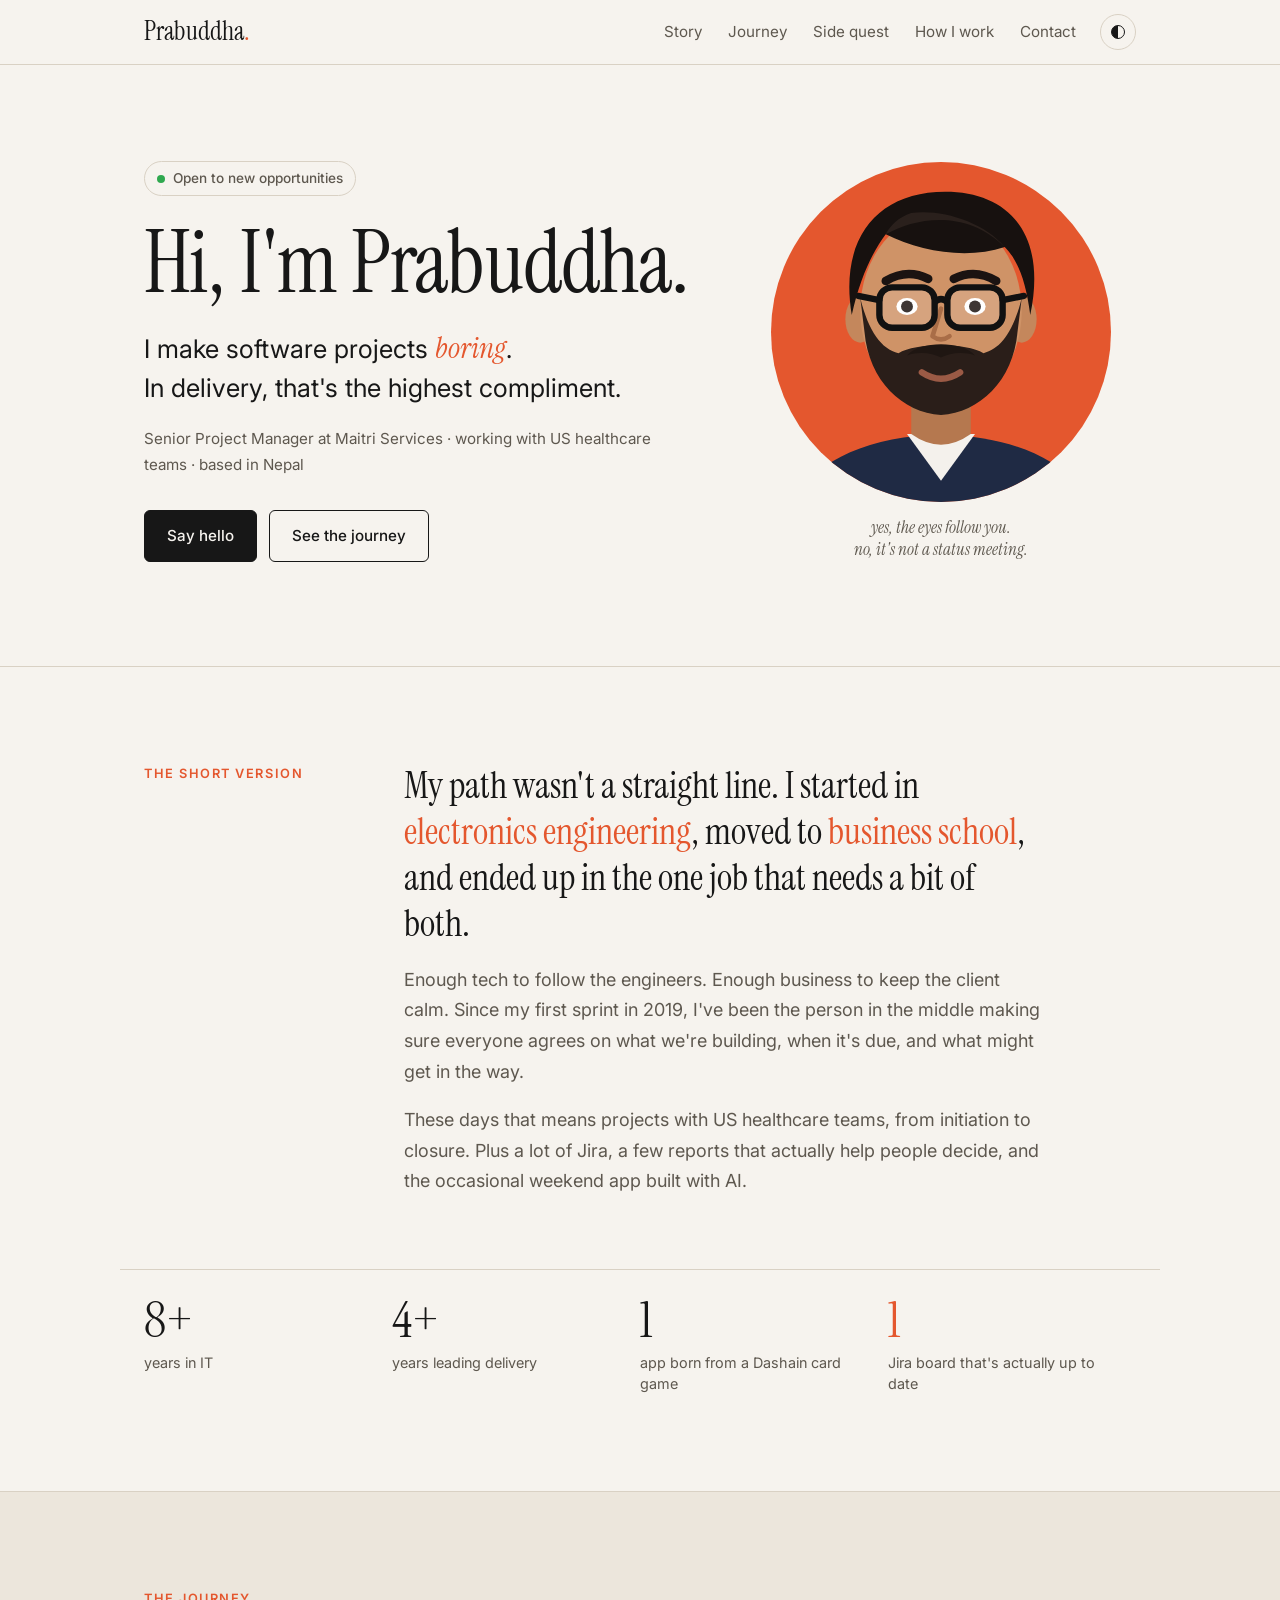
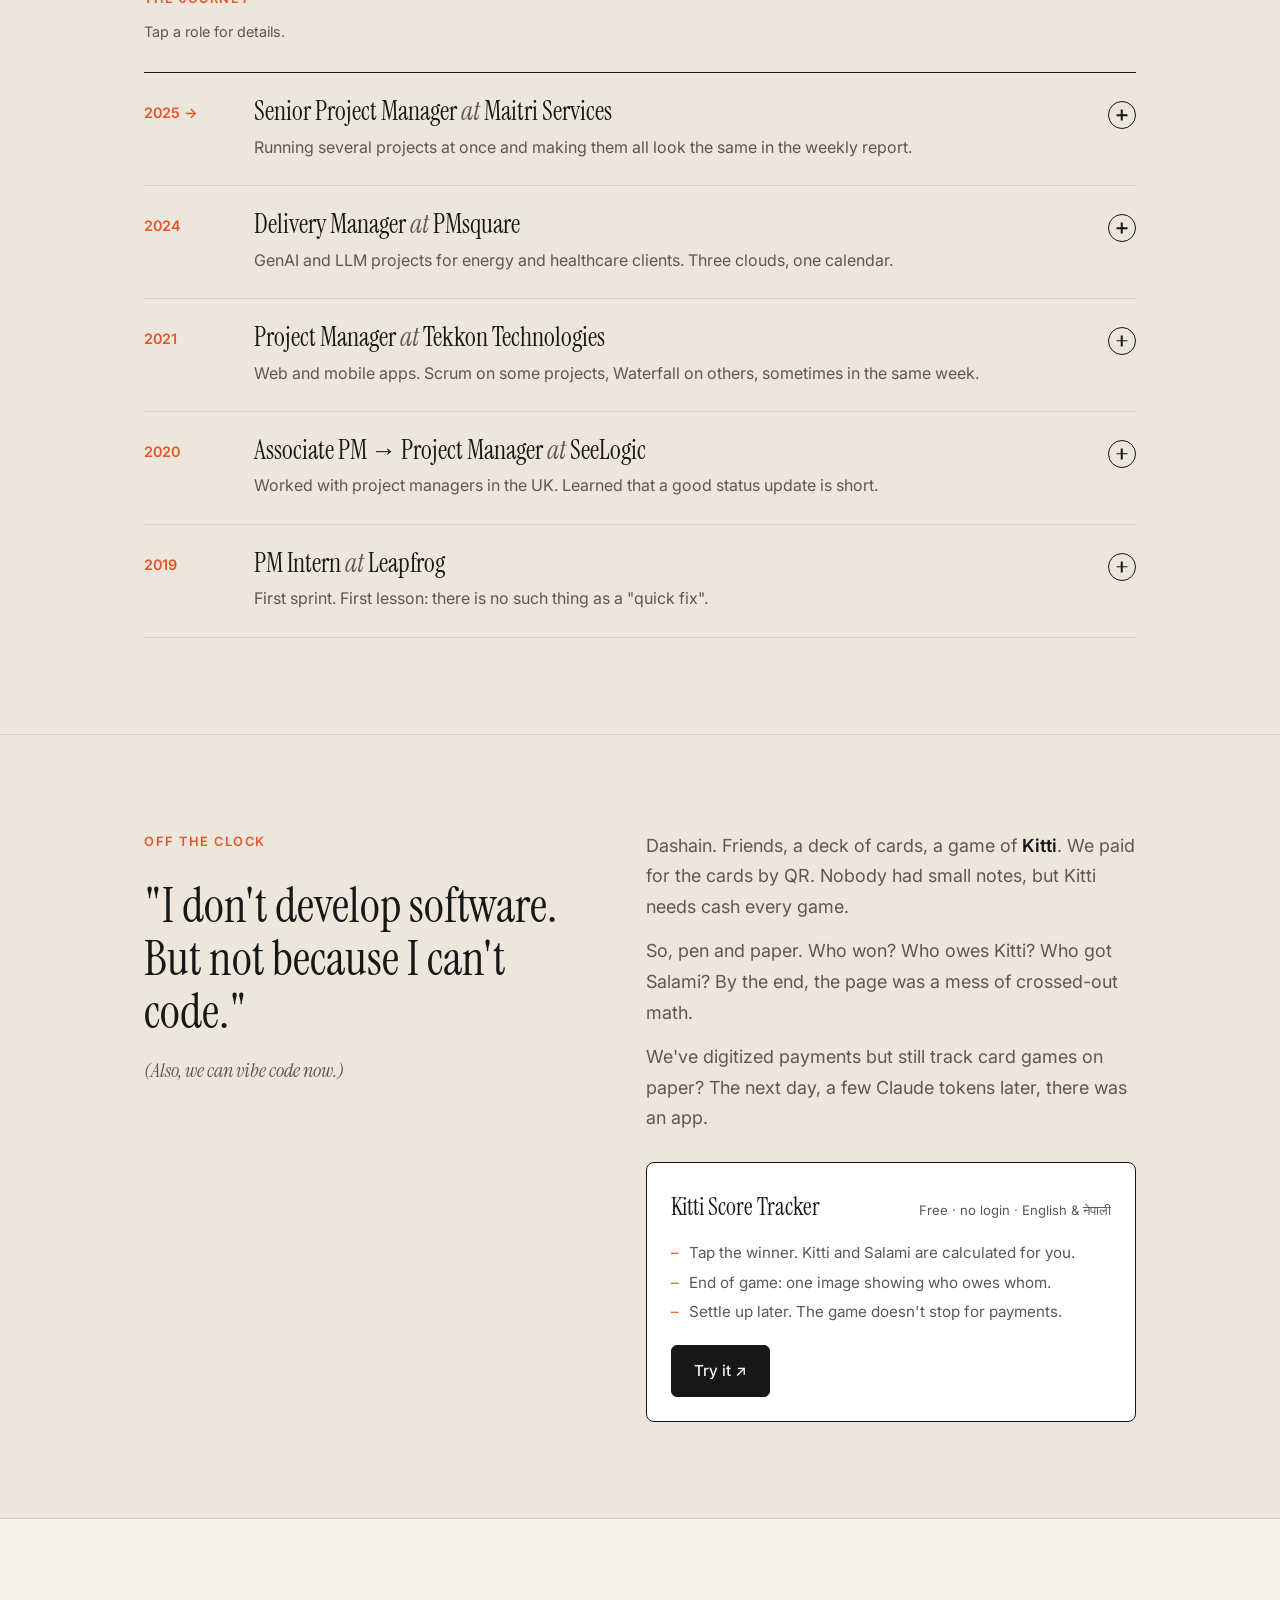
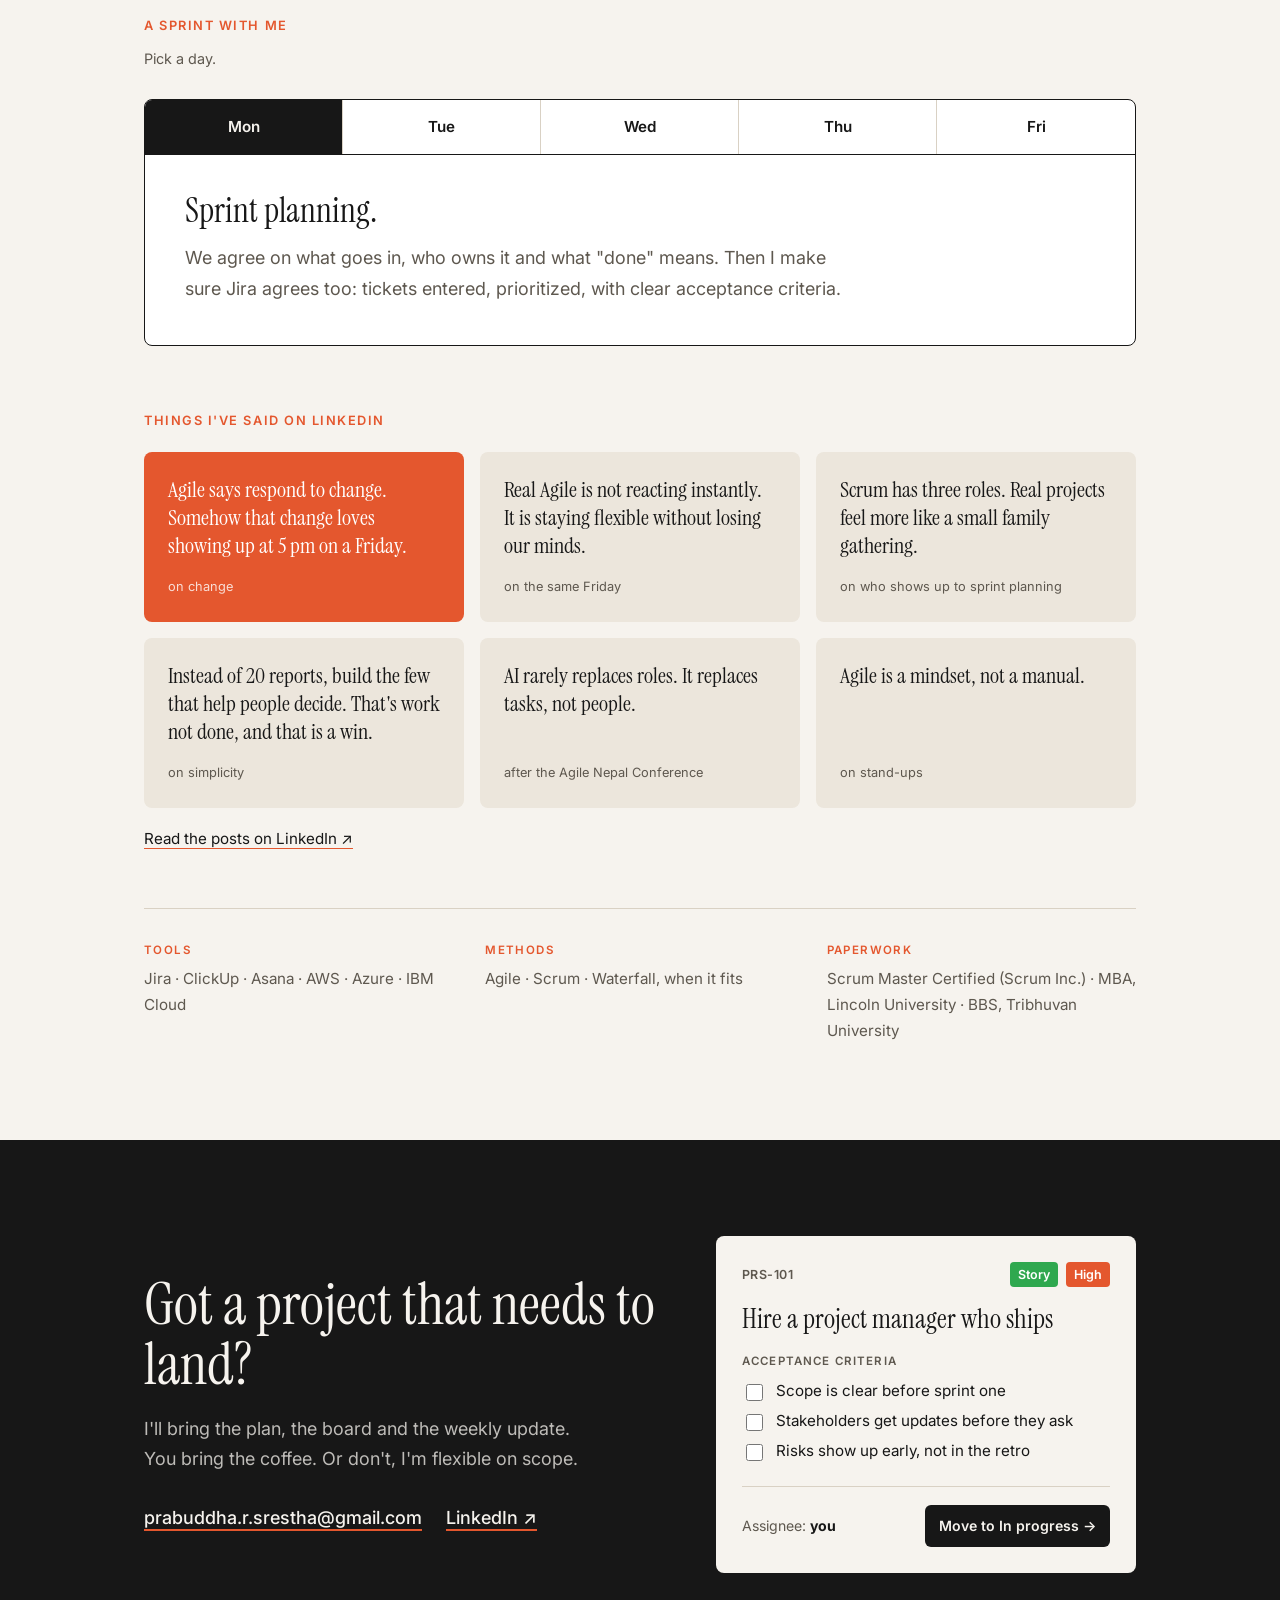
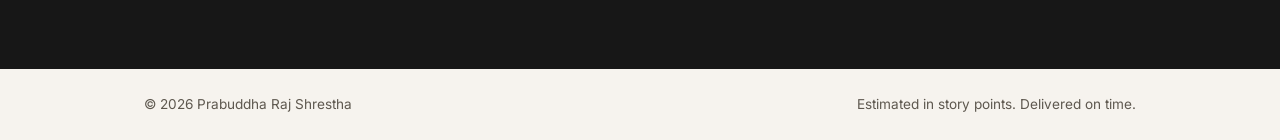
==== commit 0302b19a: "Personalize copy from LinkedIn posts Adds the Kitti Score Tracker side-project story, replaces inven" ====
--- a/index.html
+++ b/index.html
@@ -47,6 +47,7 @@
       <nav class="nav__links" aria-label="Primary">
         <a href="#story">Story</a>
         <a href="#journey">Journey</a>
+        <a href="#side">Side quest</a>
         <a href="#work">How I work</a>
         <a href="#contact">Contact</a>
       </nav>
@@ -64,7 +65,7 @@
           <p class="pill"><span class="pill__dot"></span>Open to new opportunities</p>
           <h1>Hi, I'm Prabuddha.</h1>
           <p class="hero__line">I make software projects <em>boring</em>.<br />In delivery, that's the highest compliment.</p>
-          <p class="hero__meta">Senior Project Manager at Maitri Services · 8+ years in IT · Nepal</p>
+          <p class="hero__meta">Senior Project Manager at Maitri Services · working with US healthcare teams · based in Nepal</p>
           <div class="hero__cta">
             <a class="btn btn--solid" href="#contact">Say hello</a>
             <a class="btn btn--line" href="#journey">See the journey</a>
@@ -119,13 +120,13 @@
         <div class="story__text">
           <p class="lead">My path wasn't a straight line. I started in <strong>electronics engineering</strong>, moved to <strong>business school</strong>, and ended up in the one job that needs a bit of both.</p>
           <p>Enough tech to follow the engineers. Enough business to keep the client calm. Since my first sprint in 2019, I've been the person in the middle making sure everyone agrees on what we're building, when it's due, and what might get in the way.</p>
-          <p>Lately that means AI and cloud projects, a lot of Jira, and status reports people actually read.</p>
+          <p>These days that means projects with US healthcare teams, from initiation to closure. Plus a lot of Jira, a few reports that actually help people decide, and the occasional weekend app built with AI.</p>
         </div>
       </div>
       <div class="wrap facts">
         <div class="fact"><b>8+</b><span>years in IT</span></div>
         <div class="fact"><b>4+</b><span>years leading delivery</span></div>
-        <div class="fact"><b>5</b><span>companies, one habit: shipping</span></div>
+        <div class="fact"><b>1</b><span>app born from a Dashain card game</span></div>
         <div class="fact"><b>1</b><span>Jira board that's actually up to date</span></div>
       </div>
     </section>
@@ -217,6 +218,34 @@
             </ul></div></div>
           </li>
         </ol>
+      </div>
+    </section>
+
+    <!-- SIDE PROJECT -->
+    <section class="section side" id="side">
+      <div class="wrap side__grid">
+        <div>
+          <h2 class="label">Off the clock</h2>
+          <p class="side__title">"I don't develop software.<br />But not because I can't code."</p>
+          <p class="side__sub">(Also, we can vibe code now.)</p>
+        </div>
+        <div class="side__story">
+          <p>Dashain. Friends, a deck of cards, a game of <strong>Kitti</strong>. We paid for the cards by QR. Nobody had small notes, but Kitti needs cash every game.</p>
+          <p>So, pen and paper. Who won? Who owes Kitti? Who got Salami? By the end, the page was a mess of crossed-out math.</p>
+          <p>We've digitized payments but still track card games on paper? The next day, a few Claude tokens later, there was an app.</p>
+          <div class="app">
+            <div class="app__head">
+              <b>Kitti Score Tracker</b>
+              <span>Free · no login · English &amp; नेपाली</span>
+            </div>
+            <ul>
+              <li>Tap the winner. Kitti and Salami are calculated for you.</li>
+              <li>End of game: one image showing who owes whom.</li>
+              <li>Settle up later. The game doesn't stop for payments.</li>
+            </ul>
+            <a class="btn btn--solid" href="https://kitti-score-tracker.pages.dev" target="_blank" rel="noopener">Try it ↗</a>
+          </div>
+        </div>
       </div>
     </section>
 
@@ -239,12 +268,16 @@
           </div>
         </div>
 
+        <h3 class="label label--gap">Things I've said on LinkedIn</h3>
         <div class="beliefs">
-          <blockquote>"If it's not in Jira, it's a rumor."</blockquote>
-          <blockquote>"A risk raised on Monday is a plan. On Friday, it's an apology."</blockquote>
-          <blockquote>"The best status update is the one nobody had to ask for."</blockquote>
-          <blockquote>"Good estimates come from the people doing the work."</blockquote>
-        </div>
+          <figure><blockquote>Agile says respond to change. Somehow that change loves showing up at 5 pm on a Friday.</blockquote><figcaption>on change</figcaption></figure>
+          <figure><blockquote>Real Agile is not reacting instantly. It is staying flexible without losing our minds.</blockquote><figcaption>on the same Friday</figcaption></figure>
+          <figure><blockquote>Scrum has three roles. Real projects feel more like a small family gathering.</blockquote><figcaption>on who shows up to sprint planning</figcaption></figure>
+          <figure><blockquote>Instead of 20 reports, build the few that help people decide. That's work not done, and that is a win.</blockquote><figcaption>on simplicity</figcaption></figure>
+          <figure><blockquote>AI rarely replaces roles. It replaces tasks, not people.</blockquote><figcaption>after the Agile Nepal Conference</figcaption></figure>
+          <figure><blockquote>Agile is a mindset, not a manual.</blockquote><figcaption>on stand-ups</figcaption></figure>
+        </div>
+        <p class="more"><a href="https://www.linkedin.com/in/prabuddha-shrestha-049037196/recent-activity/all/" target="_blank" rel="noopener">Read the posts on LinkedIn ↗</a></p>
 
         <div class="kit">
           <div>
--- a/styles.css
+++ b/styles.css
@@ -141,9 +141,33 @@
 .week__panel.fade { animation: fade .3s ease; }
 @keyframes fade { from { opacity: 0; } }
 
-.beliefs { display: grid; grid-template-columns: 1fr 1fr; gap: 16px; margin-top: 56px; }
-.beliefs blockquote { font-family: var(--serif); font-size: 1.5rem; line-height: 1.3; padding: 28px; background: var(--tint); border-radius: 8px; }
-.beliefs blockquote:nth-child(2) { background: var(--accent); color: var(--on-accent); }
+.label--gap { margin: 64px 0 20px; }
+.beliefs { display: grid; grid-template-columns: repeat(3, 1fr); gap: 16px; }
+.beliefs figure { margin: 0; padding: 24px; background: var(--tint); border-radius: 8px; display: flex; flex-direction: column; justify-content: space-between; gap: 16px; }
+.beliefs blockquote { font-family: var(--serif); font-size: 1.35rem; line-height: 1.3; }
+.beliefs figcaption { font-size: 0.8rem; color: var(--muted); }
+.beliefs figure:nth-child(1) { background: var(--accent); color: var(--on-accent); }
+.beliefs figure:nth-child(1) figcaption { color: var(--on-accent); opacity: .8; }
+.more { margin-top: 18px; font-size: 0.95rem; }
+.more a { text-decoration-color: var(--accent); text-underline-offset: 4px; }
+.more a:hover { color: var(--accent); }
+
+/* Side project */
+.side { background: var(--tint); }
+.side__grid { display: grid; grid-template-columns: 1fr 1.1fr; gap: 56px; align-items: start; }
+.side__title { font-family: var(--serif); font-size: clamp(2rem, 4.2vw, 3rem); line-height: 1.1; }
+.side__sub { margin-top: 14px; color: var(--muted); font-family: var(--serif); font-style: italic; font-size: 1.25rem; }
+.side__story > p { color: var(--muted); }
+.side__story > p + p { margin-top: 14px; }
+.side__story strong { color: var(--ink); font-weight: 600; }
+.app { margin-top: 28px; padding: 24px; background: var(--card); border: 1.5px solid var(--ink); border-radius: 8px; }
+.app__head { display: flex; flex-wrap: wrap; justify-content: space-between; gap: 4px 16px; align-items: baseline; margin-bottom: 12px; }
+.app__head b { font-family: var(--serif); font-weight: 400; font-size: 1.5rem; }
+.app__head span { font-size: 0.82rem; color: var(--muted); }
+.app ul { margin-bottom: 20px; }
+.app li { position: relative; padding-left: 18px; font-size: 0.95rem; color: var(--muted); }
+.app li + li { margin-top: 4px; }
+.app li::before { content: "–"; position: absolute; left: 0; color: var(--accent); }
 
 .kit { display: grid; grid-template-columns: repeat(3, 1fr); gap: 32px; margin-top: 56px; padding-top: 32px; border-top: 1px solid var(--line); }
 .kit p { font-size: 0.95rem; color: var(--muted); }
@@ -188,12 +212,14 @@
   .facts { grid-template-columns: 1fr 1fr; margin-top: 48px; }
   .fact { padding-bottom: 16px; }
   .contact { grid-template-columns: 1fr; gap: 40px; }
+  .side__grid { grid-template-columns: 1fr; gap: 28px; }
+  .beliefs { grid-template-columns: 1fr 1fr; }
 }
 @media (max-width: 640px) {
   body { font-size: 17px; }
   .wrap { padding: 0 16px; }
   .nav__links { gap: 14px; }
-  .nav__links a[href="#story"] { display: none; }
+  .nav__links a[href="#story"], .nav__links a[href="#side"] { display: none; }
   .section { padding: 72px 0; }
   .role__head { grid-template-columns: 1fr 28px; gap: 4px 12px; }
   .role__year { grid-column: 1 / -1; padding: 0; }
@@ -202,7 +228,9 @@
   .week__panel { padding: 24px 20px; }
   .day { font-size: 0.85rem; }
   .beliefs { grid-template-columns: 1fr; }
-  .beliefs blockquote { font-size: 1.3rem; padding: 22px; }
+  .beliefs blockquote { font-size: 1.25rem; }
+  .beliefs figure { padding: 20px; }
+  .app { padding: 20px; }
   .kit { grid-template-columns: 1fr; gap: 20px; }
   .ticket { padding: 20px; }
 }
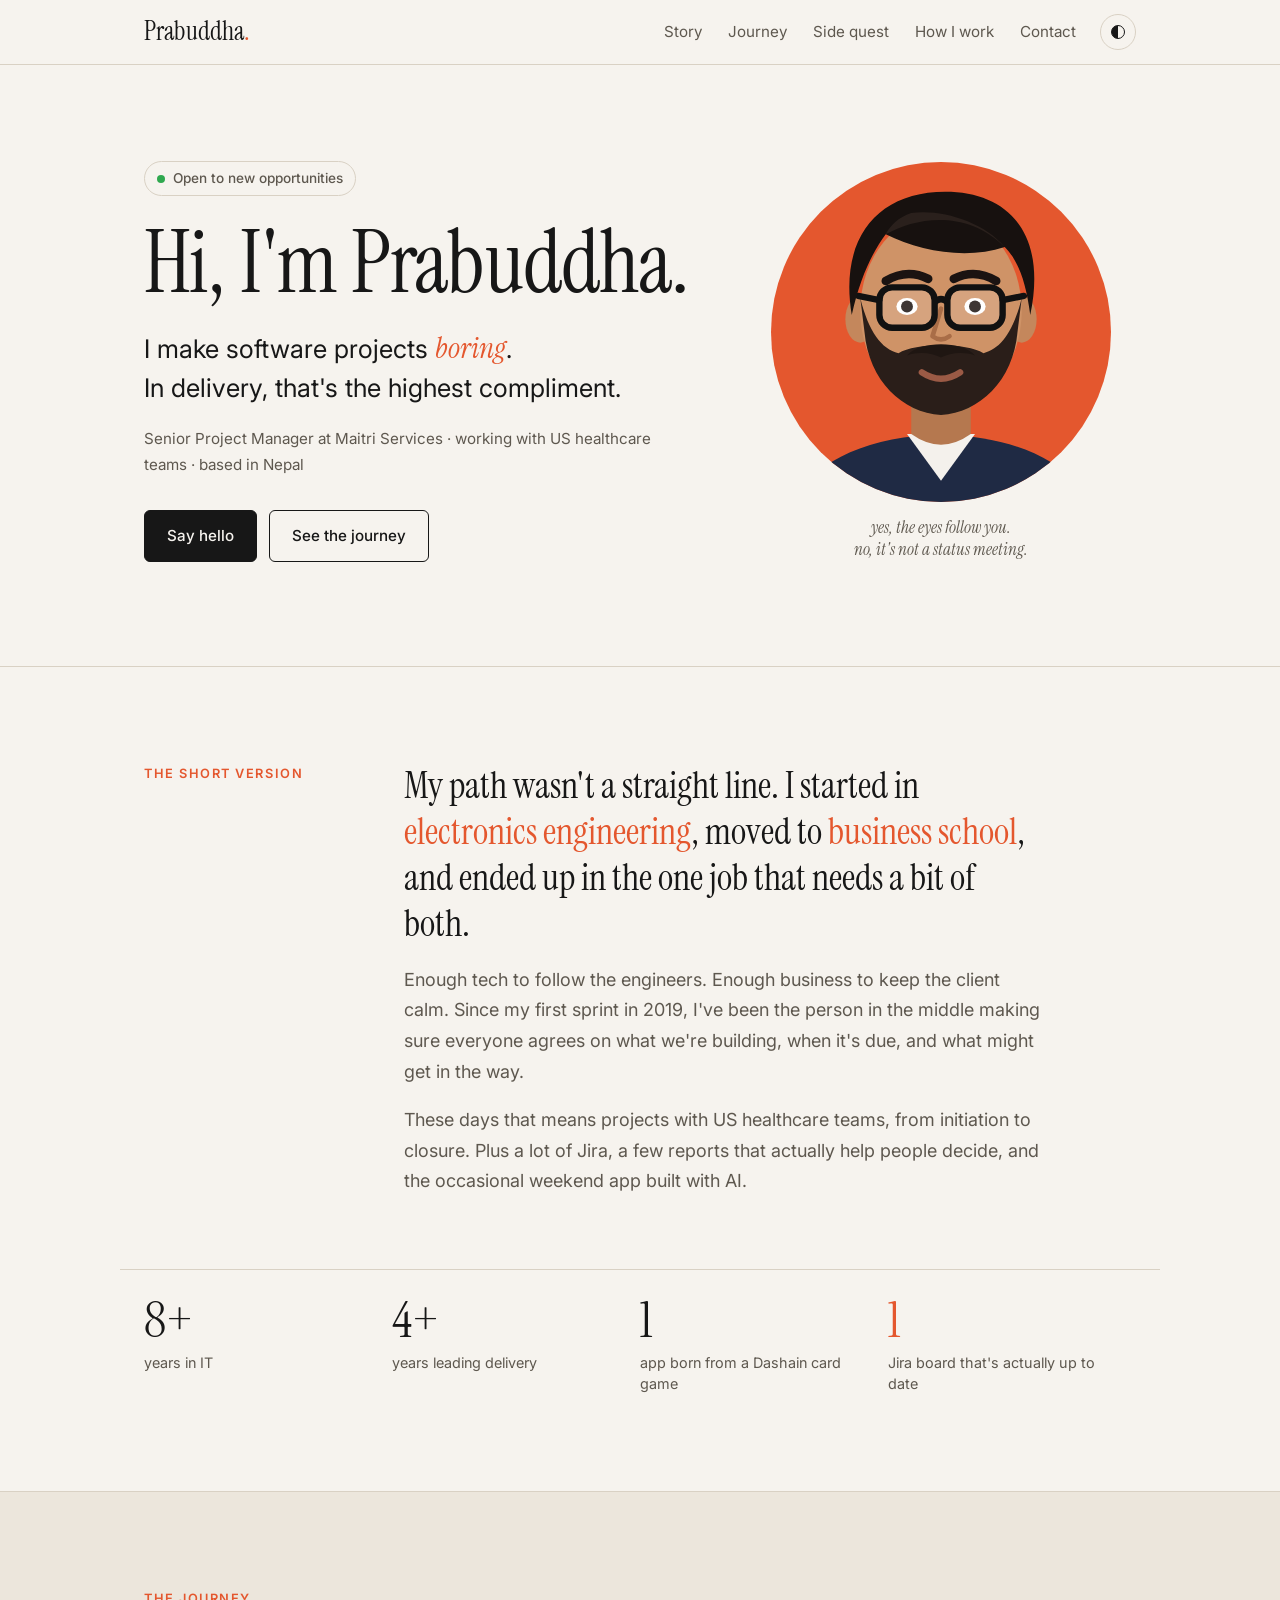
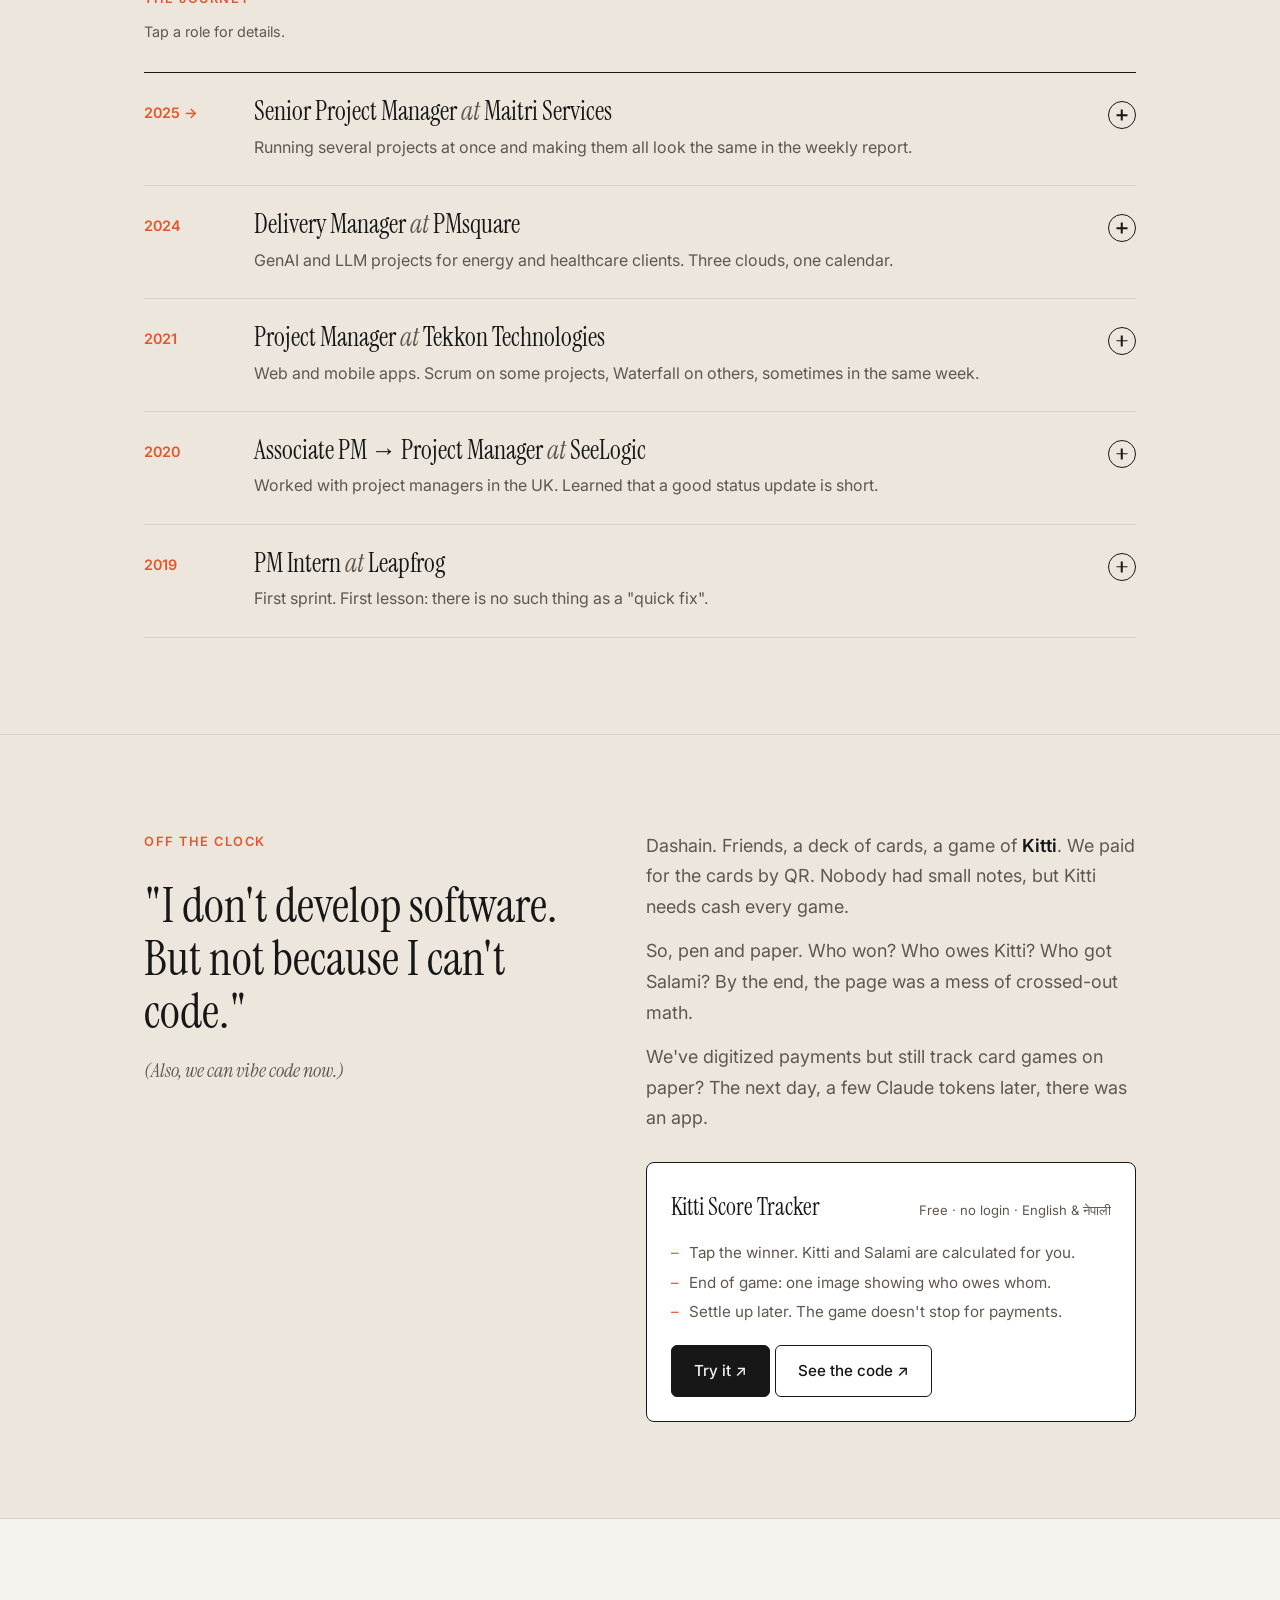
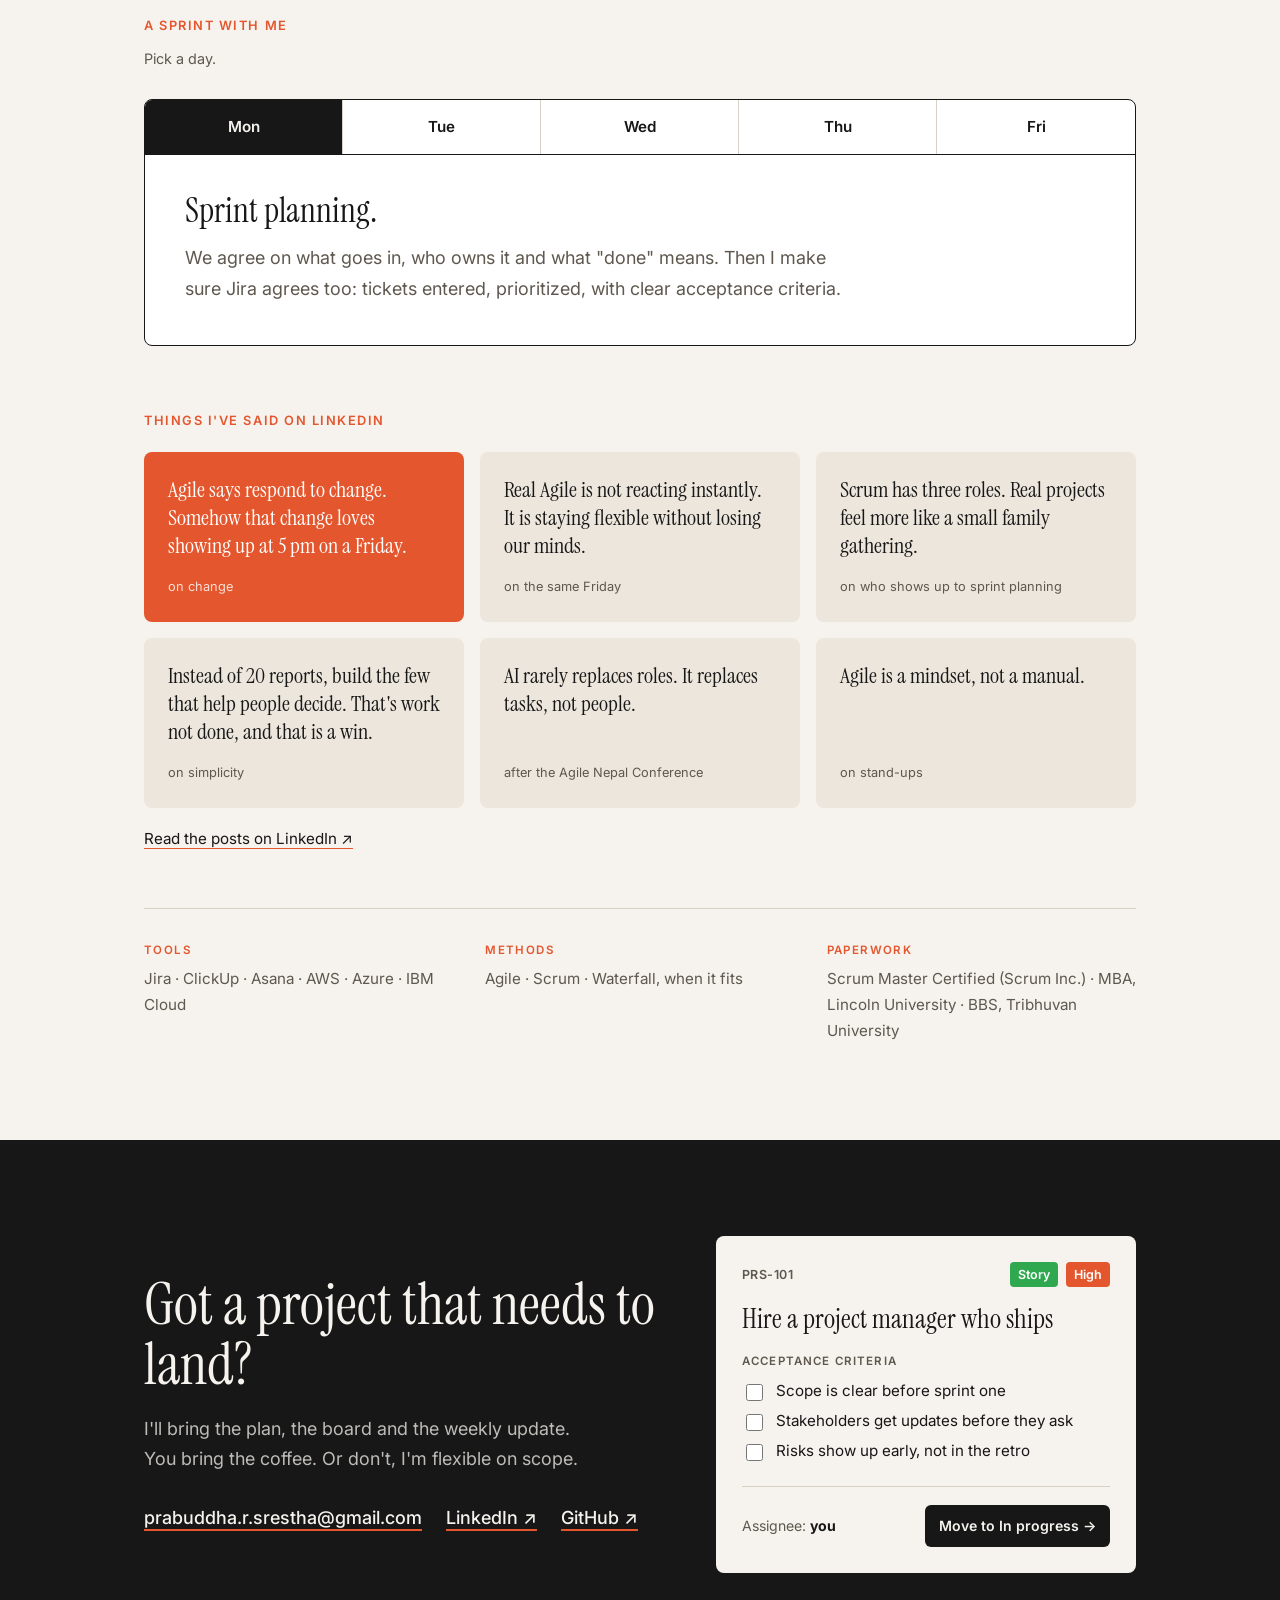
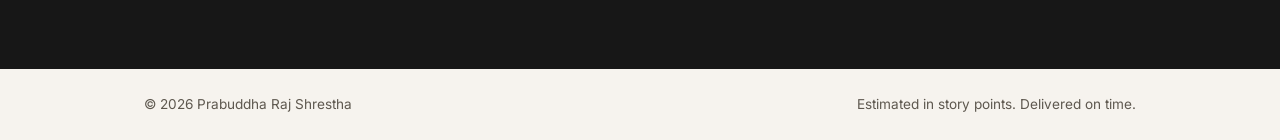
==== commit b6a71ccc: "Link GitHub profile and Kitti source Co-Authored-By: Claude Opus 5.5 <noreply@anthropic.com>" ====
--- a/index.html
+++ b/index.html
@@ -32,7 +32,7 @@
     "jobTitle": "Senior Project Manager",
     "url": "https://prabuddharajshrestha.com.np/",
     "email": "mailto:prabuddha.r.srestha@gmail.com",
-    "sameAs": ["https://www.linkedin.com/in/prabuddha-shrestha-049037196/"],
+    "sameAs": ["https://www.linkedin.com/in/prabuddha-shrestha-049037196/", "https://github.com/prstha"],
     "worksFor": { "@type": "Organization", "name": "Maitri Services" },
     "address": { "@type": "PostalAddress", "addressCountry": "NP" }
   }
@@ -244,6 +244,7 @@
               <li>Settle up later. The game doesn't stop for payments.</li>
             </ul>
             <a class="btn btn--solid" href="https://kitti-score-tracker.pages.dev" target="_blank" rel="noopener">Try it ↗</a>
+            <a class="btn btn--line" href="https://github.com/prstha/Kitti-Score-Tracker" target="_blank" rel="noopener">See the code ↗</a>
           </div>
         </div>
       </div>
@@ -305,6 +306,7 @@
           <p class="contact__links">
             <a href="mailto:prabuddha.r.srestha@gmail.com">prabuddha.r.srestha@gmail.com</a>
             <a href="https://www.linkedin.com/in/prabuddha-shrestha-049037196/" target="_blank" rel="noopener">LinkedIn ↗</a>
+            <a href="https://github.com/prstha" target="_blank" rel="noopener">GitHub ↗</a>
           </p>
         </div>
 
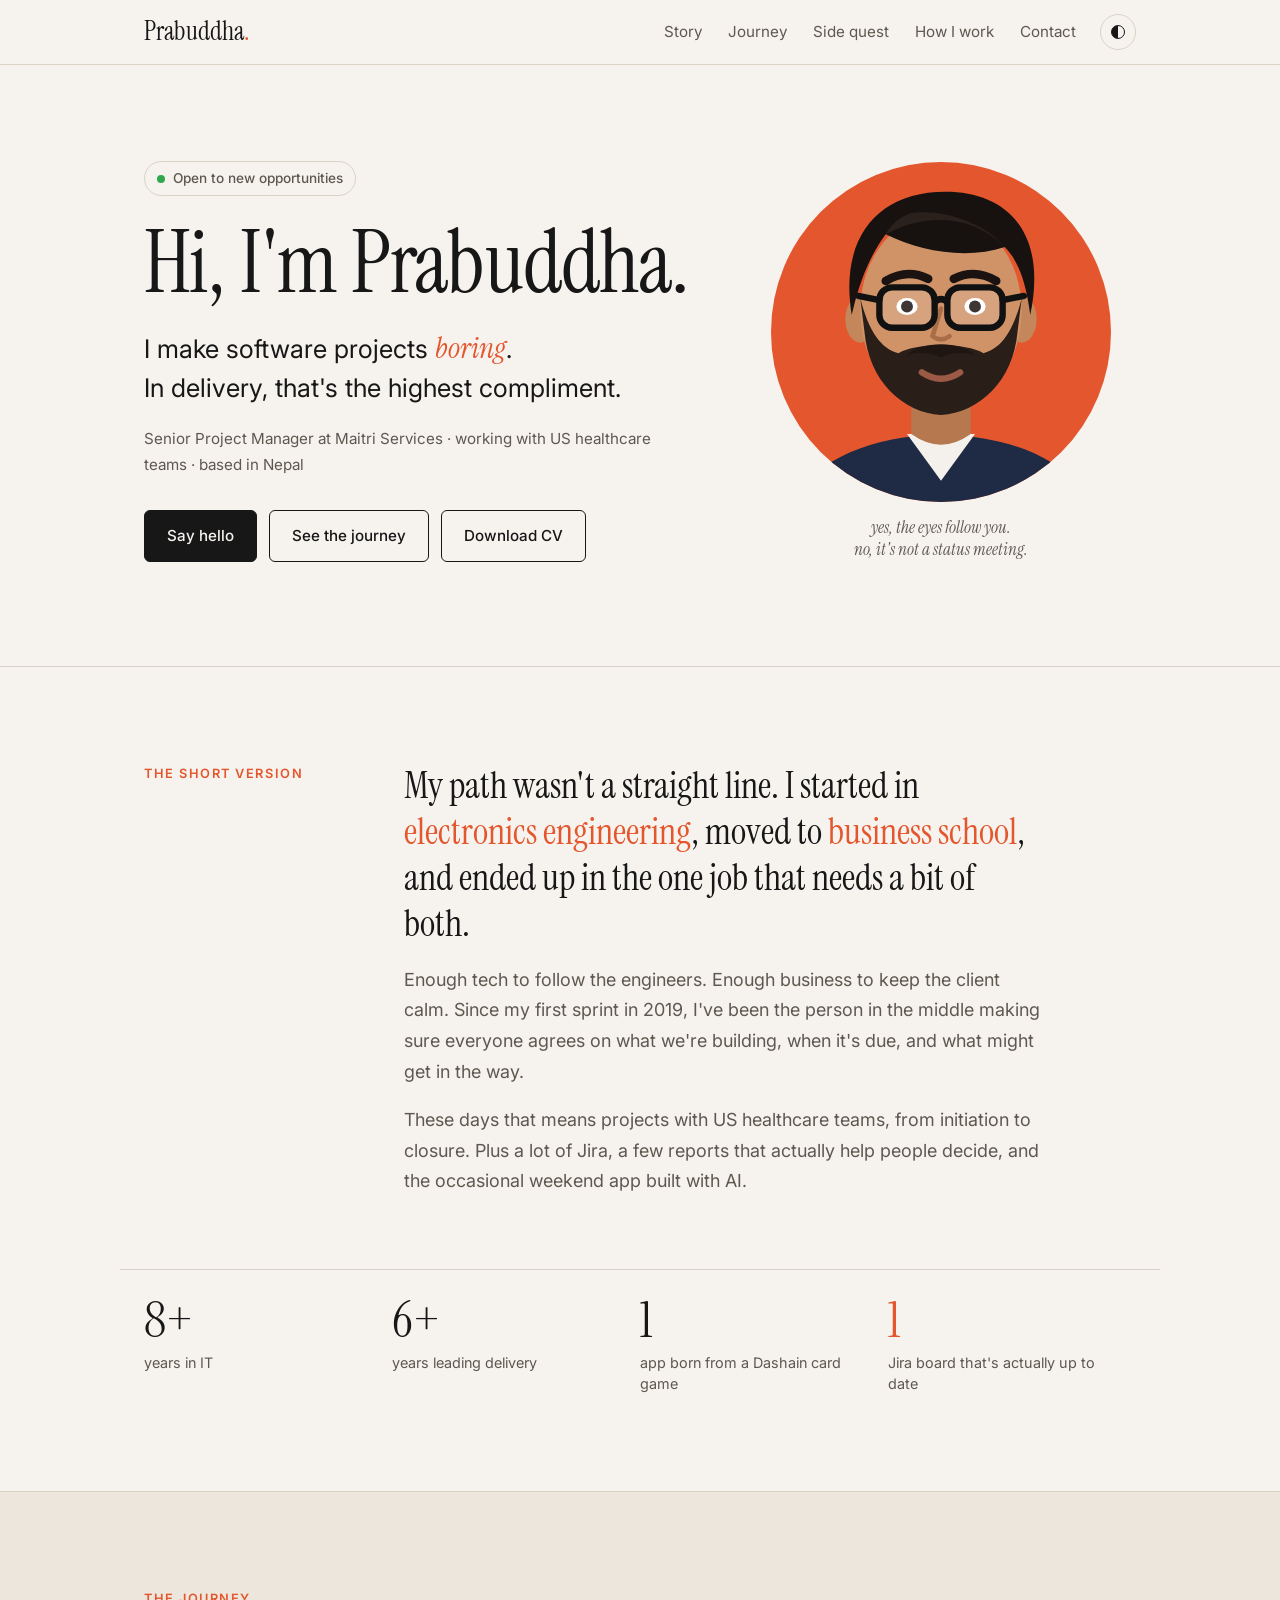
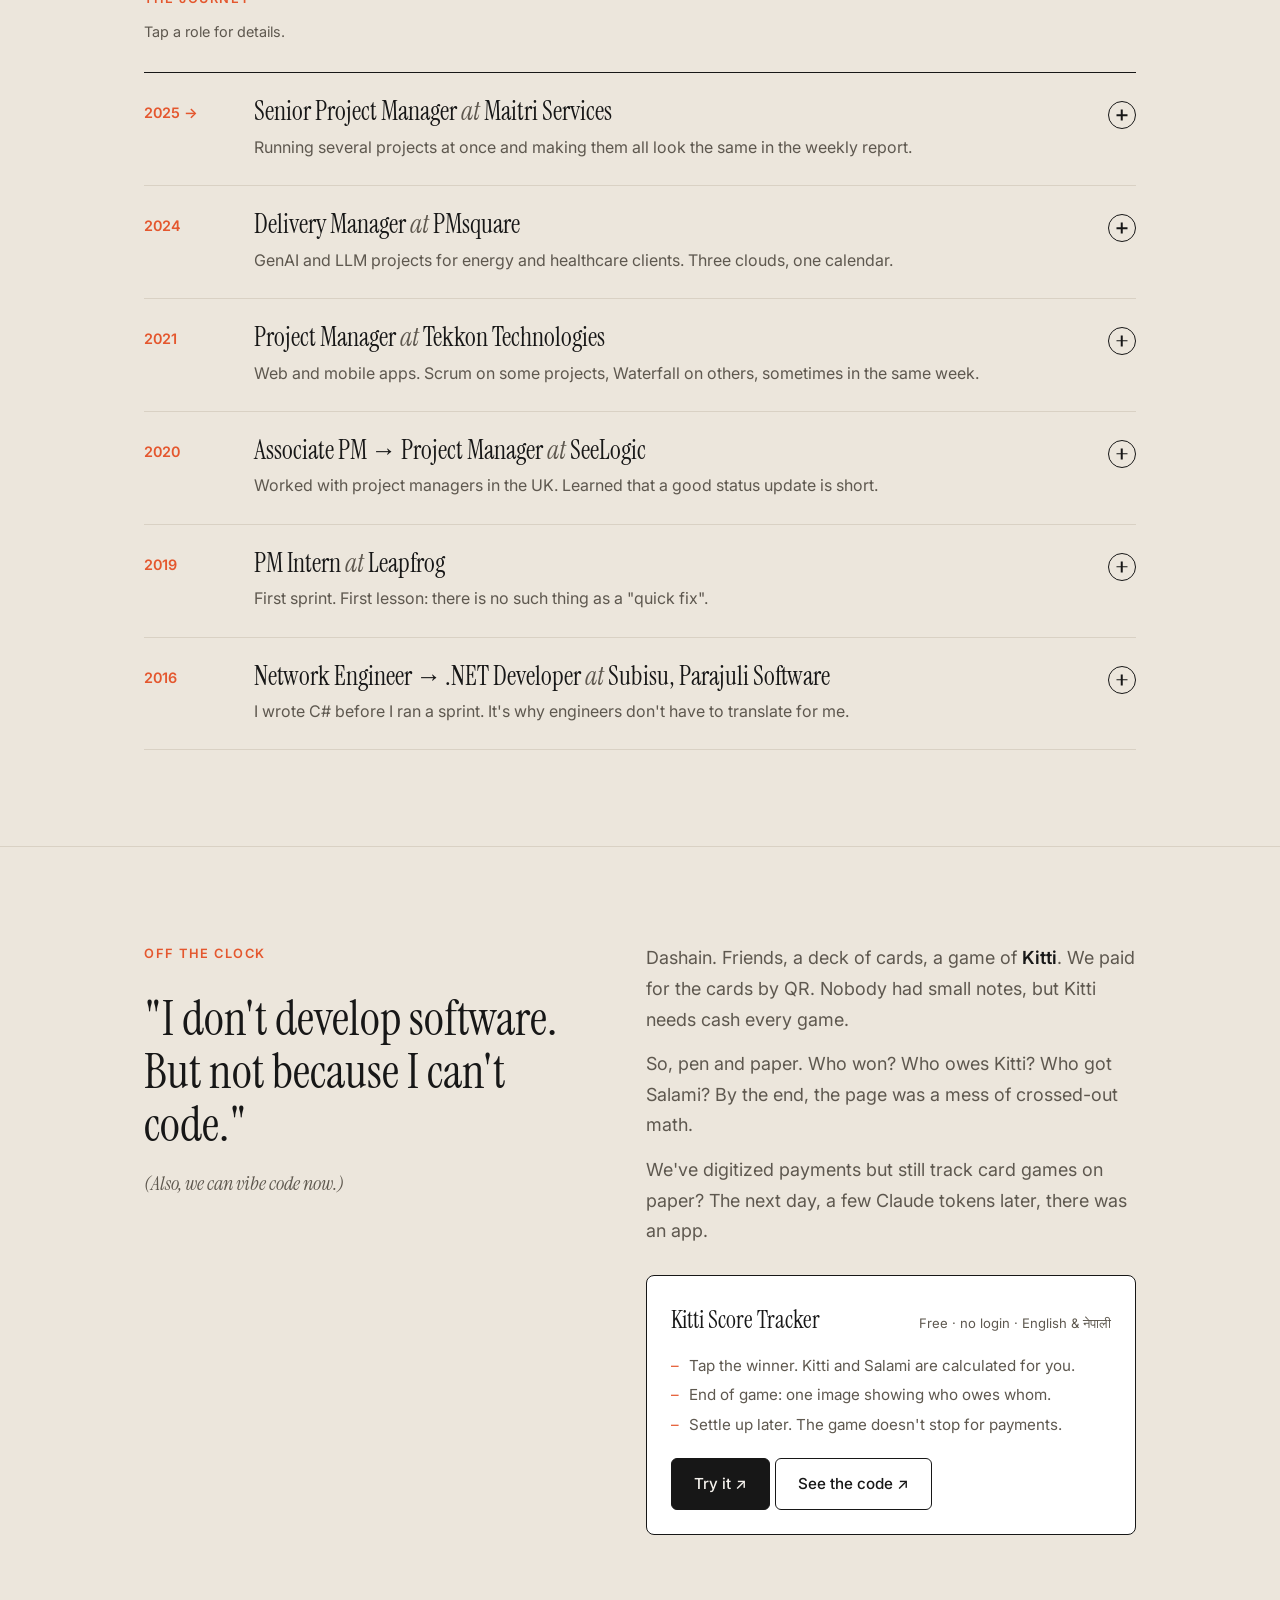
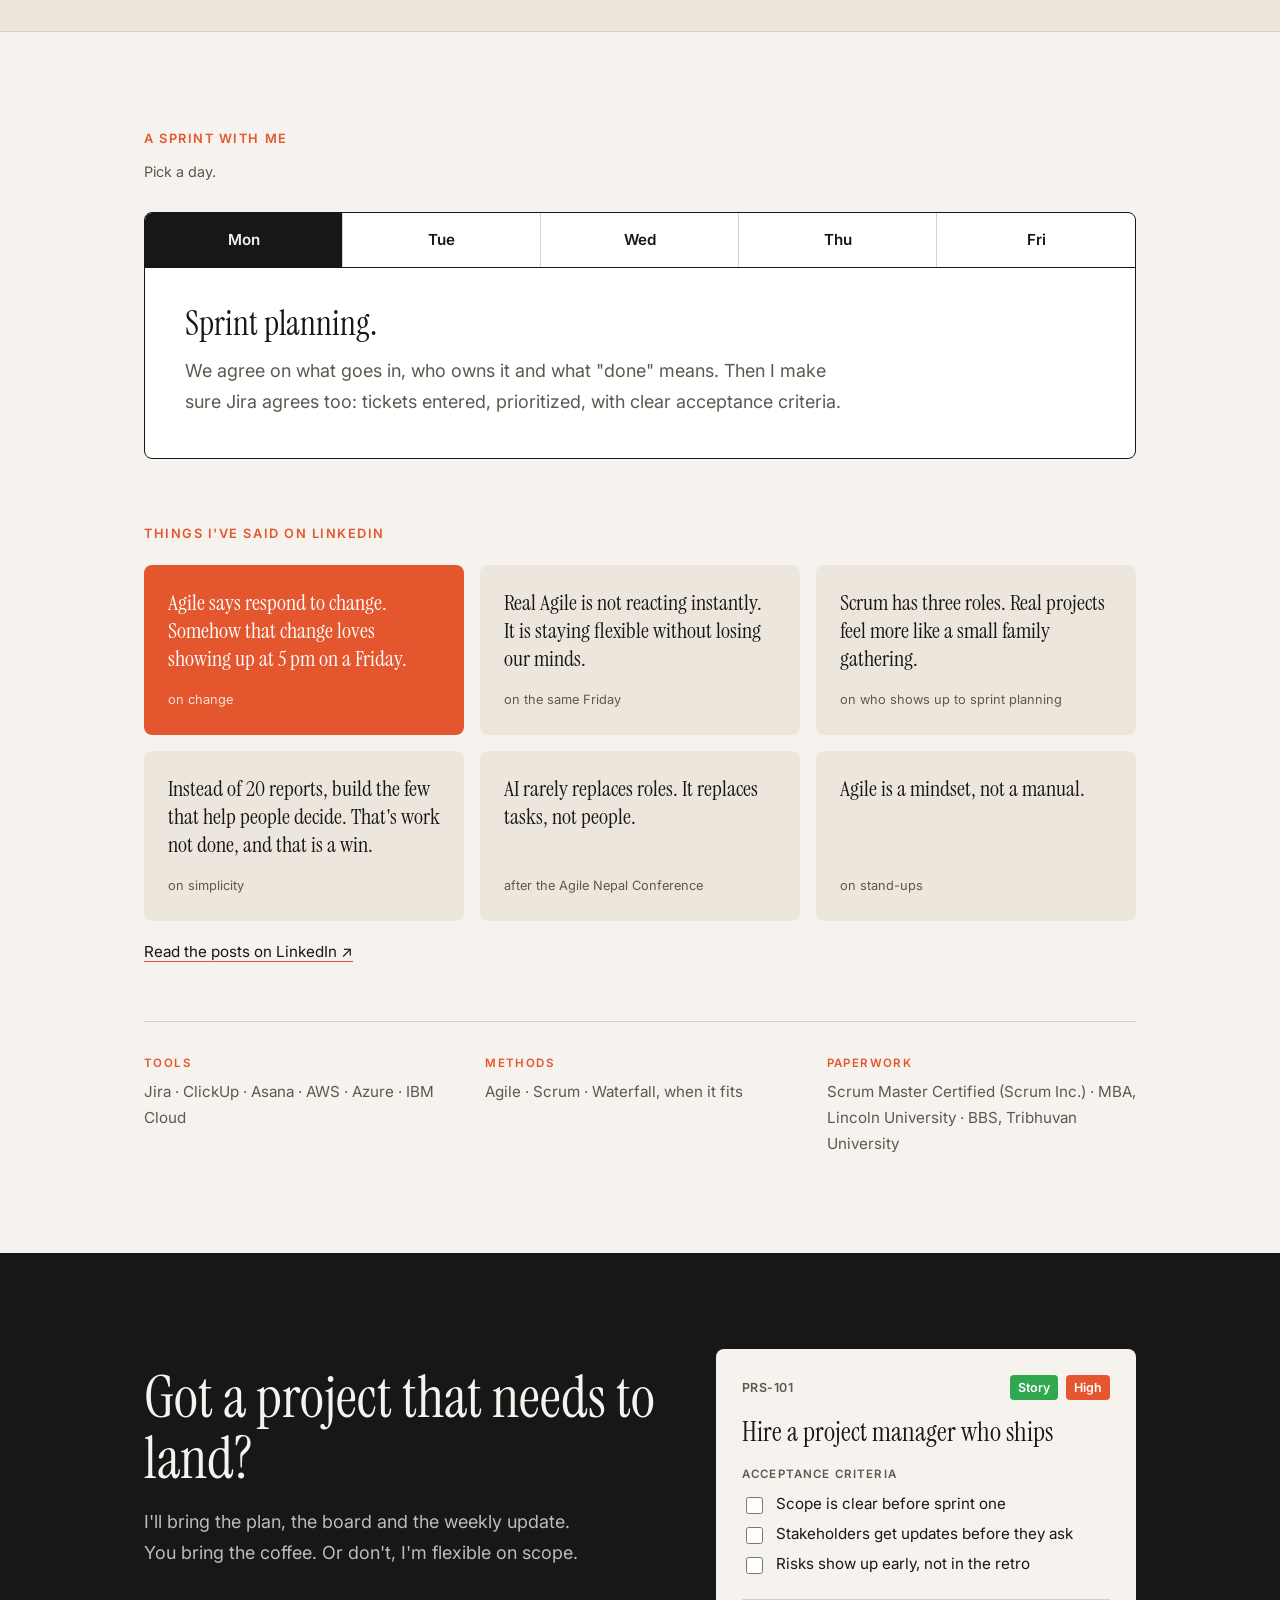
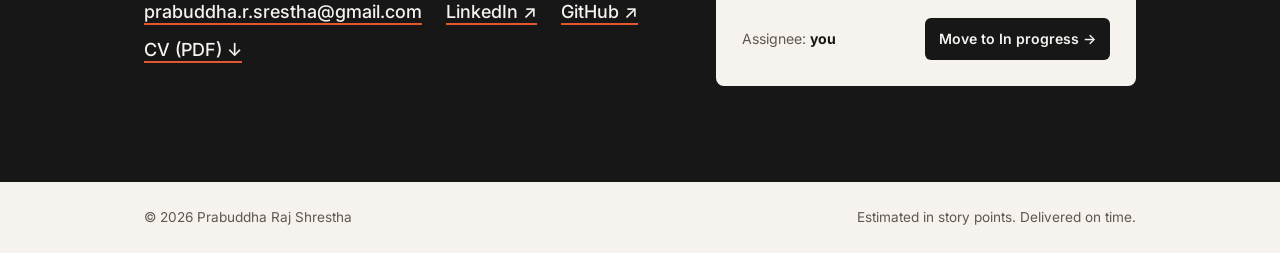
==== commit 423414fb: "Share image, CV download, early career in journey, accurate delivery stat Co-Authored-By: Claude Opu" ====
--- a/index.html
+++ b/index.html
@@ -12,7 +12,13 @@
   <meta property="og:url" content="https://prabuddharajshrestha.com.np/" />
   <meta property="og:title" content="Prabuddha Raj Shrestha | Project Manager" />
   <meta property="og:description" content="I make software projects boring. In delivery, that's the highest compliment." />
-  <meta name="twitter:card" content="summary" />
+  <meta property="og:site_name" content="Prabuddha Raj Shrestha" />
+  <meta property="og:image" content="https://prabuddharajshrestha.com.np/og-image.png" />
+  <meta property="og:image:width" content="1200" />
+  <meta property="og:image:height" content="630" />
+  <meta property="og:image:alt" content="Prabuddha Raj Shrestha, Senior Project Manager: I make software projects boring." />
+  <meta name="twitter:card" content="summary_large_image" />
+  <meta name="twitter:image" content="https://prabuddharajshrestha.com.np/og-image.png" />
 
   <link rel="icon" href="favicon.svg" type="image/svg+xml" />
   <link rel="preconnect" href="https://fonts.googleapis.com" />
@@ -69,6 +75,7 @@
           <div class="hero__cta">
             <a class="btn btn--solid" href="#contact">Say hello</a>
             <a class="btn btn--line" href="#journey">See the journey</a>
+            <a class="btn btn--line" href="Prabuddha-Raj-Shrestha-CV.pdf" download>Download CV</a>
           </div>
         </div>
 
@@ -125,7 +132,7 @@
       </div>
       <div class="wrap facts">
         <div class="fact"><b>8+</b><span>years in IT</span></div>
-        <div class="fact"><b>4+</b><span>years leading delivery</span></div>
+        <div class="fact"><b>6+</b><span>years leading delivery</span></div>
         <div class="fact"><b>1</b><span>app born from a Dashain card game</span></div>
         <div class="fact"><b>1</b><span>Jira board that's actually up to date</span></div>
       </div>
@@ -215,6 +222,21 @@
             <div class="role__body"><div><ul>
               <li>Agile and Scrum in practice.</li>
               <li>Requirement gathering, QA and product maintenance.</li>
+            </ul></div></div>
+          </li>
+          <li class="role">
+            <button class="role__head" aria-expanded="false">
+              <span class="role__year">2016</span>
+              <span class="role__main">
+                <span class="role__title">Network Engineer → .NET Developer <i>at</i> Subisu, Parajuli Software</span>
+                <span class="role__line">I wrote C# before I ran a sprint. It's why engineers don't have to translate for me.</span>
+              </span>
+              <span class="role__plus" aria-hidden="true"></span>
+            </button>
+            <div class="role__body"><div><ul>
+              <li>Network support at Subisu Cablenet (2016–2017).</li>
+              <li>C# and .NET development at Parajuli Software (2017–2020).</li>
+              <li>Took on project coordination alongside the code: my first look at the whole lifecycle.</li>
             </ul></div></div>
           </li>
         </ol>
@@ -307,6 +329,7 @@
             <a href="mailto:prabuddha.r.srestha@gmail.com">prabuddha.r.srestha@gmail.com</a>
             <a href="https://www.linkedin.com/in/prabuddha-shrestha-049037196/" target="_blank" rel="noopener">LinkedIn ↗</a>
             <a href="https://github.com/prstha" target="_blank" rel="noopener">GitHub ↗</a>
+            <a href="Prabuddha-Raj-Shrestha-CV.pdf" download>CV (PDF) ↓</a>
           </p>
         </div>
 
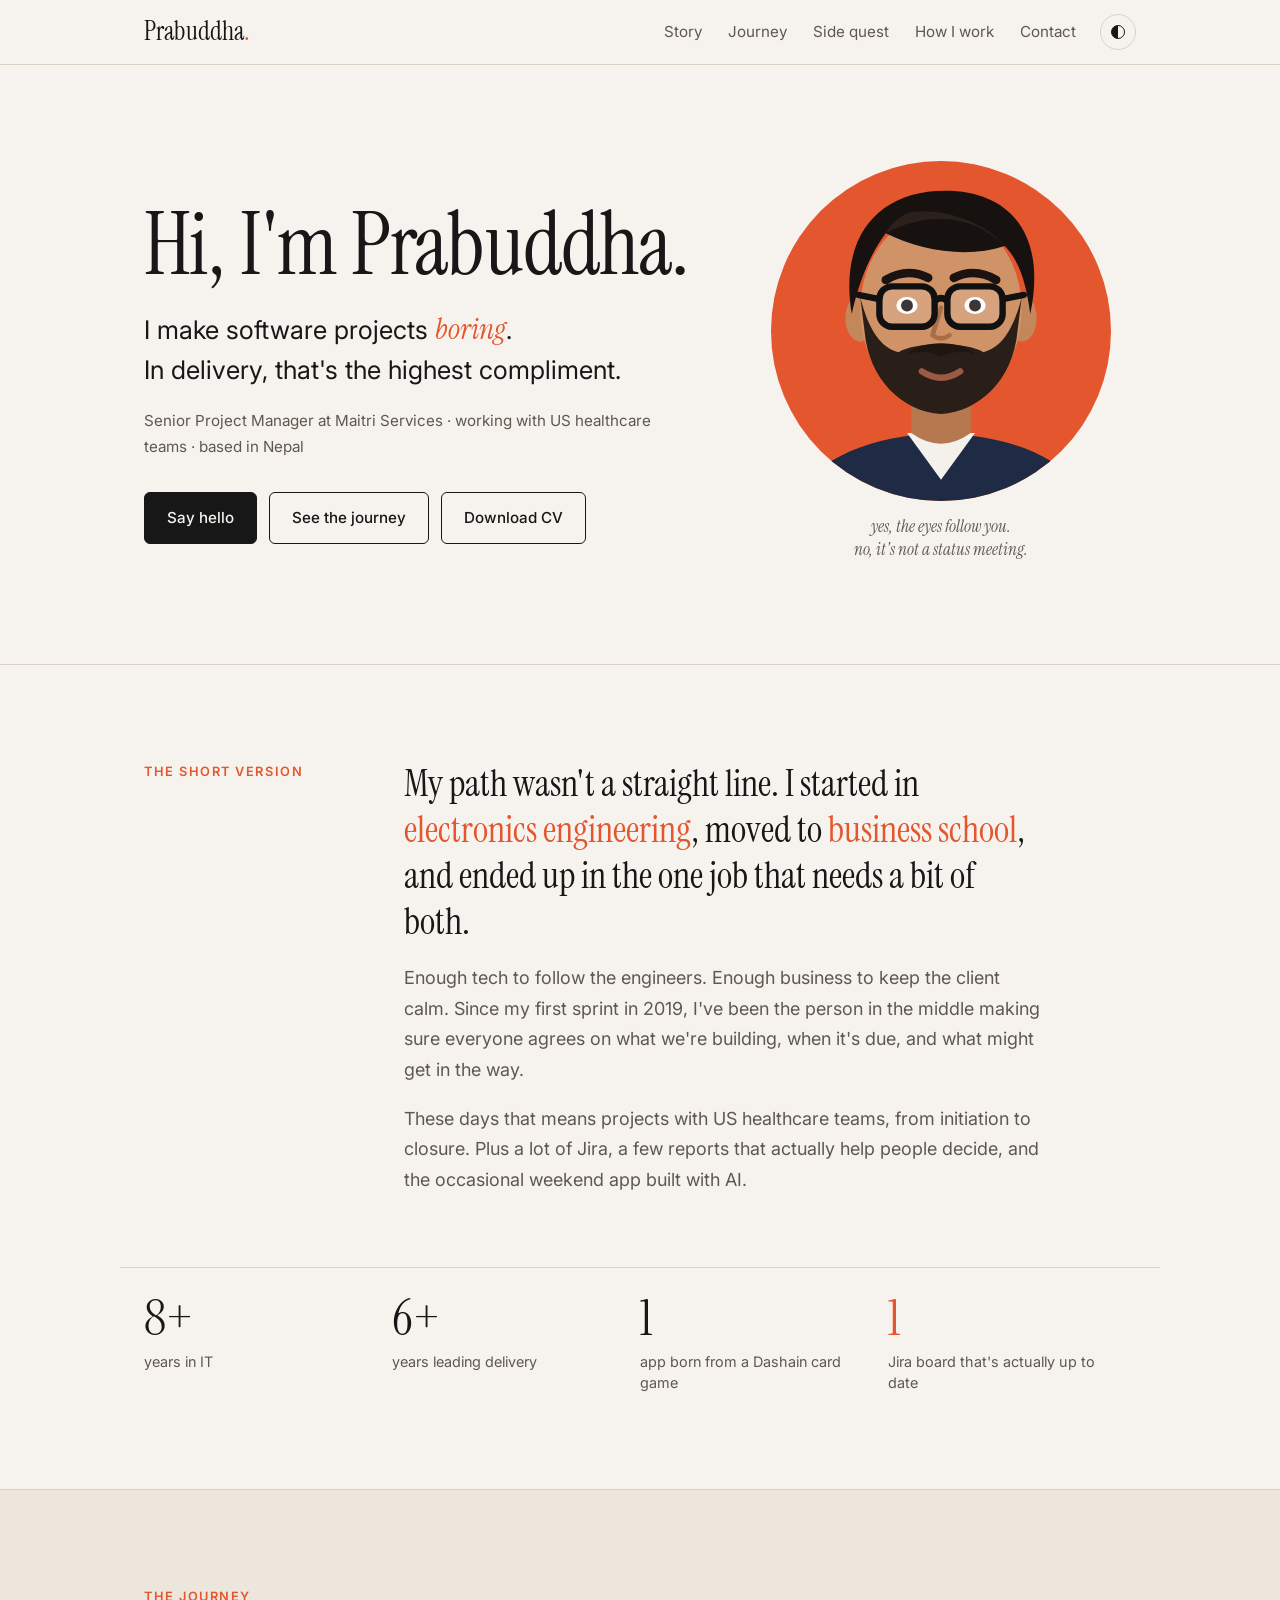
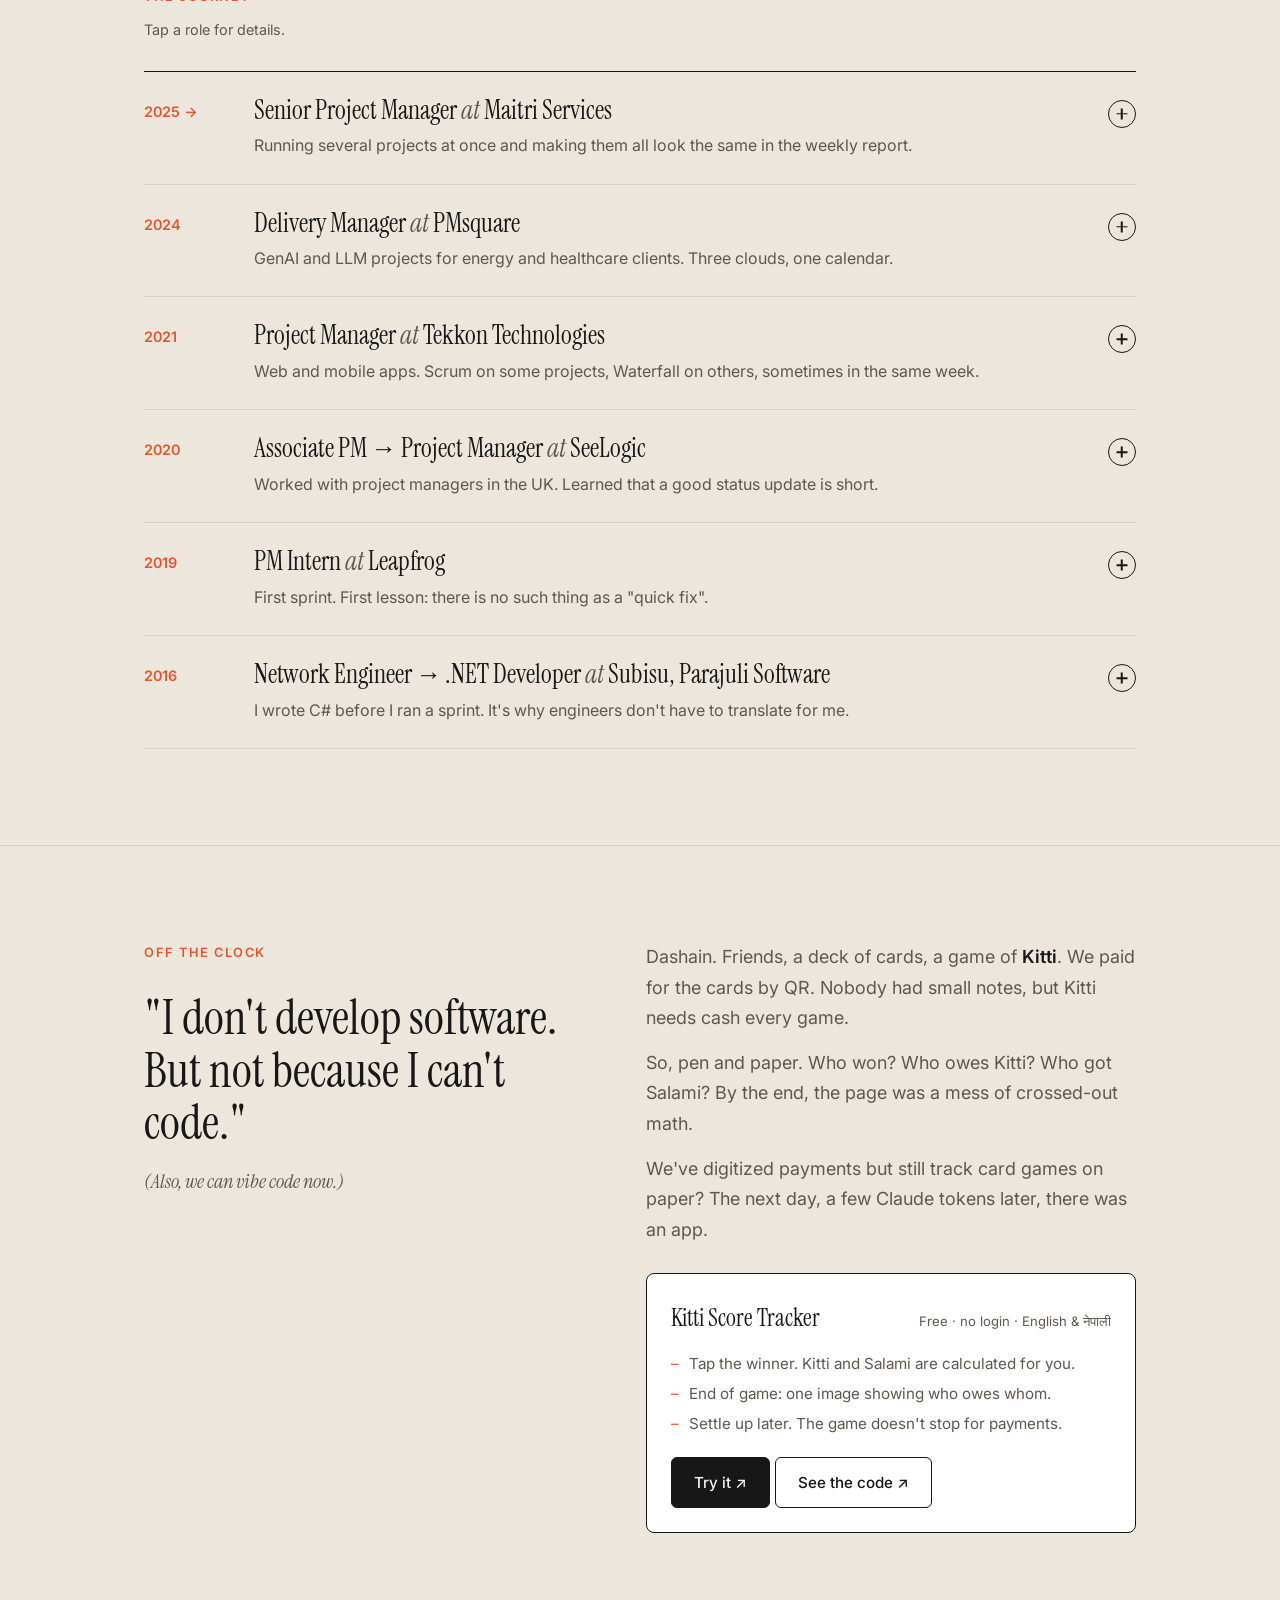
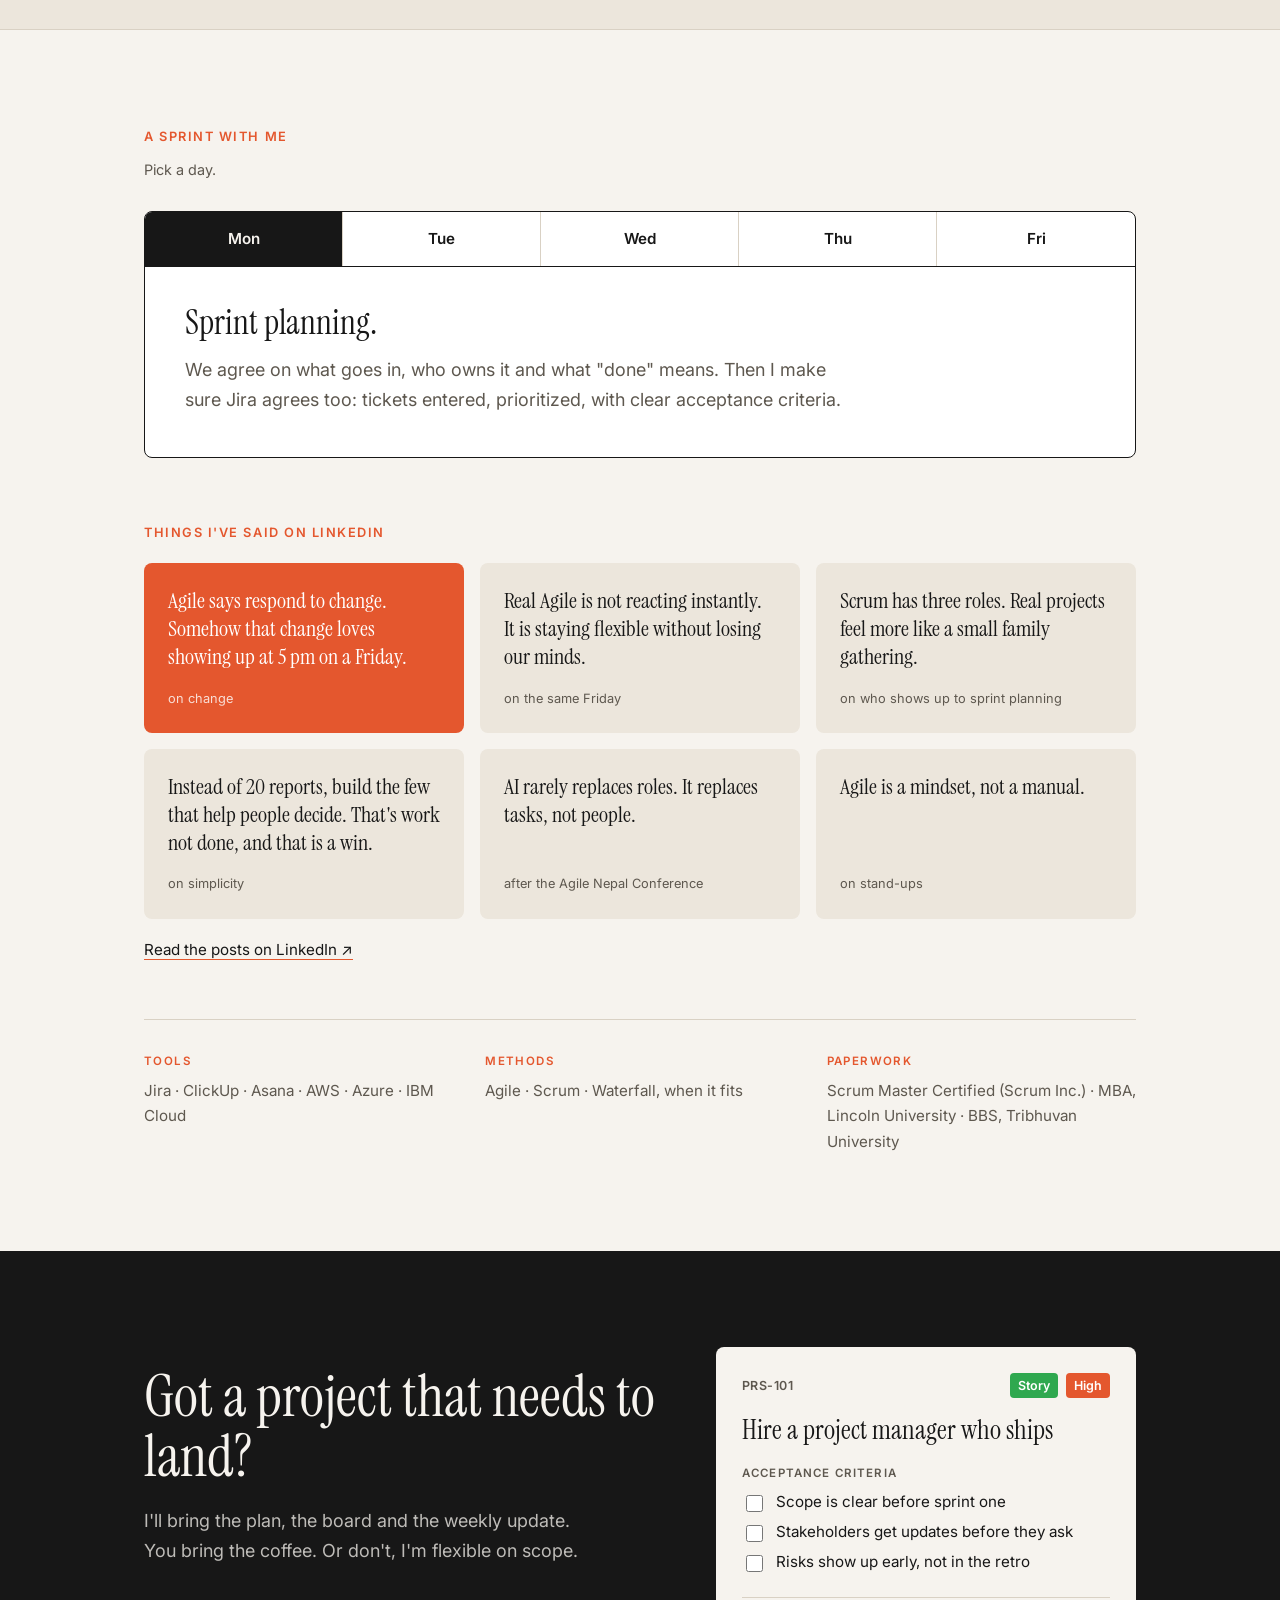
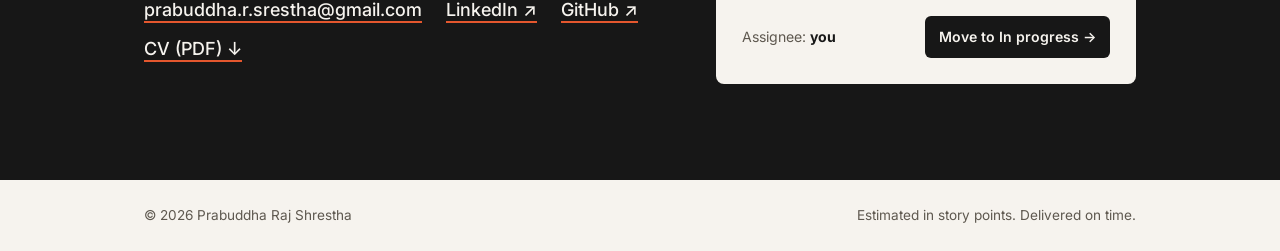
==== commit 81a493c9: "Remove open-to-opportunities badge from site and CV Co-Authored-By: Claude Opus 5.5 <noreply@anthrop" ====
--- a/index.html
+++ b/index.html
@@ -68,7 +68,6 @@
     <section class="hero" id="top">
       <div class="wrap hero__grid">
         <div>
-          <p class="pill"><span class="pill__dot"></span>Open to new opportunities</p>
           <h1>Hi, I'm Prabuddha.</h1>
           <p class="hero__line">I make software projects <em>boring</em>.<br />In delivery, that's the highest compliment.</p>
           <p class="hero__meta">Senior Project Manager at Maitri Services · working with US healthcare teams · based in Nepal</p>
